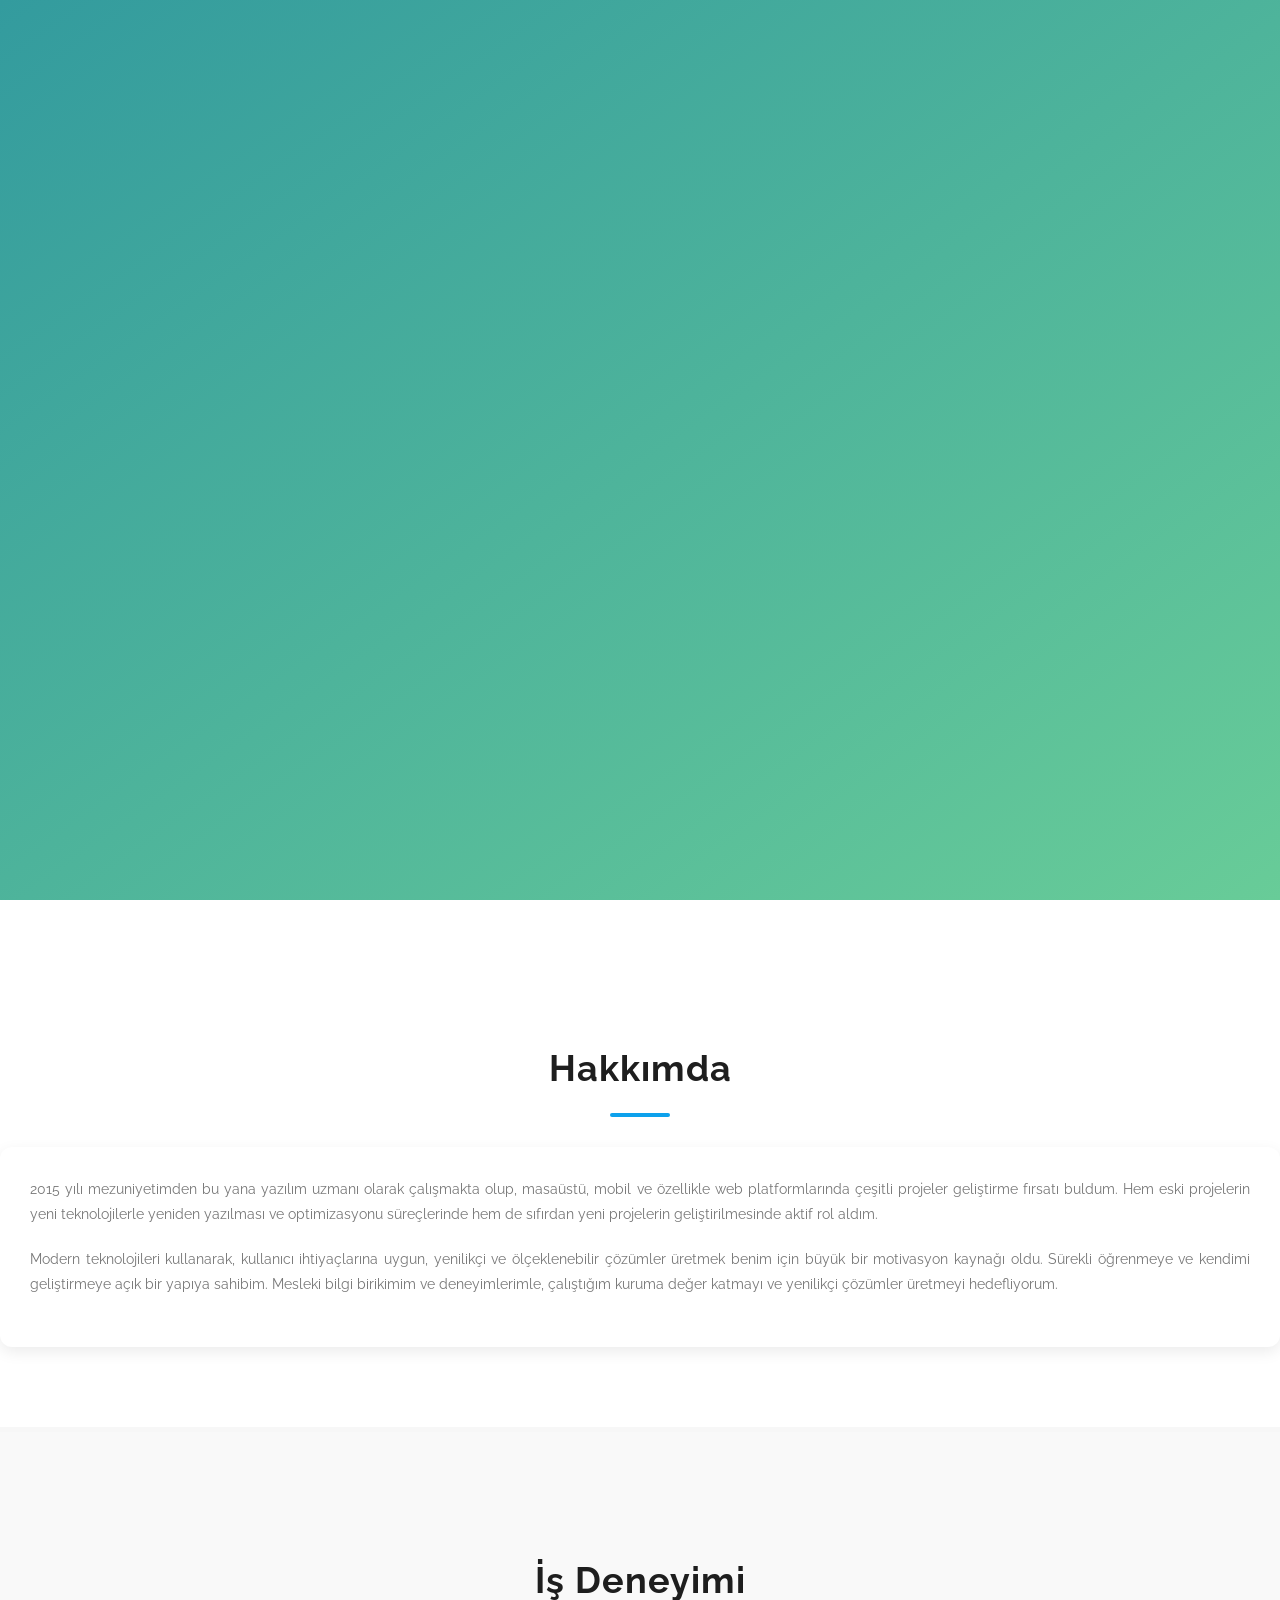
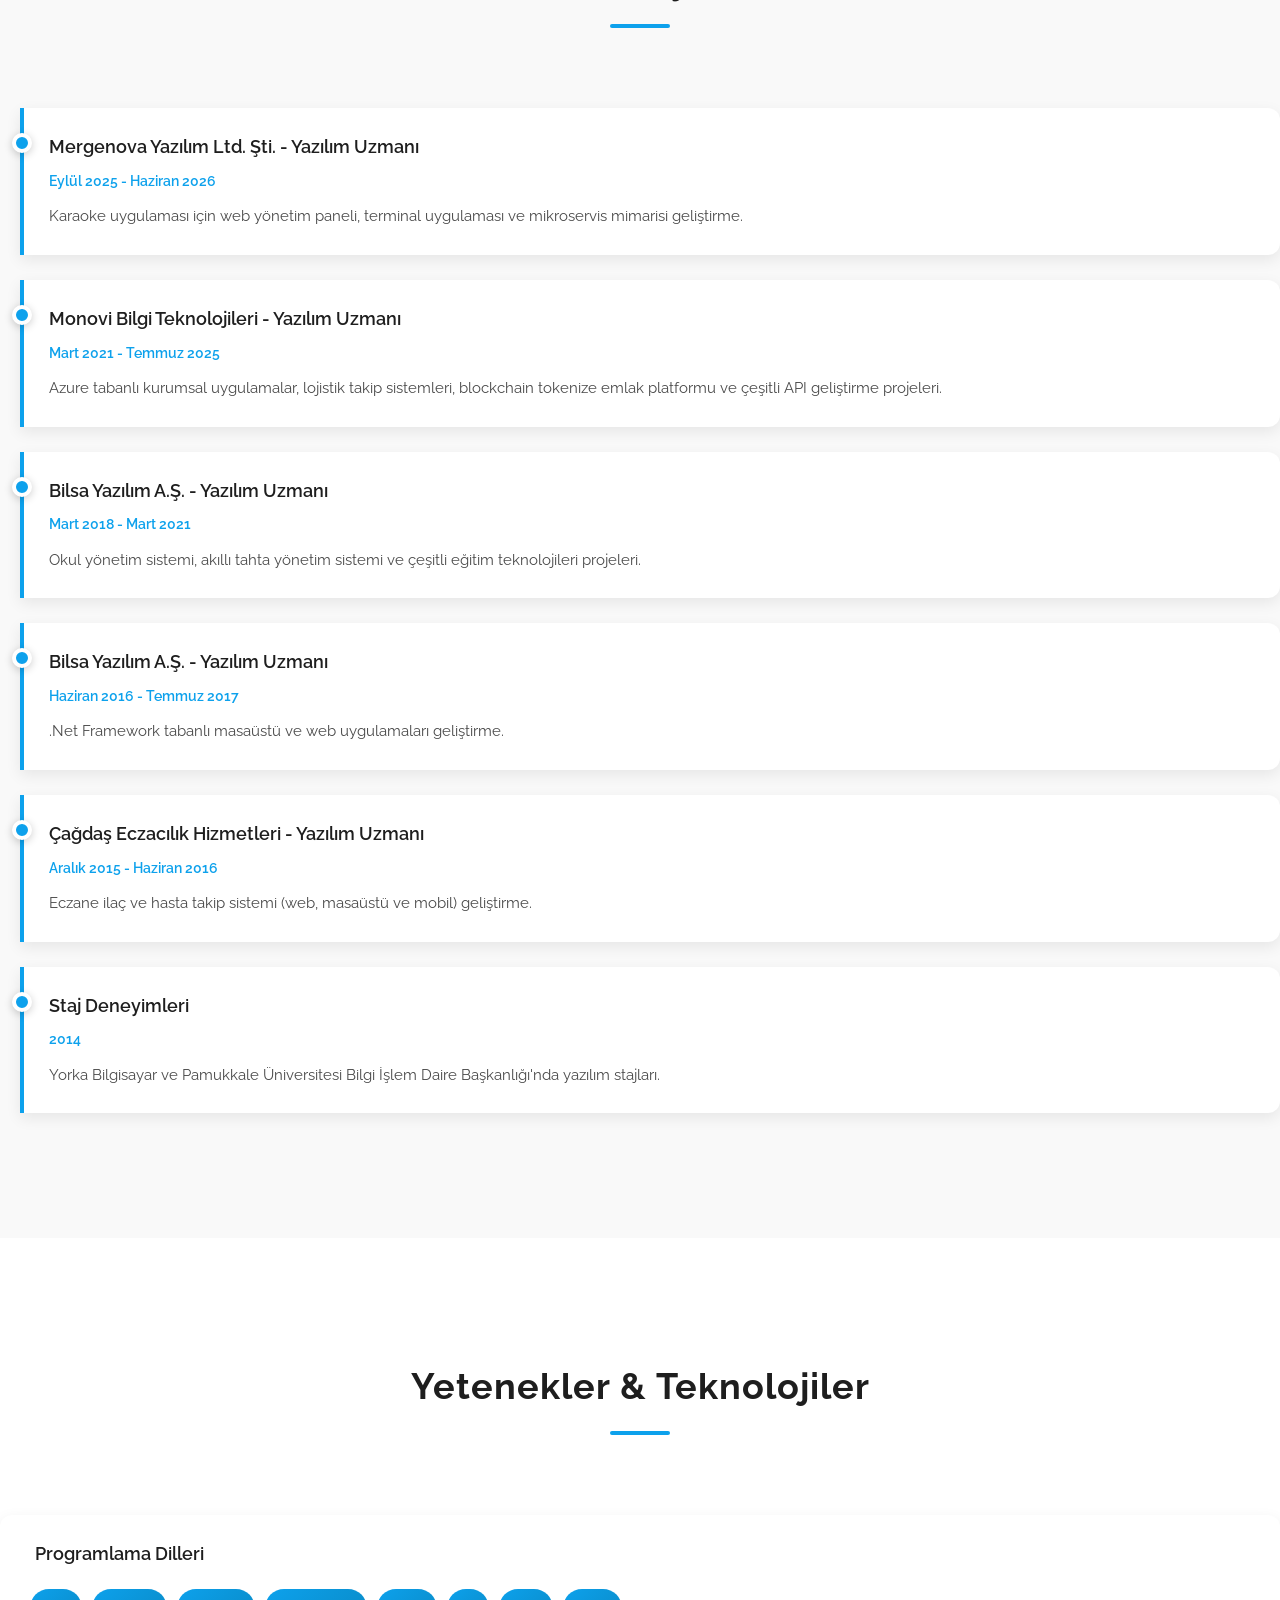
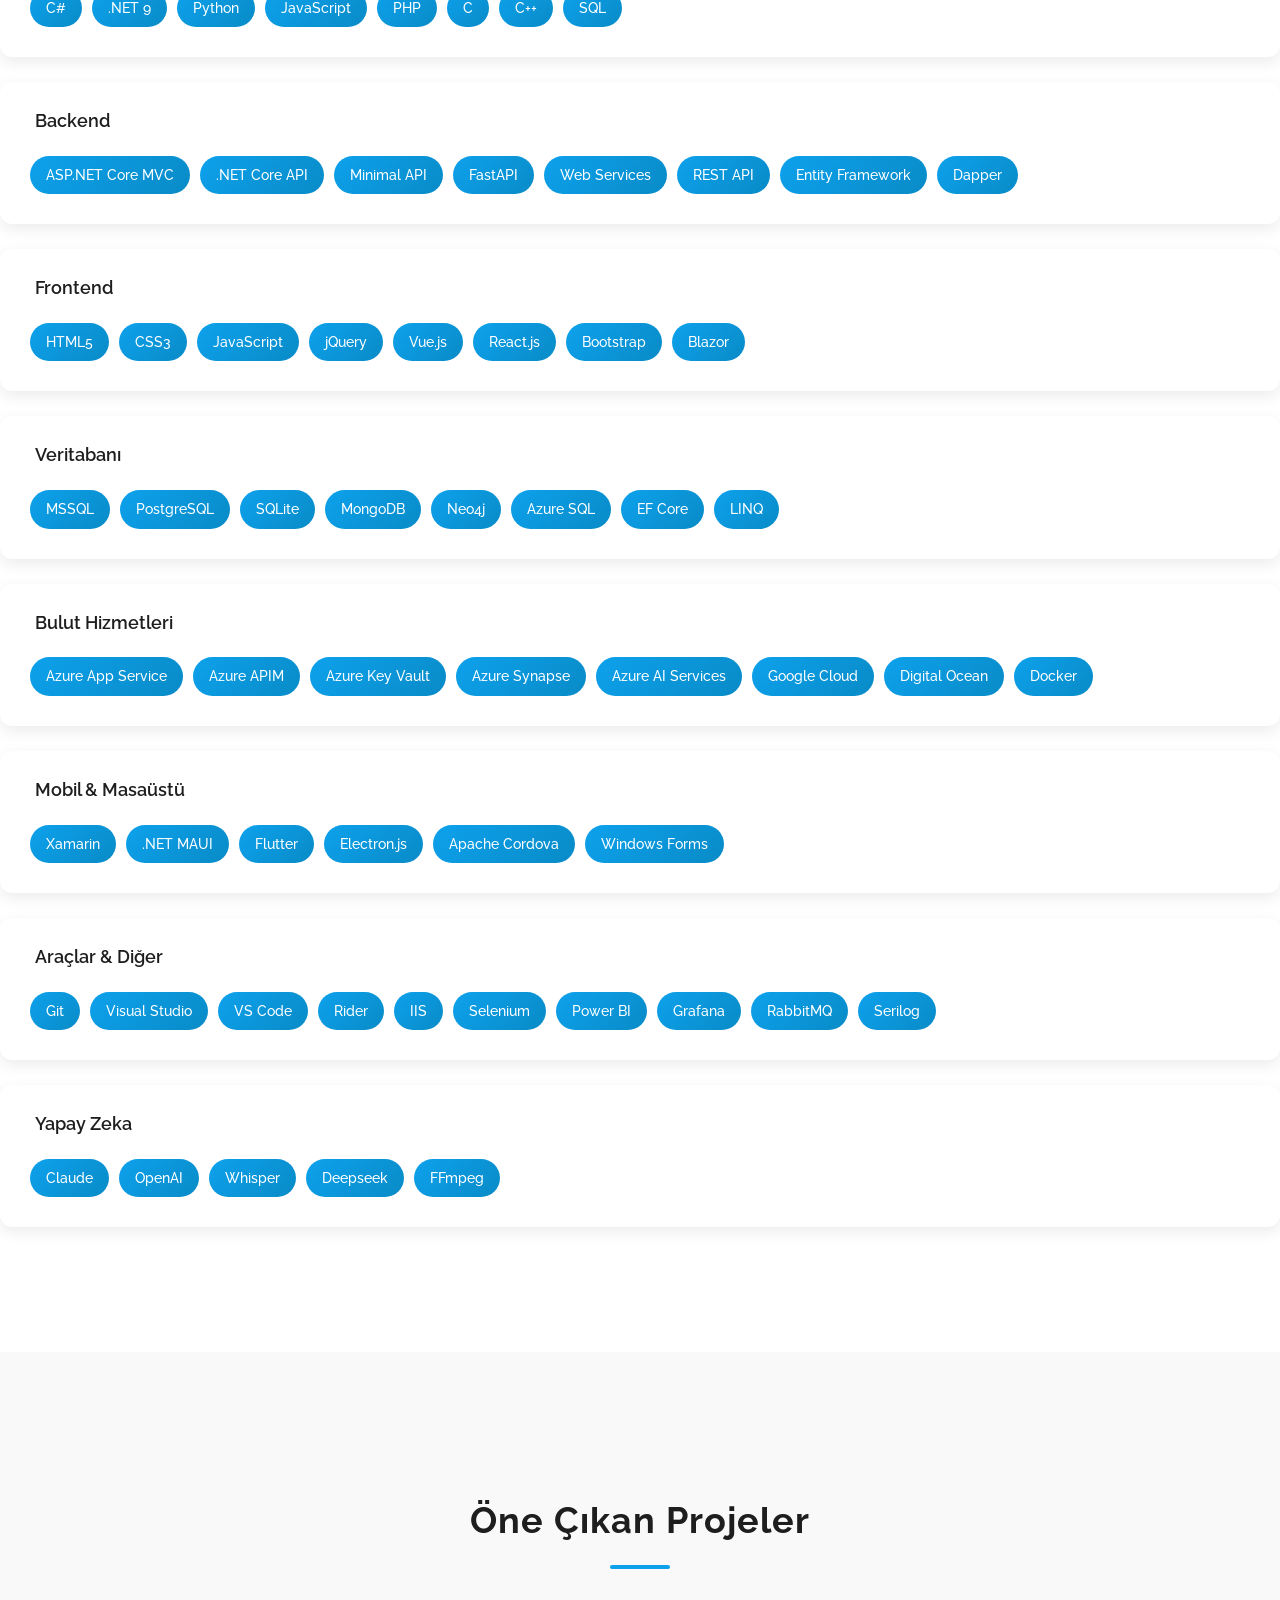
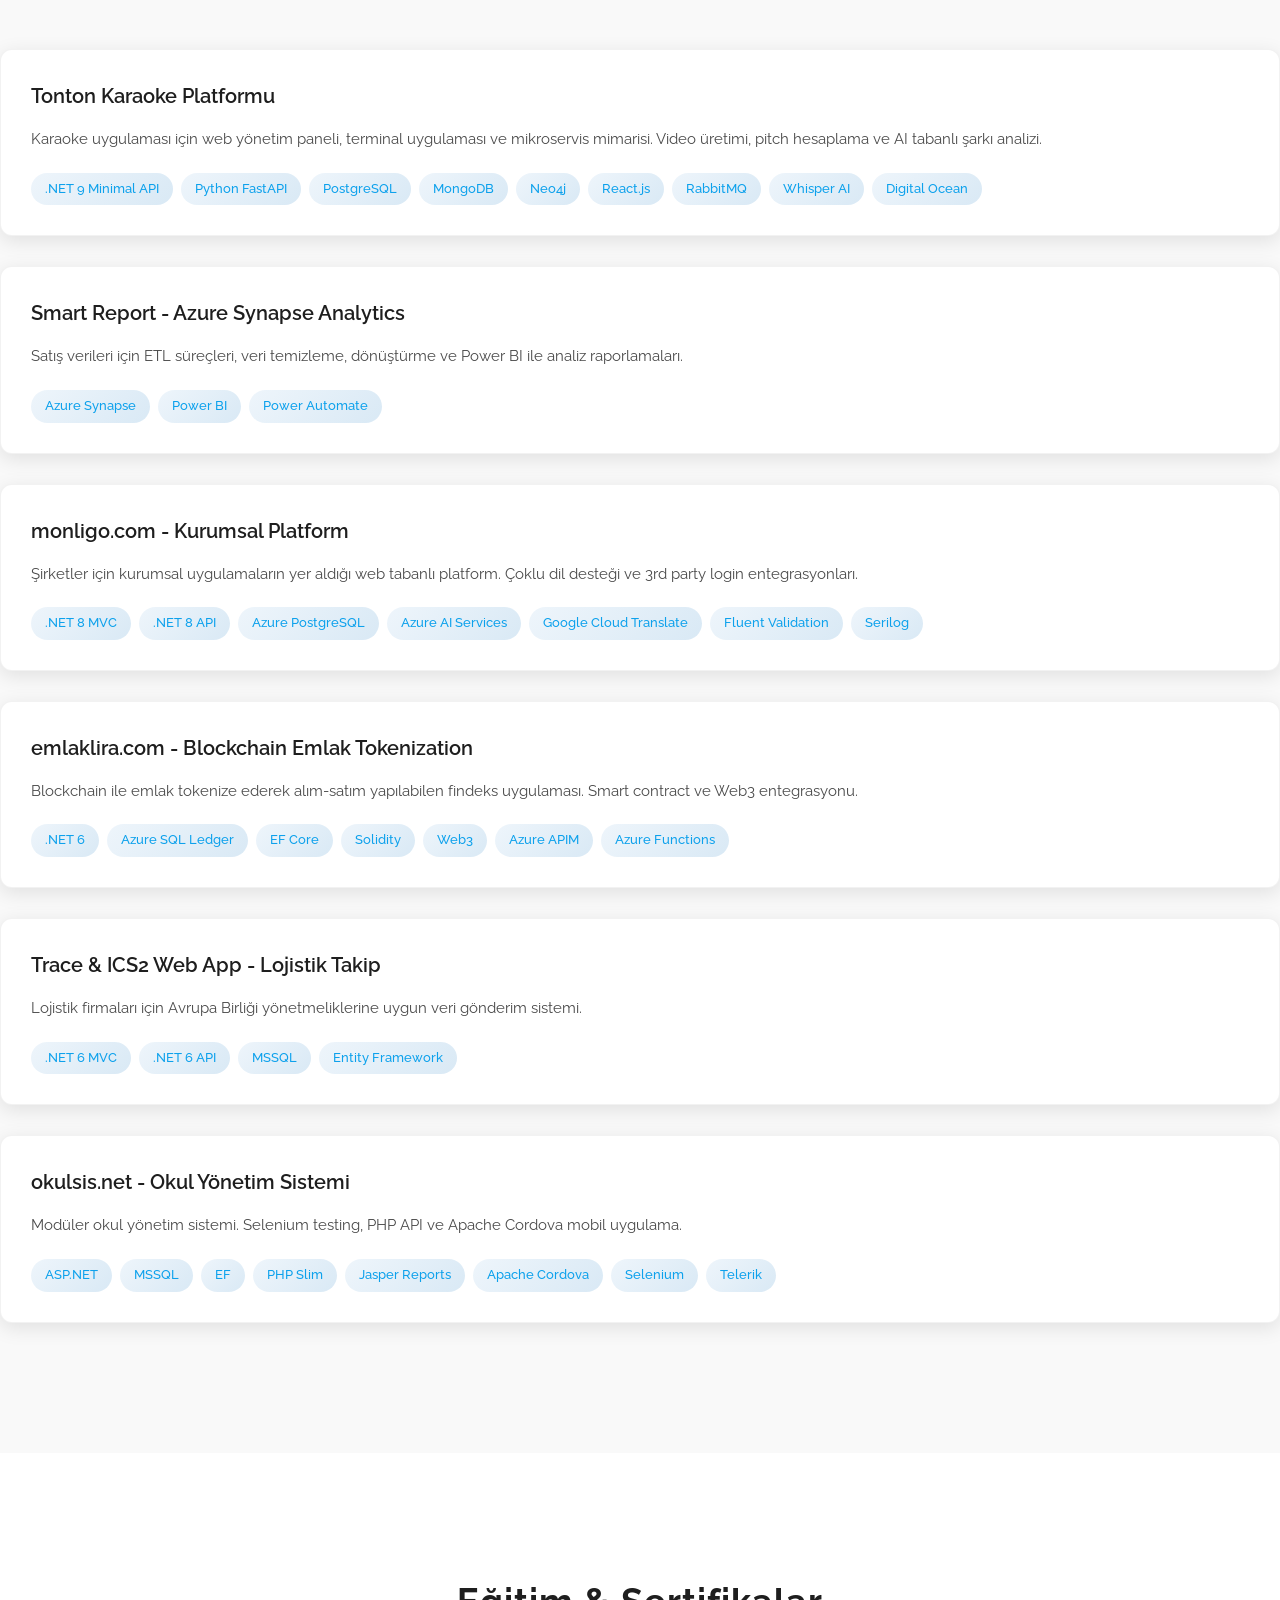
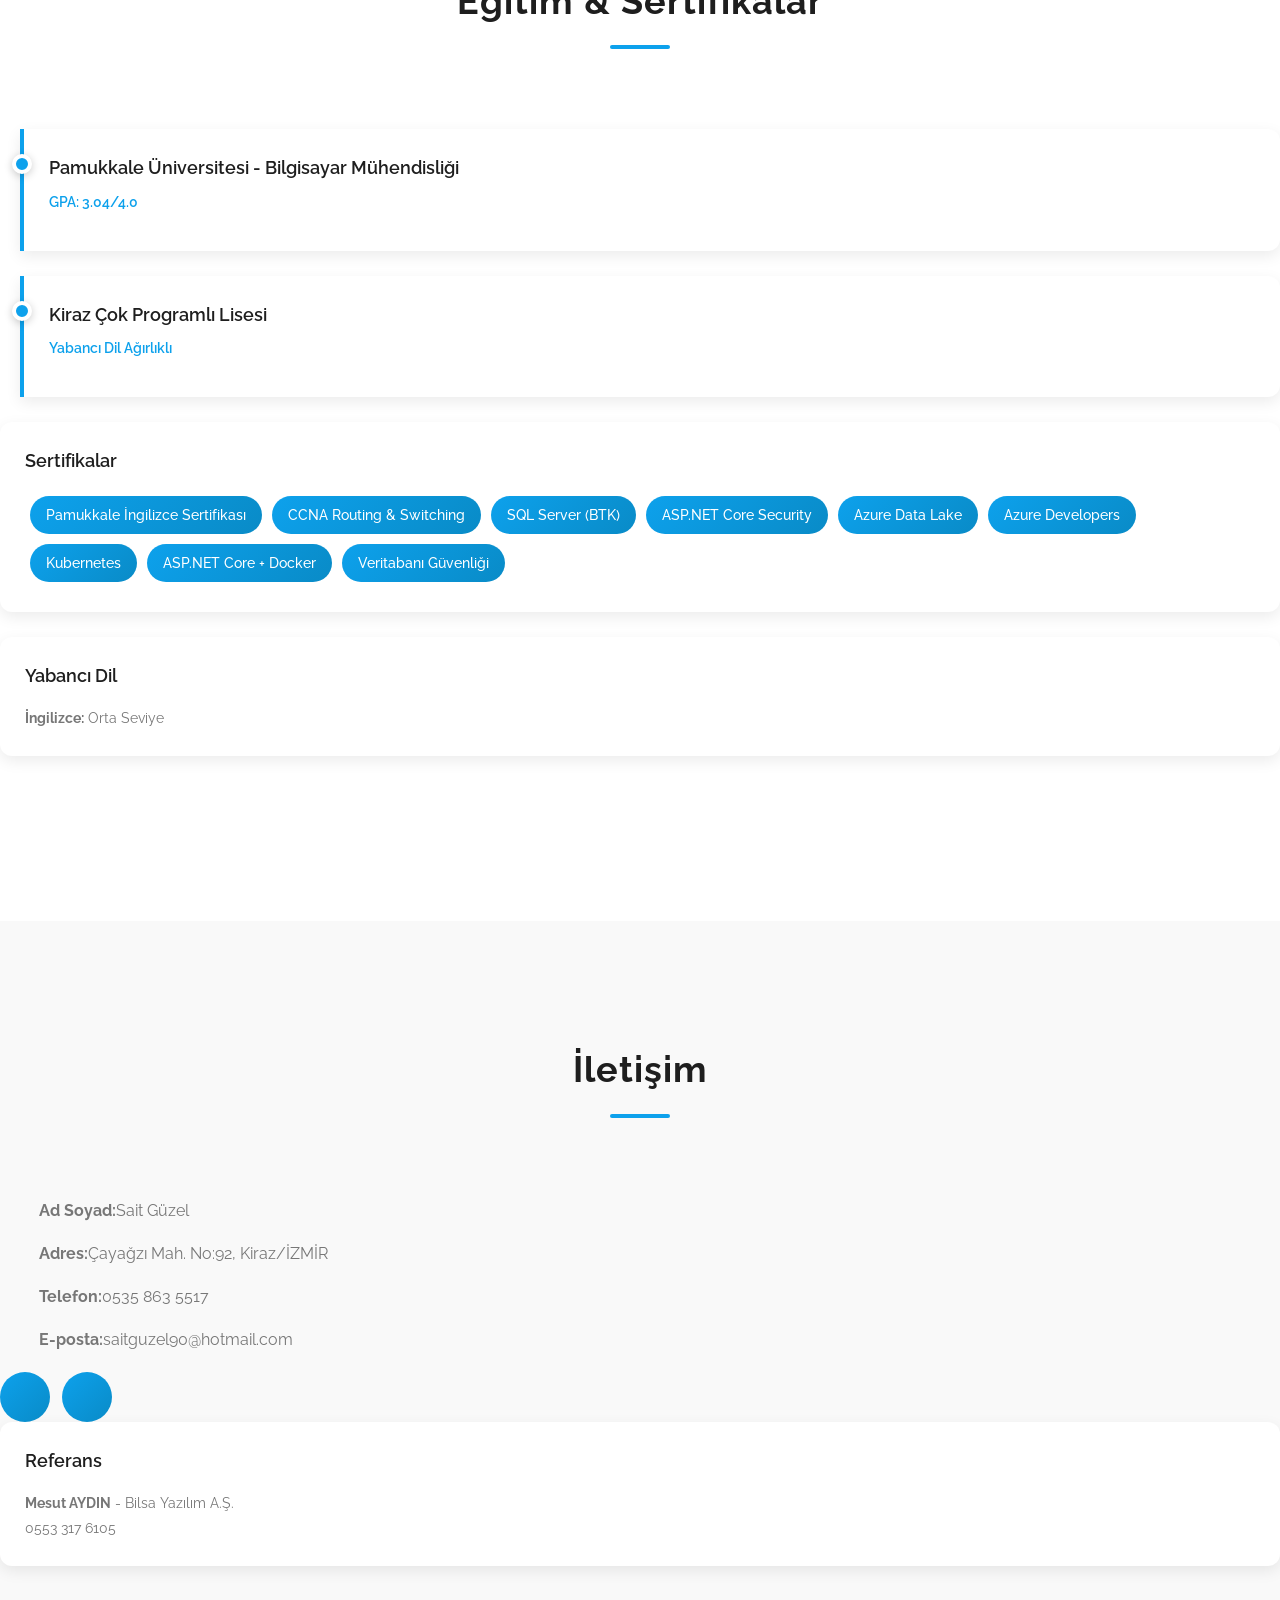
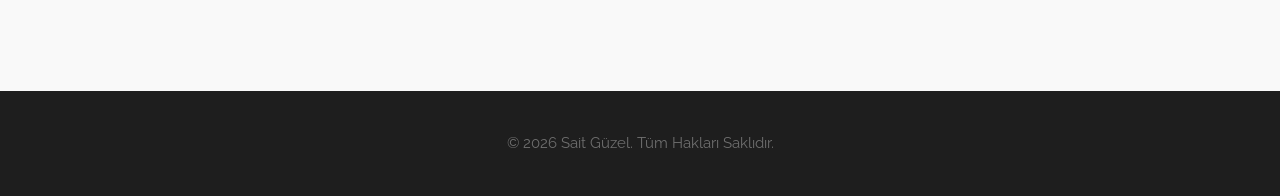
==== index.html @ e73b0ba3 "update branch" ====
<!DOCTYPE html>
<html lang="tr">
<head>
    <meta charset="utf-8">
    <meta name="viewport" content="width=device-width, initial-scale=1, shrink-to-fit=no">
    <meta name="description" content="Sait Güzel - Yazılım Uzmanı Portfolio">
    <meta name="author" content="Sait Güzel">
    <link href="https://fonts.googleapis.com/css?family=Raleway:100,200,300,400,500,600,700,800,900&display=swap" rel="stylesheet">
    <title>Sait Güzel - Yazılım Uzmanı</title>
    <link rel="stylesheet" type="text/css" href="assets/css/bootstrap.min.css">
    <link rel="stylesheet" type="text/css" href="assets/css/font-awesome.css">
    <link rel="stylesheet" href="assets/css/templatemo-breezed.css">
    <link rel="stylesheet" href="assets/css/owl-carousel.css">
    <link rel="stylesheet" href="assets/css/lightbox.css">
    <style>
      :root {
        --primary-color: #0da1ec;
        --secondary-color: #1e1e1e;
        --text-color: #4a4a4a;
        --light-bg: #f8f9fa;
        --white: #ffffff;
        --nav-height: 80px;
      }
      
      * { margin: 0; padding: 0; box-sizing: border-box; }
      html { scroll-behavior: smooth; scroll-padding-top: 100px; }
      body { font-family: 'Raleway', sans-serif; font-size: 16px; line-height: 1.6; color: var(--text-color); }
      
      /* Navigation - Enhanced */
      .header-area { 
        position: fixed; 
        top: 0; 
        left: 0; 
        width: 100%; 
        background: rgba(30, 30, 30, 0.98); 
        z-index: 1000; 
        transition: all 0.3s ease;
        box-shadow: 0 2px 20px rgba(0,0,0,0.1);
        height: auto !important;
      }
      .header-area .navbar { 
        display: flex; 
        justify-content: space-between; 
        align-items: center; 
        padding: 0;
        height: var(--nav-height);
      }
      .header-area .navbar-brand h2 { 
        font-size: 28px; 
        font-weight: 700; 
        color: var(--white) !important; 
        margin: 0;
        letter-spacing: 1px;
        line-height: var(--nav-height) !important;
        text-transform: none !important;
      }
      .header-area .nav { 
        display: flex; 
        list-style: none; 
        gap: 5px;
        margin: 0;
        padding: 0;
        float: none !important;
        margin-top: 0 !important;
      }
      .header-area .nav li { 
        padding-left: 10px !important; 
        padding-right: 10px !important;
      }
      .header-area .nav li a { 
        display: block; 
        padding: 12px 20px; 
        color: var(--white) !important; 
        text-decoration: none; 
        font-weight: 500; 
        font-size: 15px;
        border-radius: 6px;
        transition: all 0.3s ease;
        letter-spacing: 0.5px;
        text-transform: none !important;
        height: auto !important;
        line-height: normal !important;
        opacity: 1 !important;
      }
      .header-area .nav li a:hover,
      .header-area .nav li a.active { 
        background: var(--primary-color); 
        color: var(--white) !important;
        transform: translateY(-2px);
        opacity: 1 !important;
      }
      
      /* Mobile Navigation */
      @media (max-width: 991px) {
        .header-area .navbar { 
          flex-direction: row; 
          min-height: 80px;
          padding: 15px 0; 
          position: relative;
        }
        .navbar-toggler {
          display: block !important;
          background: transparent !important;
          border: 2px solid var(--white) !important;
          padding: 8px 12px !important;
          border-radius: 6px !important;
          cursor: pointer;
          margin-left: auto;
          transition: all 0.3s ease;
        }
        .navbar-toggler:hover {
          background: rgba(255,255,255,0.1) !important;
        }
        .navbar-toggler-icon {
          background-image: url("data:image/svg+xml,%3csvg xmlns='http://www.w3.org/2000/svg' viewBox='0 0 30 30'%3e%3cpath stroke='rgba(255, 255, 255, 1)' stroke-linecap='round' stroke-miterlimit='10' stroke-width='2' d='M4 7h22M4 15h22M4 23h22'/%3e%3c/svg%3e") !important;
          width: 22px !important;
          height: 18px !important;
          display: block;
        }
        .header-area .nav { 
          display: none;
          flex-wrap: wrap; 
          justify-content: center; 
          margin-top: 15px; 
          gap: 10px;
          width: 100%;
          flex-direction: column;
          align-items: center;
          background: rgba(30, 30, 30, 0.98);
          padding: 20px 0;
          border-radius: 8px;
          position: absolute;
          top: 100%;
          left: 0;
          z-index: 999;
          box-shadow: 0 10px 30px rgba(0,0,0,0.3);
        }
        .header-area .nav.show {
          display: flex !important;
          animation: slideDown 0.3s ease;
        }
        .header-area .nav li { 
          width: 100%;
          text-align: center;
          padding: 5px 0 !important;
        }
        .header-area .nav li a { 
          padding: 15px 20px; 
          font-size: 16px; 
          width: 100%;
        }
        .main-banner .text-content h3 { font-size: 36px !important; }
        .main-banner .text-content p { font-size: 16px !important; }
      }
      
      @keyframes slideDown {
        from { opacity: 0; transform: translateY(-10px); }
        to { opacity: 1; transform: translateY(0); }
      }
      
      @media (min-width: 992px) {
        .navbar-toggler {
          display: none !important;
        }
      }
      
      /* Main Banner - Enhanced */
      .main-banner { 
        height: 100vh; 
        min-height: 600px; 
        display: flex; 
        align-items: center; 
        justify-content: center; 
        background: linear-gradient(135deg, rgba(30, 30, 30, 0.85), rgba(13, 161, 236, 0.7)), url('https://images.unsplash.com/photo-1498050108023-c5249f4df085?ixlib=rb-4.0.3&auto=format&fit=crop&w=2072&q=80');
        background-size: cover; 
        background-position: center top; 
        background-attachment: fixed;
        position: relative;
        margin-top: 0;
        overflow: hidden;
      }
      .main-banner::before {
        content: '';
        position: absolute;
        top: 0;
        left: 0;
        width: 100%;
        height: 100%;
        background: transparent;
        z-index: 1;
      }
      .main-banner .header-text {
        width: 100%;
        height: 100%;
        display: flex;
        align-items: center;
        justify-content: center;
        position: relative;
        z-index: 10;
      }
      .main-banner .Modern-Slider {
        width: 100%;
        height: 100%;
        display: flex;
        align-items: center;
        justify-content: center;
        background: transparent !important;
        pointer-events: none !important;
      }
      .main-banner .item {
        width: 100%;
        height: 100%;
        display: flex;
        align-items: center;
        justify-content: center;
        pointer-events: none !important;
      }
      .main-banner .img-fill {
        width: 100%;
        height: 100%;
        display: flex;
        align-items: center;
        justify-content: center;
        position: relative;
        background: transparent !important;
        pointer-events: none !important;
      }
      .main-banner .text-content,
      .main-banner .item .text-content { 
        text-align: center; 
        color: var(--white); 
        max-width: 900px;
        padding: 50px 40px;
        animation: fadeInUp 1s ease;
        position: relative !important;
        z-index: 10;
        width: auto !important;
        top: auto !important;
        left: auto !important;
        transform: none !important;
        pointer-events: auto !important;
      }
      .main-banner .text-content h3,
      .main-banner .item h3,
      .main-banner .item .text-content h3 { 
        font-size: 56px !important; 
        font-weight: 800 !important; 
        color: var(--white) !important; 
        margin-bottom: 20px !important; 
        text-shadow: 2px 2px 4px rgba(0,0,0,0.5);
        letter-spacing: 2px;
        text-transform: none !important;
        animation: none !important;
      }
      .main-banner .text-content p,
      .main-banner .item h5,
      .main-banner .item .text-content p { 
        font-size: 22px !important; 
        color: var(--white) !important; 
        margin-bottom: 35px !important; 
        font-weight: 400 !important;
        opacity: 0.95;
        letter-spacing: 1px;
        animation: none !important;
        overflow: visible !important;
        text-shadow: 1px 1px 3px rgba(0,0,0,0.5);
      }
      .main-stroked-button, .main-filled-button { 
        display: inline-block; 
        padding: 14px 35px; 
        margin: 10px; 
        border-radius: 50px; 
        text-decoration: none; 
        font-weight: 600; 
        font-size: 16px;
        transition: all 0.3s ease;
        text-transform: uppercase;
        letter-spacing: 1px;
        cursor: pointer;
        pointer-events: auto !important;
        z-index: 100 !important;
        position: relative;
      }
      .main-stroked-button { 
        border: 3px solid var(--white); 
        color: var(--white); 
        background: transparent;
      }
      .main-stroked-button:hover { 
        background: var(--white); 
        color: var(--primary-color);
        transform: translateY(-3px);
        box-shadow: 0 10px 20px rgba(255,255,255,0.2);
      }
      .main-filled-button { 
        background: var(--primary-color); 
        color: var(--white); 
        border: 3px solid var(--primary-color);
      }
      .main-filled-button:hover { 
        background: var(--white); 
        color: var(--primary-color);
        border-color: var(--white);
        transform: translateY(-3px);
        box-shadow: 0 10px 20px rgba(13, 161, 236, 0.3);
      }
      
      @keyframes fadeInUp {
        from { opacity: 0; transform: translateY(30px); }
        to { opacity: 1; transform: translateY(0); }
      }
      
      /* Section Styling */
      .section { padding: 100px 0; }
      .section-heading { text-align: center; margin-bottom: 60px; }
      .section-heading h2 { 
        font-size: 36px; 
        font-weight: 700; 
        color: var(--secondary-color); 
        margin-bottom: 20px; 
        position: relative;
        display: inline-block;
      }
      .section-heading h2::after {
        content: '';
        display: block;
        width: 60px;
        height: 4px;
        background: var(--primary-color);
        margin: 15px auto 0;
        border-radius: 2px;
      }
      
      /* Skill Items */
      .skill-item { 
        background: var(--white); 
        padding: 25px; 
        border-radius: 12px; 
        margin-bottom: 25px; 
        box-shadow: 0 5px 15px rgba(0,0,0,0.08);
        transition: transform 0.3s ease;
      }
      .skill-item:hover { transform: translateY(-5px); }
      .skill-item h4 { 
        margin-bottom: 15px; 
        color: var(--secondary-color); 
        font-size: 18px;
        font-weight: 600;
      }
      .skill-item h4 i { margin-right: 10px; color: var(--primary-color); }
      .skill-tags span { 
        display: inline-block; 
        background: linear-gradient(135deg, var(--primary-color), #098bc7); 
        color: var(--white); 
        padding: 8px 16px; 
        border-radius: 25px; 
        font-size: 14px; 
        margin: 5px; 
        font-weight: 500;
        transition: all 0.3s ease;
      }
      .skill-tags span:hover { 
        transform: scale(1.05); 
        box-shadow: 0 5px 15px rgba(13, 161, 236, 0.3);
      }
      
      /* Timeline */
      .timeline-item { 
        padding: 25px; 
        border-left: 4px solid var(--primary-color); 
        margin-left: 20px; 
        position: relative; 
        background: var(--white);
        border-radius: 0 12px 12px 0;
        margin-bottom: 25px;
        box-shadow: 0 5px 15px rgba(0,0,0,0.08);
        transition: all 0.3s ease;
      }
      .timeline-item:hover { 
        transform: translateX(5px); 
        box-shadow: 0 8px 25px rgba(0,0,0,0.12);
      }
      .timeline-item::before { 
        content: ""; 
        position: absolute; 
        left: -12px; 
        top: 25px; 
        width: 20px; 
        height: 20px; 
        background: var(--primary-color); 
        border-radius: 50%; 
        border: 4px solid var(--white);
        box-shadow: 0 2px 8px rgba(0,0,0,0.2);
      }
      .timeline-item h4 { 
        color: var(--secondary-color); 
        margin-bottom: 8px; 
        font-size: 18px;
        font-weight: 600;
      }
      .timeline-item .date { 
        color: var(--primary-color); 
        font-weight: 600; 
        margin-bottom: 12px; 
        display: block; 
        font-size: 14px;
      }
      .timeline-item p { 
        color: var(--text-color); 
        line-height: 1.7; 
        font-size: 15px;
      }
      
      /* Project Cards */
      .project-card { 
        background: var(--white); 
        border-radius: 12px; 
        box-shadow: 0 5px 20px rgba(0,0,0,0.1); 
        padding: 30px; 
        margin-bottom: 30px; 
        transition: all 0.3s ease;
        border: 1px solid rgba(0,0,0,0.05);
      }
      .project-card:hover { 
        transform: translateY(-8px); 
        box-shadow: 0 15px 35px rgba(0,0,0,0.15);
      }
      .project-card h4 { 
        color: var(--secondary-color); 
        margin-bottom: 15px; 
        font-size: 20px;
        font-weight: 600;
      }
      .project-card p { 
        color: var(--text-color); 
        line-height: 1.7;
        font-size: 15px;
      }
      .project-card .tech-stack { 
        margin-top: 20px; 
        display: flex;
        flex-wrap: wrap;
        gap: 8px;
      }
      .project-card .tech-stack span { 
        display: inline-block; 
        background: linear-gradient(135deg, #eef5fb, #d9e9f5); 
        color: var(--primary-color); 
        padding: 6px 14px; 
        border-radius: 20px; 
        font-size: 13px; 
        font-weight: 500;
        transition: all 0.3s ease;
      }
      .project-card .tech-stack span:hover { 
        background: var(--primary-color); 
        color: var(--white);
        transform: scale(1.05);
      }
      
      /* Contact Info */
      .contact-info p { 
        margin-bottom: 18px; 
        font-size: 16px;
        display: flex;
        align-items: center;
      }
      .contact-info i { 
        color: var(--primary-color); 
        margin-right: 15px; 
        width: 24px; 
        font-size: 18px;
      }
      .social-links a { 
        display: inline-flex; 
        width: 50px; 
        height: 50px; 
        background: linear-gradient(135deg, var(--primary-color), #098bc7); 
        color: var(--white); 
        text-align: center; 
        line-height: 50px; 
        border-radius: 50%; 
        margin-right: 12px; 
        transition: all 0.3s ease;
        font-size: 20px;
        justify-content: center;
        align-items: center;
      }
      .social-links a:hover { 
        background: var(--secondary-color); 
        transform: translateY(-5px) scale(1.1);
        box-shadow: 0 8px 20px rgba(30,30,30,0.3);
      }
      
      /* About Text */
      .about-text { 
        line-height: 1.9; 
        color: var(--text-color); 
        text-align: justify; 
        font-size: 16px;
        background: var(--white);
        padding: 30px;
        border-radius: 12px;
        box-shadow: 0 5px 15px rgba(0,0,0,0.08);
      }
      .about-text p { margin-bottom: 20px; }
      
      /* Footer */
      footer { 
        background: var(--secondary-color); 
        color: var(--white); 
        padding: 40px 0; 
        text-align: center; 
      }
      footer p { margin: 0; font-size: 15px; opacity: 0.9; }
      
      /* Responsive Design */
      @media (max-width: 768px) {
        .main-banner .text-content h3 { font-size: 32px; }
        .main-banner .text-content p { font-size: 16px; }
        .main-stroked-button, .main-filled-button { 
          display: block; 
          margin: 10px auto; 
          width: 90%; 
          max-width: 300px;
        }
        .section { padding: 60px 0; }
        .section-heading h2 { font-size: 28px; }
        .skill-item, .project-card, .timeline-item { padding: 20px; }
        .about-text { padding: 20px; }
        .main-banner { background-attachment: scroll; }
      }
      
      @media (max-width: 576px) {
        .main-banner .text-content h3 { font-size: 28px; }
        .main-banner .text-content p { font-size: 14px; }
        .header-area .navbar-brand h2 { font-size: 22px; }
        .skill-tags span { font-size: 12px; padding: 6px 12px; }
        .main-banner .text-content { padding: 30px 20px; }
      }
    </style>
    <script>
      document.addEventListener('DOMContentLoaded', function() {
        const navbarToggler = document.querySelector('.navbar-toggler');
        const nav = document.querySelector('.header-area .nav');
        
        if (navbarToggler && nav) {
          navbarToggler.addEventListener('click', function() {
            nav.classList.toggle('show');
          });
          
          // Close menu when clicking on a link
          const navLinks = nav.querySelectorAll('a');
          navLinks.forEach(function(link) {
            link.addEventListener('click', function() {
              nav.classList.remove('show');
            });
          });
        }
      });
    </script>
</head>
<body>
    <div id="preloader"><div class="jumper"><div></div><div></div><div></div></div></div>
    <header class="header-area header-sticky navbar-light"><div class="container"><nav class="navbar"><a class="navbar-brand" href="#top"><h2>Sait Güzel</h2></a><button class="navbar-toggler" type="button" data-toggle="collapse" data-target="#navbarNav" aria-controls="navbarNav" aria-expanded="false" aria-label="Toggle navigation"><span class="navbar-toggler-icon"></span></button><ul class="nav" id="navbarNav"><li><a href="#about">Hakkımda</a></li><li><a href="#experience">Deneyim</a></li><li><a href="#skills">Yetenekler</a></li><li><a href="#projects">Projeler</a></li><li><a href="#education">Eğitim</a></li><li><a href="#contact">İletişim</a></li></ul></nav></div></header>
    <div class="main-banner header-text" id="top">
      <div class="Modern-Slider">
        <div class="item">
          <div class="img-fill">
            <div class="text-content">
              <h3>Sait Güzel</h3>
              <p>Yazılım Uzmanı | .NET Core | Python | Full Stack Developer</p>
              <a href="#about" class="main-stroked-button">Daha Fazla Bilgi</a>
              <a href="#contact" class="main-filled-button">İletişime Geç</a>
            </div>
          </div>
        </div>
      </div>
    </div>
    <section class="section" id="about"><div class="container"><div class="row"><div class="col-lg-12"><div class="section-heading"><h2>Hakkımda</h2></div><div class="about-text"><p>2015 yılı mezuniyetimden bu yana yazılım uzmanı olarak çalışmakta olup, masaüstü, mobil ve özellikle web platformlarında çeşitli projeler geliştirme fırsatı buldum. Hem eski projelerin yeni teknolojilerle yeniden yazılması ve optimizasyonu süreçlerinde hem de sıfırdan yeni projelerin geliştirilmesinde aktif rol aldım.</p><p>Modern teknolojileri kullanarak, kullanıcı ihtiyaçlarına uygun, yenilikçi ve ölçeklenebilir çözümler üretmek benim için büyük bir motivasyon kaynağı oldu. Sürekli öğrenmeye ve kendimi geliştirmeye açık bir yapıya sahibim. Mesleki bilgi birikimim ve deneyimlerimle, çalıştığım kuruma değer katmayı ve yenilikçi çözümler üretmeyi hedefliyorum.</p></div></div></div></div></section>
    <section class="section" id="experience" style="background: #f9f9f9;"><div class="container"><div class="row"><div class="col-lg-12"><div class="section-heading"><h2>İş Deneyimi</h2></div></div><div class="col-lg-6"><div class="timeline-item"><h4>Mergenova Yazılım Ltd. Şti. - Yazılım Uzmanı</h4><span class="date">Eylül 2025 - Haziran 2026</span><p>Karaoke uygulaması için web yönetim paneli, terminal uygulaması ve mikroservis mimarisi geliştirme.</p></div><div class="timeline-item"><h4>Monovi Bilgi Teknolojileri - Yazılım Uzmanı</h4><span class="date">Mart 2021 - Temmuz 2025</span><p>Azure tabanlı kurumsal uygulamalar, lojistik takip sistemleri, blockchain tokenize emlak platformu ve çeşitli API geliştirme projeleri.</p></div><div class="timeline-item"><h4>Bilsa Yazılım A.Ş. - Yazılım Uzmanı</h4><span class="date">Mart 2018 - Mart 2021</span><p>Okul yönetim sistemi, akıllı tahta yönetim sistemi ve çeşitli eğitim teknolojileri projeleri.</p></div></div><div class="col-lg-6"><div class="timeline-item"><h4>Bilsa Yazılım A.Ş. - Yazılım Uzmanı</h4><span class="date">Haziran 2016 - Temmuz 2017</span><p>.Net Framework tabanlı masaüstü ve web uygulamaları geliştirme.</p></div><div class="timeline-item"><h4>Çağdaş Eczacılık Hizmetleri - Yazılım Uzmanı</h4><span class="date">Aralık 2015 - Haziran 2016</span><p>Eczane ilaç ve hasta takip sistemi (web, masaüstü ve mobil) geliştirme.</p></div><div class="timeline-item"><h4>Staj Deneyimleri</h4><span class="date">2014</span><p>Yorka Bilgisayar ve Pamukkale Üniversitesi Bilgi İşlem Daire Başkanlığı'nda yazılım stajları.</p></div></div></div></div></section>
    <section class="section" id="skills"><div class="container"><div class="row"><div class="col-lg-12"><div class="section-heading"><h2>Yetenekler & Teknolojiler</h2></div></div><div class="col-lg-6"><div class="skill-item"><h4><i class="fa fa-code"></i> Programlama Dilleri</h4><div class="skill-tags"><span>C#</span><span>.NET 9</span><span>Python</span><span>JavaScript</span><span>PHP</span><span>C</span><span>C++</span><span>SQL</span></div></div><div class="skill-item"><h4><i class="fa fa-server"></i> Backend</h4><div class="skill-tags"><span>ASP.NET Core MVC</span><span>.NET Core API</span><span>Minimal API</span><span>FastAPI</span><span>Web Services</span><span>REST API</span><span>Entity Framework</span><span>Dapper</span></div></div><div class="skill-item"><h4><i class="fa fa-desktop"></i> Frontend</h4><div class="skill-tags"><span>HTML5</span><span>CSS3</span><span>JavaScript</span><span>jQuery</span><span>Vue.js</span><span>React.js</span><span>Bootstrap</span><span>Blazor</span></div></div><div class="skill-item"><h4><i class="fa fa-database"></i> Veritabanı</h4><div class="skill-tags"><span>MSSQL</span><span>PostgreSQL</span><span>SQLite</span><span>MongoDB</span><span>Neo4j</span><span>Azure SQL</span><span>EF Core</span><span>LINQ</span></div></div></div><div class="col-lg-6"><div class="skill-item"><h4><i class="fa fa-cloud"></i> Bulut Hizmetleri</h4><div class="skill-tags"><span>Azure App Service</span><span>Azure APIM</span><span>Azure Key Vault</span><span>Azure Synapse</span><span>Azure AI Services</span><span>Google Cloud</span><span>Digital Ocean</span><span>Docker</span></div></div><div class="skill-item"><h4><i class="fa fa-mobile"></i> Mobil & Masaüstü</h4><div class="skill-tags"><span>Xamarin</span><span>.NET MAUI</span><span>Flutter</span><span>Electron.js</span><span>Apache Cordova</span><span>Windows Forms</span></div></div><div class="skill-item"><h4><i class="fa fa-cogs"></i> Araçlar & Diğer</h4><div class="skill-tags"><span>Git</span><span>Visual Studio</span><span>VS Code</span><span>Rider</span><span>IIS</span><span>Selenium</span><span>Power BI</span><span>Grafana</span><span>RabbitMQ</span><span>Serilog</span></div></div><div class="skill-item"><h4><i class="fa fa-robot"></i> Yapay Zeka</h4><div class="skill-tags"><span>Claude</span><span>OpenAI</span><span>Whisper</span><span>Deepseek</span><span>FFmpeg</span></div></div></div></div></div></section>
    <section class="section" id="projects" style="background: #f9f9f9;"><div class="container"><div class="row"><div class="col-lg-12"><div class="section-heading"><h2>Öne Çıkan Projeler</h2></div></div><div class="col-lg-6"><div class="project-card"><h4>Tonton Karaoke Platformu</h4><p>Karaoke uygulaması için web yönetim paneli, terminal uygulaması ve mikroservis mimarisi. Video üretimi, pitch hesaplama ve AI tabanlı şarkı analizi.</p><div class="tech-stack"><span>.NET 9 Minimal API</span><span>Python FastAPI</span><span>PostgreSQL</span><span>MongoDB</span><span>Neo4j</span><span>React.js</span><span>RabbitMQ</span><span>Whisper AI</span><span>Digital Ocean</span></div></div><div class="project-card"><h4>Smart Report - Azure Synapse Analytics</h4><p>Satış verileri için ETL süreçleri, veri temizleme, dönüştürme ve Power BI ile analiz raporlamaları.</p><div class="tech-stack"><span>Azure Synapse</span><span>Power BI</span><span>Power Automate</span></div></div><div class="project-card"><h4>monligo.com - Kurumsal Platform</h4><p>Şirketler için kurumsal uygulamaların yer aldığı web tabanlı platform. Çoklu dil desteği ve 3rd party login entegrasyonları.</p><div class="tech-stack"><span>.NET 8 MVC</span><span>.NET 8 API</span><span>Azure PostgreSQL</span><span>Azure AI Services</span><span>Google Cloud Translate</span><span>Fluent Validation</span><span>Serilog</span></div></div></div><div class="col-lg-6"><div class="project-card"><h4>emlaklira.com - Blockchain Emlak Tokenization</h4><p>Blockchain ile emlak tokenize ederek alım-satım yapılabilen findeks uygulaması. Smart contract ve Web3 entegrasyonu.</p><div class="tech-stack"><span>.NET 6</span><span>Azure SQL Ledger</span><span>EF Core</span><span>Solidity</span><span>Web3</span><span>Azure APIM</span><span>Azure Functions</span></div></div><div class="project-card"><h4>Trace & ICS2 Web App - Lojistik Takip</h4><p>Lojistik firmaları için Avrupa Birliği yönetmeliklerine uygun veri gönderim sistemi.</p><div class="tech-stack"><span>.NET 6 MVC</span><span>.NET 6 API</span><span>MSSQL</span><span>Entity Framework</span></div></div><div class="project-card"><h4>okulsis.net - Okul Yönetim Sistemi</h4><p>Modüler okul yönetim sistemi. Selenium testing, PHP API ve Apache Cordova mobil uygulama.</p><div class="tech-stack"><span>ASP.NET</span><span>MSSQL</span><span>EF</span><span>PHP Slim</span><span>Jasper Reports</span><span>Apache Cordova</span><span>Selenium</span><span>Telerik</span></div></div></div></div></div></section>
    <section class="section" id="education"><div class="container"><div class="row"><div class="col-lg-12"><div class="section-heading"><h2>Eğitim & Sertifikalar</h2></div></div><div class="col-lg-6"><div class="timeline-item"><h4>Pamukkale Üniversitesi - Bilgisayar Mühendisliği</h4><span class="date">GPA: 3.04/4.0</span></div><div class="timeline-item"><h4>Kiraz Çok Programlı Lisesi</h4><span class="date">Yabancı Dil Ağırlıklı</span></div></div><div class="col-lg-6"><div class="skill-item"><h4>Sertifikalar</h4><div class="skill-tags" style="text-align: left;"><span>Pamukkale İngilizce Sertifikası</span><span>CCNA Routing & Switching</span><span>SQL Server (BTK)</span><span>ASP.NET Core Security</span><span>Azure Data Lake</span><span>Azure Developers</span><span>Kubernetes</span><span>ASP.NET Core + Docker</span><span>Veritabanı Güvenliği</span></div></div><div class="skill-item"><h4>Yabancı Dil</h4><p><strong>İngilizce:</strong> Orta Seviye</p></div></div></div></div></section>
    <section class="section" id="contact" style="background: #f9f9f9;"><div class="container"><div class="row"><div class="col-lg-12"><div class="section-heading"><h2>İletişim</h2></div></div><div class="col-lg-6"><div class="contact-info"><p><i class="fa fa-user"></i> <strong>Ad Soyad:</strong> Sait Güzel</p><p><i class="fa fa-map-marker"></i> <strong>Adres:</strong> Çayağzı Mah. No:92, Kiraz/İZMİR</p><p><i class="fa fa-phone"></i> <strong>Telefon:</strong> 0535 863 5517</p><p><i class="fa fa-envelope"></i> <strong>E-posta:</strong> saitguzel90@hotmail.com</p><div class="social-links" style="margin-top: 20px;"><a href="https://www.linkedin.com/in/saitguzel/" target="_blank"><i class="fa fa-linkedin"></i></a><a href="https://github.com/saitguzel" target="_blank"><i class="fa fa-github"></i></a></div></div></div><div class="col-lg-6"><div class="skill-item"><h4>Referans</h4><p><strong>Mesut AYDIN</strong> - Bilsa Yazılım A.Ş.</p><p><i class="fa fa-phone"></i> 0553 317 6105</p></div></div></div></div></section>
    <footer><div class="container"><p>&copy; 2026 Sait Güzel. Tüm Hakları Saklıdır.</p></div></footer>
    <script src="assets/js/jquery-2.1.0.min.js"></script>
    <script src="assets/js/owl-carousel.js"></script>
    <script src="assets/js/scrollreveal.min.js"></script>
    <script src="assets/js/slick.js"></script>
    <script src="assets/js/isotope.js"></script>
    <script src="assets/js/custom.js"></script>
    <script>document.querySelectorAll("a[href^='#']").forEach(anchor => {anchor.addEventListener("click", function (e) {e.preventDefault();const target = document.querySelector(this.getAttribute("href"));if (target) {target.scrollIntoView({ behavior: "smooth", block: "start" });}});});</script>
</body>
</html>
---- assets/css/templatemo-breezed.css ----
/*

Breezed Template

https://templatemo.com/tm-543-breezed

*/

/* ---------------------------------------------
Table of contents
------------------------------------------------
01. font & reset css
02. reset
03. global styles
04. header
05. banner
06. features
07. testimonials
08. contact
09. footer
10. preloader
11. search
12. portfolio

--------------------------------------------- */
/* 
---------------------------------------------
font & reset css
--------------------------------------------- 
*/
@import url("https://fonts.googleapis.com/css?family=Poppins:100,200,300,400,500,600,700,800,900");
/* 
---------------------------------------------
reset
--------------------------------------------- 
*/
html, body, div, span, applet, object, iframe, h1, h2, h3, h4, h5, h6, p, blockquote, div
pre, a, abbr, acronym, address, big, cite, code, del, dfn, em, font, img, ins, kbd, q,
s, samp, small, strike, strong, sub, sup, tt, var, b, u, i, center, dl, dt, dd, ol, ul, li,
figure, header, nav, section, article, aside, footer, figcaption {
  margin: 0;
  padding: 0;
  border: 0;
  outline: 0;
}

.clearfix:after {
  content: ".";
  display: block;
  clear: both;
  visibility: hidden;
  line-height: 0;
  height: 0;
}

.clearfix {
  display: inline-block;
}

html[xmlns] .clearfix {
  display: block;
}

* html .clearfix {
  height: 1%;
}

ul, li {
  padding: 0;
  margin: 0;
  list-style: none;
}

header, nav, section, article, aside, footer, hgroup {
  display: block;
}

* {
  box-sizing: border-box;
}

html, body {
  font-family: 'Raleway', sans-serif;
  font-weight: 400;
  background-color: #fff;
  font-size: 16px;
  -ms-text-size-adjust: 100%;
  -webkit-font-smoothing: antialiased;
  -moz-osx-font-smoothing: grayscale;
}

a {
  text-decoration: none !important;
}

h1, h2, h3, h4, h5, h6 {
  margin-top: 0px;
  margin-bottom: 0px;
}

ul {
  margin-bottom: 0px;
}

p {
  font-size: 14px;
  line-height: 25px;
  color: #777;
}

/* 
---------------------------------------------
global styles
--------------------------------------------- 
*/
html,
body {
  background: #fff;
  font-family: 'Raleway', sans-serif;
}

::selection {
  background: #5fb759;
  color: #fff;
}

::-moz-selection {
  background: #5fb759;
  color: #fff;
}

@media (max-width: 991px) {
  html, body {
    overflow-x: hidden;
  }
  .mobile-top-fix {
    margin-top: 30px;
    margin-bottom: 0px;
  }
  .mobile-bottom-fix {
    margin-bottom: 30px;
  }
  .mobile-bottom-fix-big {
    margin-bottom: 60px;
  }
}

a.main-stroked-button {
  font-size: 13px;
  border-radius: 25px;
  padding: 11px 25px;
  background-color: transparent;
  border: 2px solid #fff;
  text-transform: uppercase;
  color: #fff;
  font-weight: 600;
  letter-spacing: 1px;
  -webkit-transition: all 0.3s ease 0s;
  -moz-transition: all 0.3s ease 0s;
  -o-transition: all 0.3s ease 0s;
  transition: all 0.3s ease 0s;
}

a.main-stroked-button:hover {
  background-color: #fff;
  color: #5fb759;
}

a.main-filled-button {
  font-size: 13px;
  border-radius: 25px;
  padding: 13px 25px;
  background-color: #fff;
  text-transform: uppercase;
  color: #5fb759;
  font-weight: 600;
  letter-spacing: 1px;
  -webkit-transition: all 0.3s ease 0s;
  -moz-transition: all 0.3s ease 0s;
  -o-transition: all 0.3s ease 0s;
  transition: all 0.3s ease 0s;
}

a.main-filled-button:hover {
  color: #fff;
  background-color: #5fb759;
}

a.main-button-icon {
  font-size: 13px;
  border-radius: 25px;
  padding: 13px 25px;
  background-color: #5fb759;
  text-transform: uppercase;
  color: #fff;
  font-weight: 600;
  letter-spacing: 1px;
  -webkit-transition: all 0.3s ease 0s;
  -moz-transition: all 0.3s ease 0s;
  -o-transition: all 0.3s ease 0s;
  transition: all 0.3s ease 0s;
}

a.main-button-icon i {
  margin-left: 5px;
  -webkit-transition: all 0.3s ease-in-out 0s;
  -moz-transition: all 0.3s ease-in-out 0s;
  -o-transition: all 0.3s ease-in-out 0s;
  transition: all 0.3s ease-in-out 0s;
}

a.main-button-icon:hover i {
  padding-left: 5px;
}

button.main-button {
  outline: none;
  border: none;
  cursor: pointer;
  font-size: 13px;
  border-radius: 25px;
  padding: 10px 25px;
  background-color: #fff;
  text-transform: uppercase;
  color: #5fb759;
  font-weight: 600;
  letter-spacing: 1px;
  -webkit-transition: all 0.3s ease 0s;
  -moz-transition: all 0.3s ease 0s;
  -o-transition: all 0.3s ease 0s;
  transition: all 0.3s ease 0s;
}

button.main-button:hover {
  color: #fff;
  background-color: #5fb759;
}

button.main-button-icon {
  border: none;
  outline: none;
  font-size: 13px;
  border-radius: 25px;
  padding: 13px 25px;
  background-color: #5fb759;
  text-transform: uppercase;
  color: #fff;
  font-weight: 600;
  letter-spacing: 1px;
  -webkit-transition: all 0.3s ease 0s;
  -moz-transition: all 0.3s ease 0s;
  -o-transition: all 0.3s ease 0s;
  transition: all 0.3s ease 0s;
}

button.main-button-icon i {
  margin-left: 5px;
  -webkit-transition: all 0.3s ease-in-out 0s;
  -moz-transition: all 0.3s ease-in-out 0s;
  -o-transition: all 0.3s ease-in-out 0s;
  transition: all 0.3s ease-in-out 0s;
}

button.main-button-icon:hover i {
  padding-left: 5px;
}

a.text-button-icon {
  text-transform: uppercase;
  color: #1e1e1e;
  font-size: 13px;
  font-weight: 600;
  letter-spacing: 1px;
  -webkit-transition: all 0.3s ease 0s;
  -moz-transition: all 0.3s ease 0s;
  -o-transition: all 0.3s ease 0s;
  transition: all 0.3s ease 0s;
}

a.text-button-icon i {
  margin-left: 5px;
  -webkit-transition: all 0.3s ease-in-out 0s;
  -moz-transition: all 0.3s ease-in-out 0s;
  -o-transition: all 0.3s ease-in-out 0s;
  transition: all 0.3s ease-in-out 0s;
}

a.text-button-icon:hover {
  color: #5fb759;
}

a.text-button-icon:hover i {
  padding-left: 5px;
}


.section-heading h6 {
  font-size: 15px;
  font-weight: 500;
  text-transform: uppercase;
  letter-spacing: 0.25px;
  margin-top: 0px;
  margin-bottom: 0px;
}

.section-heading h2 {
  font-size: 32px;
  font-weight: 800;
  letter-spacing: 1px;
  margin-top: 20px;
  margin-bottom: 0px;
}


/* 
---------------------------------------------
header
--------------------------------------------- 
*/

.background-header {
  background-color: #fff;
  height: 80px!important;
  position: fixed!important;
  top: 0px;
  left: 0px;
  right: 0px;
  box-shadow: 0px 0px 10px rgba(0,0,0,0.15)!important;
}

.background-header .logo,
.background-header .main-nav .nav li a {
  color: #1e1e1e!important;
}

.background-header .main-nav .nav li:hover a {
  color: #5fb759!important;
}

.background-header .nav li a.active {
  color: #5fb759!important;
}

.header-area {
  position: absolute;
  top: 0px;
  left: 0px;
  right: 0px;
  z-index: 100;
  height: 100px;
  -webkit-transition: all .5s ease 0s;
  -moz-transition: all .5s ease 0s;
  -o-transition: all .5s ease 0s;
  transition: all .5s ease 0s;
}

.header-area .main-nav {
  min-height: 80px;
  background: transparent;
}

.header-area .main-nav .logo {
  line-height: 80px;
  color: #fff;
  font-size: 28px;
  font-weight: 700;
  text-transform: uppercase;
  letter-spacing: 2px;
  float: left;
  -webkit-transition: all 0.3s ease 0s;
  -moz-transition: all 0.3s ease 0s;
  -o-transition: all 0.3s ease 0s;
  transition: all 0.3s ease 0s;
}


.header-area .main-nav .nav {
  float: right;
  margin-top: 27px;
  margin-right: 0px;
  background-color: transparent;
  -webkit-transition: all 0.3s ease 0s;
  -moz-transition: all 0.3s ease 0s;
  -o-transition: all 0.3s ease 0s;
  transition: all 0.3s ease 0s;
  position: relative;
  z-index: 999;
}

.header-area .main-nav .nav li {
  padding-left: 20px;
  padding-right: 20px;
}

.header-area .main-nav .nav .search-icon {
  float: right;
  margin-left: 15px;
}

.header-area .main-nav .nav .search-icon a {
  background-color: #fff;
  color: #5fb759;
  width: 40px;
  height: 40px;
  display: inline-block;
  text-align: center;
  line-height: 40px;
}

@media (max-width: 767px) {
  .header-area .main-nav .nav .search-icon {
    float: none;
    text-align: center;
    width: 100%;
    background-color: #fff;
    margin-left: 0px;
  }
}

.header-area .main-nav .nav .search-icon a:hover {
  opacity: 1;
  color: #5fb759!important;
}

.header-area .main-nav .nav li a {
  display: block;
  font-weight: 500;
  font-size: 13px;
  color: #7a7a7a;
  text-transform: uppercase;
  -webkit-transition: all 0.3s ease 0s;
  -moz-transition: all 0.3s ease 0s;
  -o-transition: all 0.3s ease 0s;
  transition: all 0.3s ease 0s;
  height: 40px;
  line-height: 40px;
  border: transparent;
  letter-spacing: 1px;
}

.header-area .main-nav .nav li a {
  color: #fff;
}

.header-area .main-nav .nav li:hover a,
.header-area .main-nav .nav li a.active {
  color: #fff!important;
  opacity: 0.5;
}

.background-header .main-nav .nav li:hover a,
.background-header .main-nav .nav li a.active {
  color: #5fb759!important;
  opacity: 1;
}

.header-area .main-nav .nav li.submenu {
  position: relative;
  padding-right: 35px;
}

.header-area .main-nav .nav li.submenu:after {
  font-family: FontAwesome;
  content: "\f107";
  font-size: 12px;
  color: #fff;
  position: absolute;
  right: 18px;
  top: 12px;
}

.background-header .main-nav .nav li.submenu:after {
  color: #7a7a7a;
}

.header-area .main-nav .nav li.submenu ul {
  position: absolute;
  width: 200px;
  box-shadow: 0 2px 28px 0 rgba(0, 0, 0, 0.06);
  overflow: hidden;
  top: 40px;
  opacity: 0;
  transform: translateY(+2em);
  visibility: hidden;
  z-index: -1;
  transition: all 0.3s ease-in-out 0s, visibility 0s linear 0.3s, z-index 0s linear 0.01s;
}

.header-area .main-nav .nav li.submenu ul li {
  margin-left: 0px;
  padding-left: 0px;
  padding-right: 0px;
}

.header-area .main-nav .nav li.submenu ul li a {
  opacity: 1;
  display: block;
  background: #fff;
  color: #7a7a7a!important;
  padding-left: 20px;
  height: 40px;
  line-height: 40px;
  -webkit-transition: all 0.3s ease 0s;
  -moz-transition: all 0.3s ease 0s;
  -o-transition: all 0.3s ease 0s;
  transition: all 0.3s ease 0s;
  position: relative;
  font-size: 13px;
  border-bottom: 1px solid #f5f5f5;
}

.header-area .main-nav .nav li.submenu ul li a:hover {
  background: #fff;
  color: #5fb759!important;
  padding-left: 25px;
}

.header-area .main-nav .nav li.submenu ul li a:hover:before {
  width: 3px;
}

.header-area .main-nav .nav li.submenu:hover ul {
  visibility: visible;
  opacity: 1;
  z-index: 1;
  transform: translateY(0%);
  transition-delay: 0s, 0s, 0.3s;
}

.header-area .main-nav .menu-trigger {
  cursor: pointer;
  display: block;
  position: absolute;
  top: 23px;
  width: 32px;
  height: 40px;
  text-indent: -9999em;
  z-index: 99;
  right: 40px;
  display: none;
}

.header-area .main-nav .menu-trigger span,
.header-area .main-nav .menu-trigger span:before,
.header-area .main-nav .menu-trigger span:after {
  -moz-transition: all 0.4s;
  -o-transition: all 0.4s;
  -webkit-transition: all 0.4s;
  transition: all 0.4s;
  background-color: #1e1e1e;
  display: block;
  position: absolute;
  width: 30px;
  height: 2px;
  left: 0;
}

.background-header .main-nav .menu-trigger span,
.background-header .main-nav .menu-trigger span:before,
.background-header .main-nav .menu-trigger span:after {
  background-color: #1e1e1e;
}

.header-area .main-nav .menu-trigger span:before,
.header-area .main-nav .menu-trigger span:after {
  -moz-transition: all 0.4s;
  -o-transition: all 0.4s;
  -webkit-transition: all 0.4s;
  transition: all 0.4s;
  background-color: #1e1e1e;
  display: block;
  position: absolute;
  width: 30px;
  height: 2px;
  left: 0;
  width: 75%;
}

.background-header .main-nav .menu-trigger span:before,
.background-header .main-nav .menu-trigger span:after {
  background-color: #1e1e1e;
}

.header-area .main-nav .menu-trigger span:before,
.header-area .main-nav .menu-trigger span:after {
  content: "";
}

.header-area .main-nav .menu-trigger span {
  top: 16px;
}

.header-area .main-nav .menu-trigger span:before {
  -moz-transform-origin: 33% 100%;
  -ms-transform-origin: 33% 100%;
  -webkit-transform-origin: 33% 100%;
  transform-origin: 33% 100%;
  top: -10px;
  z-index: 10;
}

.header-area .main-nav .menu-trigger span:after {
  -moz-transform-origin: 33% 0;
  -ms-transform-origin: 33% 0;
  -webkit-transform-origin: 33% 0;
  transform-origin: 33% 0;
  top: 10px;
}

.header-area .main-nav .menu-trigger.active span,
.header-area .main-nav .menu-trigger.active span:before,
.header-area .main-nav .menu-trigger.active span:after {
  background-color: transparent;
  width: 100%;
}

.header-area .main-nav .menu-trigger.active span:before {
  -moz-transform: translateY(6px) translateX(1px) rotate(45deg);
  -ms-transform: translateY(6px) translateX(1px) rotate(45deg);
  -webkit-transform: translateY(6px) translateX(1px) rotate(45deg);
  transform: translateY(6px) translateX(1px) rotate(45deg);
  background-color: #1e1e1e;
}

.background-header .main-nav .menu-trigger.active span:before {
  background-color: #1e1e1e;
}

.header-area .main-nav .menu-trigger.active span:after {
  -moz-transform: translateY(-6px) translateX(1px) rotate(-45deg);
  -ms-transform: translateY(-6px) translateX(1px) rotate(-45deg);
  -webkit-transform: translateY(-6px) translateX(1px) rotate(-45deg);
  transform: translateY(-6px) translateX(1px) rotate(-45deg);
  background-color: #1e1e1e;
}

.background-header .main-nav .menu-trigger.active span:after {
  background-color: #1e1e1e;
}

.header-area.header-sticky {
  min-height: 80px;
}

.header-area.header-sticky .nav {
  margin-top: 20px !important;
}

.header-area.header-sticky .nav li a.active {
  color: #5fb759;
}

@media (max-width: 1200px) {
  .header-area .main-nav .nav li {
    padding-left: 12px;
    padding-right: 12px;
  }
  .header-area .main-nav:before {
    display: none;
  }
}

@media (max-width: 767px) {
  .header-area .main-nav .logo {
    color: #1e1e1e;
  }
  .header-area.header-sticky .nav li a:hover,
  .header-area.header-sticky .nav li a.active {
    color: #5fb759!important;
    opacity: 1;
  }
  .header-area.header-sticky .nav li.search-icon a {
    width: 100%;
  }
  .header-area {
    background-color: #f7f7f7;
    padding: 0px 15px;
    height: 80px;
    box-shadow: none;
    text-align: center;
  }
  .header-area .container {
    padding: 0px;
  }
  .header-area .logo {
    margin-left: 30px;
  }
  .header-area .menu-trigger {
    display: block !important;
  }
  .header-area .main-nav {
    overflow: hidden;
  }
  .header-area .main-nav .nav {
    float: none;
    width: 100%;
    display: none;
    -webkit-transition: all 0s ease 0s;
    -moz-transition: all 0s ease 0s;
    -o-transition: all 0s ease 0s;
    transition: all 0s ease 0s;
    margin-left: 0px;
  }
  .header-area .main-nav .nav li:first-child {
    border-top: 1px solid #eee;
  }
  .header-area.header-sticky .nav {
    margin-top: 80px !important;
  }
  .header-area .main-nav .nav li {
    width: 100%;
    background: #fff;
    border-bottom: 1px solid #eee;
    padding-left: 0px !important;
    padding-right: 0px !important;
  }
  .header-area .main-nav .nav li a {
    height: 50px !important;
    line-height: 50px !important;
    padding: 0px !important;
    border: none !important;
    background: #f7f7f7 !important;
    color: #191a20 !important;
  }
  .header-area .main-nav .nav li a:hover {
    background: #eee !important;
    color: #5fb759!important;
  }
  .header-area .main-nav .nav li.submenu ul {
    position: relative;
    visibility: inherit;
    opacity: 1;
    z-index: 1;
    transform: translateY(0%);
    transition-delay: 0s, 0s, 0.3s;
    top: 0px;
    width: 100%;
    box-shadow: none;
    height: 0px;
  }
  .header-area .main-nav .nav li.submenu ul li a {
    font-size: 12px;
    font-weight: 400;
  }
  .header-area .main-nav .nav li.submenu ul li a:hover:before {
    width: 0px;
  }
  .header-area .main-nav .nav li.submenu ul.active {
    height: auto !important;
  }
  .header-area .main-nav .nav li.submenu:after {
    color: #3B566E;
    right: 25px;
    font-size: 14px;
    top: 15px;
  }
  .header-area .main-nav .nav li.submenu:hover ul, .header-area .main-nav .nav li.submenu:focus ul {
    height: 0px;
  }
}

@media (min-width: 767px) {
  .header-area .main-nav .nav {
    display: flex !important;
  }
}


/* 
---------------------------------------------
banner
--------------------------------------------- 
*/
/* ==== Main CSS === */
.img-fill{
  width: 100%;
  display: block;
  overflow: hidden;
  position: relative;
  text-align: center;
}

.img-fill img {
  min-height: 100%;
  min-width: 100%;
  position: relative;
  display: inline-block;
  max-width: none;
}

*,
*:before,
*:after {
  -webkit-box-sizing: border-box;
  box-sizing: border-box;
  -webkit-font-smoothing: antialiased;
  -moz-osx-font-smoothing: grayscale;
}

.Grid1k {
  padding: 0 15px;
  max-width: 1200px;
  margin: auto;
}

.blocks-box,
.slick-slider {
  margin: 0;
  padding: 0!important;
}

.slick-slide {
  float: left /* If RTL Make This Right */ ;
  padding: 0;
}

/* ==== Slider Style === */
.Modern-Slider .item .img-fill{
  /* height:95vh; */
  background: transparent !important;
}

.Modern-Slider .item .info > div{
  display:inline-block!important;
  vertical-align:middle;
  pointer-events: auto !important;
}

.Modern-Slider .NextArrow{
  position:absolute;
  top:50%;
  right:30px;
  border:0 none;
  background-color: transparent;
  text-align:center;
  font-size: 36px;
  font-family: 'FontAwesome';
  color:#FFF;
  z-index:5;
  outline: none;
}

.Modern-Slider .NextArrow:before{
  content:'\f105';
}

.Modern-Slider .PrevArrow {
  position:absolute;
  top:50%;
  left:30px;
  border:0 none;
  background-color: transparent;
  text-align:center;
  font-size: 36px;
  font-family: 'FontAwesome';
  color:#FFF;
  z-index:5;
  outline: none;
}

.Modern-Slider .PrevArrow:before{
  content:'\f104';
}

.scroll-down {
  position: absolute;
  left: 50%;
  margin-top: -30px;
  margin-left: -30px;
  z-index: 10;
}

.scroll-down a {
  display: inline-block;
  background-color: #5fb759;
  width: 60px;
  height: 60px;
  text-align: center;
  line-height: 60px;
  border-radius: 50%;
  color: #fff;
  box-shadow: 0px 0px 10px rgba(0,0,0,0.1);
}

ul.slick-dots {
  display: none!important;
}

.Modern-Slider .text-content {
  width: 80%;
  position: relative !important;
  top: auto !important;
  left: auto !important;
  transform: none !important;
  pointer-events: auto !important;
  z-index: 100 !important;
}

.Modern-Slider .item h3 {
  margin-bottom: 25px;
  font-size: 16px;
  text-transform: uppercase;
  font-weight: 600;
  letter-spacing: 1px;
  color: #FFF;
  animation: fadeOutRight 1s both;
}

.Modern-Slider .item h5 {
  margin-bottom: 50px;
  font-size: 36px;
  font-weight: 200;
  letter-spacing: 2.5px;
  color: #FFF;
  overflow: visible !important;
  animation: none !important;
}

.Modern-Slider .item a {
  margin: 0 5px;
  pointer-events: auto !important;
  z-index: 1000 !important;
  position: relative;
}

.Modern-Slider .item.slick-active h3{
  animation: none !important;
}

.Modern-Slider .item.slick-active h5{
  animation: none !important;
}

.Modern-Slider .item.slick-active{
  animation: none !important;
}

.Modern-Slider .buttons {
  position: relative;
}

.Modern-Slider {background: transparent !important;}


/* ==== Slick Slider Css Ruls === */
.slick-slider{position:relative;display:block;-webkit-user-select:none;-moz-user-select:none;-ms-user-select:none;user-select:none;-webkit-touch-callout:none;-khtml-user-select:none;-ms-touch-action:pan-y;touch-action:pan-y;-webkit-tap-highlight-color:transparent}
.slick-list{position:relative;display:block;overflow:hidden;margin:0;padding:0}
.slick-list:focus{outline:none}.slick-list.dragging{cursor:hand}
.slick-slider .slick-track,.slick-slider .slick-list{-webkit-transform:translate3d(0,0,0);-ms-transform:translate3d(0,0,0);transform:translate3d(0,0,0)}
.slick-track{position:relative;top:0;left:0;display:block}
.slick-track:before,.slick-track:after{display:table;content:''}.slick-track:after{clear:both}
.slick-loading .slick-track{visibility:hidden}
.slick-slide{display:none;float:left /* If RTL Make This Right */ ;height:100%;min-height:1px}
.slick-slide.dragging img{pointer-events:none}
.slick-initialized .slick-slide{display:block}
.slick-loading .slick-slide{visibility:hidden}
.slick-vertical .slick-slide{display:block;height:auto;border:1px solid transparent}

/*
---------------------------------------------
about
---------------------------------------------
*/

#about {
  padding: 120px 0px 0px 0px;
  position: relative;
  z-index: 9;
}

#about .container {
  border-bottom: 5px solid #f7f7f7;
  padding-bottom: 80px;
}

#about .section-heading {
  margin-bottom: 10px;
}

#about .section-heading h6 {
  color: #5fb759;
}

#about .service-item {
  margin-top: 30px;
}

#about .service-item img {
  float: left;
  margin-right: 15px;
  width: 46px;
  height: 46px;
}

#about .service-item h4 {
  font-size: 15px;
  font-weight: 700;
  text-transform: uppercase;
  letter-spacing: 0.25px;
  line-height: 46px;
}

#about a.main-button-icon {
  display: inline-block;
  margin-top: 60px;
}

#about .right-text-content {
  margin-top: 40px;
}

#about .right-text-content p {
  font-size: 16px;
  line-height: 27px;
  color: #777;
}


/*
---------------------------------------------
features
---------------------------------------------
*/

#features {
  padding-top: 80px;
  padding-bottom: 70px;
}

#features .features-item {
  margin-bottom: 50px;
}

.features-item .features-icon {
  float: left;
}

#features .features-content {
  margin-left: 75px;
}

.features-item .features-content h4 {
  font-size: 15px;
  font-weight: 700;
  text-transform: uppercase;
  letter-spacing: 0.25px;
  margin-bottom: 15px;
}

.features-item .features-content p {
  margin-bottom: 15px;
}



/*
---------------------------------------------
subscribe
---------------------------------------------
*/

#subscribe {
  padding: 80px 0px;
  background-image: url(../images/slide-02.jpg);
  background-position: center center;
  background-repeat: no-repeat;
  background-size: cover;
}

#subscribe .section-heading {
  text-align: center;
  color: #fff;
  margin-bottom: 25px;
}

#subscribe p {
  text-align: center;
  font-size: 16px;
  line-height: 27px;
  color: #fff;
  margin-bottom: 40px;
}

#subscribe input {
  width: 100%;
  height: 38px;
  border-radius: 19px;
  border: 1px solid #fff;
  background-color: transparent;
  padding: 0px 20px;
  font-size: 13px;
  color: #fff;
  outline: none;
}

.subscribe-form ::-webkit-input-placeholder { /* Edge */
  color: #fff;
}

.subscribe-form :-ms-input-placeholder { /* Internet Explorer 10-11 */
  color: #fff;
}

.subscribe-form ::placeholder {
  color: #fff;
}

@media (max-width: 767px) {
  #subscribe fieldset {
    text-align: center;
    margin-bottom: 20px;
  }
}

/*
--------------------------------------------
testimonials
--------------------------------------------
*/
#testimonials {
  margin-top: 120px;
  padding: 80px 0px;
  padding: 120px 0px;
  background-image: url(../images/slide-03.jpg);
  background-position: center center;
  background-repeat: no-repeat;
  background-size: cover;
}
#testimonials .section-heading {
  text-align: center;
  color: #fff;
  margin-bottom: 60px;
}

#testimonials .item {
  position: relative;
  text-align: center;
}

#testimonials .item h4 {
  font-size: 17px;
  font-weight: 700;
  text-transform: uppercase;
  color: #fff;
  letter-spacing: 1px;
  margin-top: 22px;
  margin-bottom: 7px;
}


#testimonials .item span {
  color: #fff;
  font-weight: 500;
  font-size: 13px;
  text-transform: uppercase;
  letter-spacing: 0.5px;
}

#testimonials .item .member-thumb {
  position: relative;
}

#testimonials .item .hover-effect {
  cursor: pointer;
  position: absolute;
  top: 0;
  bottom: 0;
  width: 100%;
  background-color: rgba(0,0,0,0.95);
  opacity: 0;
  visibility: hidden;
  -webkit-transition: all 0.5s ease 0s;
  -moz-transition: all 0.5s ease 0s;
  -o-transition: all 0.5s ease 0s;
  transition: all 0.5s ease 0s;
}

#testimonials .item .hover-content {
  position: absolute;
  top: 50%;
  left: 50%;
  transform: translate(-50%, -50%);
  width: 100%;
}

#testimonials .item:hover .hover-effect {
  opacity: 1;
  visibility: visible;
}

#testimonials .item .hover-effect ul li {
  display: inline-block;
  margin: 0px 5px;
}

#testimonials .item .hover-effect ul li a {
  width: 32px;
  height: 32px;
  display: inline-block;
  text-align: center;
  line-height: 32px;
  font-size: 14px;
  background-color: #fff;
  border-radius: 50%;
  color: #5fb759;
  -webkit-transition: all 0.3s ease 0s;
  -moz-transition: all 0.3s ease 0s;
  -o-transition: all 0.3s ease 0s;
  transition: all 0.3s ease 0s;
}

#testimonials .item .hover-effect ul li a:hover {
  color: #fff;
  background-color: #5fb759;
}

#testimonials .owl-carousel {
  padding-bottom: 60px;
}

.owl-dots {
  position: absolute;
  left: 50%;
  transform: translateX(-50%);
  bottom: 0;
}

.owl-dots .owl-dot {
  outline: none;
  height: 10px;
}

.owl-dots .owl-dot span {
  width: 8px;
  height: 8px;
  background-color: #fff;
  border-radius: 50%;
  display: inline-block;
  margin: 0px 5px;
  outline: none;
  -webkit-transition: all 0.2s ease 0s;
  -moz-transition: all 0.2s ease 0s;
  -o-transition: all 0.2s ease 0s;
  transition: all 0.2s ease 0s;
}

.owl-dots .active span {
  width: 10px;
  height: 10px;
  margin-bottom: -1px;
}





/* 
---------------------------------------------
contact
--------------------------------------------- 
*/

#contact-us .section-heading {
  margin-bottom: 50px;
}

#contact-us .section-heading h6 {
  color: #5fb759;
}

#contact-us .left-text-content ul li {
  margin-bottom: 30px;
}

#contact-us .left-text-content ul li {
  font-size: 14px;
  font-weight: 600;
  letter-spacing: 0.5px;
}

#contact-us .left-text-content ul li img {
  margin-right: 15px;
}

#contact-us {
  padding: 120px 0px;
  background-image: url(../images/dotted-map-bg.png);
  background-position: center center;
  background-repeat: no-repeat;
}

#contact {
  margin-top: 40px;
}

.contact-form input,
.contact-form textarea {
  color: #7a7a7a;
  font-size: 15px;
  border: 1px solid #ddd;
  background-color: #fff;
  width: 100%;
  height: 46px;
  outline: none;
  padding-top: 3px;
  padding-left: 20px;
  padding-right: 20px;
  -webkit-appearance: none;
  -moz-appearance: none;
  appearance: none;
  margin-bottom: 30px;
}

.contact-form textarea {
  height: 150px;
  resize: none;
  padding: 20px;
}

.contact-form ::-webkit-input-placeholder { /* Edge */
  color: #7a7a7a;
}

.contact-form :-ms-input-placeholder { /* Internet Explorer 10-11 */
  color: #7a7a7a;
}

.contact-form ::placeholder {
  color: #7a7a7a;
}





/* 
---------------------------------------------
footer
--------------------------------------------- 
*/

footer {
  padding: 80px 0px;
  background: rgb(51,155,158);
  background: linear-gradient(145deg, rgba(51,155,158,1) 0%, rgba(104,204,152,1) 100%);
}

footer .left-text-content p {
  color: #fff;
  font-size: 14px;
}

footer .left-text-content a {
  color: #fff;
}

footer .right-text-content {
  float: right;
}

footer .right-text-content p {
  color: #fff;
  font-size: 14px;
  margin-right: 15px;
  text-transform: uppercase;
}

footer .right-text-content ul li {
  display: inline-block;
}

footer .right-text-content ul li a {
  width: 32px;
  height: 32px;
  display: inline-block;
  text-align: center;
  line-height: 32px;
  font-size: 14px;
  background-color: #fff;
  border-radius: 50%;
  color: #5fb759;
  -webkit-transition: all 0.3s ease 0s;
  -moz-transition: all 0.3s ease 0s;
  -o-transition: all 0.3s ease 0s;
  transition: all 0.3s ease 0s;
}

footer .right-text-content ul li a:hover {
  background-color: #5fb759;
  color: #fff;
}

@media (max-width: 992px) {
  footer .left-text-content p {
    text-align: center;
    margin-bottom: 30px;
  }
  footer .right-text-content {
    float: none;
    text-align: center;
  }
}



/* 
---------------------------------------------
preloader
--------------------------------------------- 
*/
#preloader {
  overflow: hidden;
  background-image: linear-gradient(145deg, #339b9e 0%, #68cc98 100%);
  left: 0;
  right: 0;
  top: 0;
  bottom: 0;
  position: fixed;
  z-index: 99999;
  color: #fff;
}

#preloader .jumper {
  left: 0;
  top: 0;
  right: 0;
  bottom: 0;
  display: block;
  position: absolute;
  margin: auto;
  width: 50px;
  height: 50px;
}

#preloader .jumper > div {
  background-color: #fff;
  width: 10px;
  height: 10px;
  border-radius: 100%;
  -webkit-animation-fill-mode: both;
  animation-fill-mode: both;
  position: absolute;
  opacity: 0;
  width: 50px;
  height: 50px;
  -webkit-animation: jumper 1s 0s linear infinite;
  animation: jumper 1s 0s linear infinite;
}

#preloader .jumper > div:nth-child(2) {
  -webkit-animation-delay: 0.33333s;
  animation-delay: 0.33333s;
}

#preloader .jumper > div:nth-child(3) {
  -webkit-animation-delay: 0.66666s;
  animation-delay: 0.66666s;
}

@-webkit-keyframes jumper {
  0% {
    opacity: 0;
    -webkit-transform: scale(0);
    transform: scale(0);
  }
  5% {
    opacity: 1;
  }
  100% {
    -webkit-transform: scale(1);
    transform: scale(1);
    opacity: 0;
  }
}

@keyframes jumper {
  0% {
    opacity: 0;
    -webkit-transform: scale(0);
    transform: scale(0);
  }
  5% {
    opacity: 1;
  }
  100% {
    opacity: 0;
  }
}




/* 
---------------------------------------------
search
--------------------------------------------- 
*/

#search {
  z-index: 9999;
  position: fixed;
  top: 0px;
  left: 0px;
  width: 100%;
  height: 100%;
  background-color: rgba(0, 0, 0, 0.95);
  -webkit-transition: all 0.5s ease-in-out;
  -moz-transition: all 0.5s ease-in-out;
  -o-transition: all 0.5s ease-in-out;
  -ms-transition: all 0.5s ease-in-out;
  transition: all 0.5s ease-in-out;
  -webkit-transform: translate(0px, -100%) scale(0, 0);
  -moz-transform: translate(0px, -100%) scale(0, 0);
  -o-transform: translate(0px, -100%) scale(0, 0);
  -ms-transform: translate(0px, -100%) scale(0, 0);
  transform: translate(0px, -100%) scale(0, 0);
  opacity: 0;
}
#search input {
  position: absolute;
  top: 50%;
  width: 100%;
  color: white;
  background: rgba(0, 0, 0, 0);
  font-size: 60px;
  font-weight: 300;
  text-align: center;
  border: 0px;
  margin: 0px auto;
  margin-top: -51px;
  padding-left: 30px;
  padding-right: 30px;
  outline: none;
}
#search .main-button {
  color: #fff;
  position: absolute;
  text-transform: uppercase;
  border-radius: 20px;
  font-size: 13px;
  font-weight: 600;
  padding: 11px 25px;
  letter-spacing: 1px;
  transform: translateX(-15%);
  top: 50%;
  left: 50%;
  margin-top: 61px;
  margin-left: -45px;
  background-color: #5fb759;
  border: black;
}
#search .close {
  border-radius: 50%;
  position: fixed;
  top: 15px;
  right: 15px;
  color: #fff;
  background-color: #5fb759;
  outline: none;
  opacity: 1;
  display: inline-block;
  width: 60px;
  height: 60px;
  text-align: center;
  line-height: 60px;
  font-size: 28px;
}
#search.open {
  -webkit-transform: translate(0px, 0px) scale(1, 1);
  -moz-transform: translate(0px, 0px) scale(1, 1);
  -o-transform: translate(0px, 0px) scale(1, 1);
  -ms-transform: translate(0px, 0px) scale(1, 1);
  transform: translate(0px, 0px) scale(1, 1);
  opacity: 1;
}




/* 
---------------------------------------------
portfolio
--------------------------------------------- 
*/

#projects .filters {
  margin-top: 50px;
}
#projects .filters ul {
  padding: 0;
}
#projects .filters ul li {
  list-style: none;
  display: block;
  padding: 15px 0px;
  cursor: pointer;
  position: relative;
  font-size: 13px;
  font-weight: 700;
  color: #9a9a9a;
  text-transform: uppercase;
  -webkit-transition: all 0.3s ease-in-out;
  -moz-transition: all 0.3s ease-in-out;
  -o-transition: all 0.3s ease-in-out;
  -ms-transition: all 0.3s ease-in-out;
  transition: all 0.3s ease-in-out;
}
#projects .filters ul li.active,
#projects .filters ul li:hover {
  color: #5fb759;
}
#projects .filters-content {
  margin-top: 50px;
}
#projects .filters-content .show {
  opacity: 1;
  visibility: visible;
  transition: all 350ms;
}
#projects .filters-content .hide {
  opacity: 0;
  visibility: hidden;
  transition: all 350ms;
}

#projects .filters-content .all {
  margin-bottom: 30px;
}

#projects .filters-content .item {
  text-align: center;
  cursor: pointer;
  -webkit-transition: all 0.3s ease-in-out;
  -moz-transition: all 0.3s ease-in-out;
  -o-transition: all 0.3s ease-in-out;
  -ms-transition: all 0.3s ease-in-out;
  transition: all 0.3s ease-in-out;
}
#projects .filters-content .item:hover {
  opacity: 0.75;
}
#projects .filters-content .item .p-inner {
  padding: 20px 30px;
  box-shadow: 0 0 5px rgba(0, 0, 0, 0.3);
}
#projects .filters-content .item .p-inner h5 {
  font-size: 15px;
}
#projects .filters-content .item .p-inner .cat {
  font-size: 13px;
}
#projects .filters-content .item img {
  width: 100%;
}

#projects {
  padding-top: 120px;
}

#projects .section-heading {
  margin-bottom: 60px;
}

#projects .section-heading h6 {
  color: #5fb759;
}


@media (max-width: 992px) {
  #projects .filters ul li {
    display: inline-block;
    margin-right: 10px;
    padding: 0px;
  }
  #projects .section-heading {
    margin-bottom: 0px;
  }
}
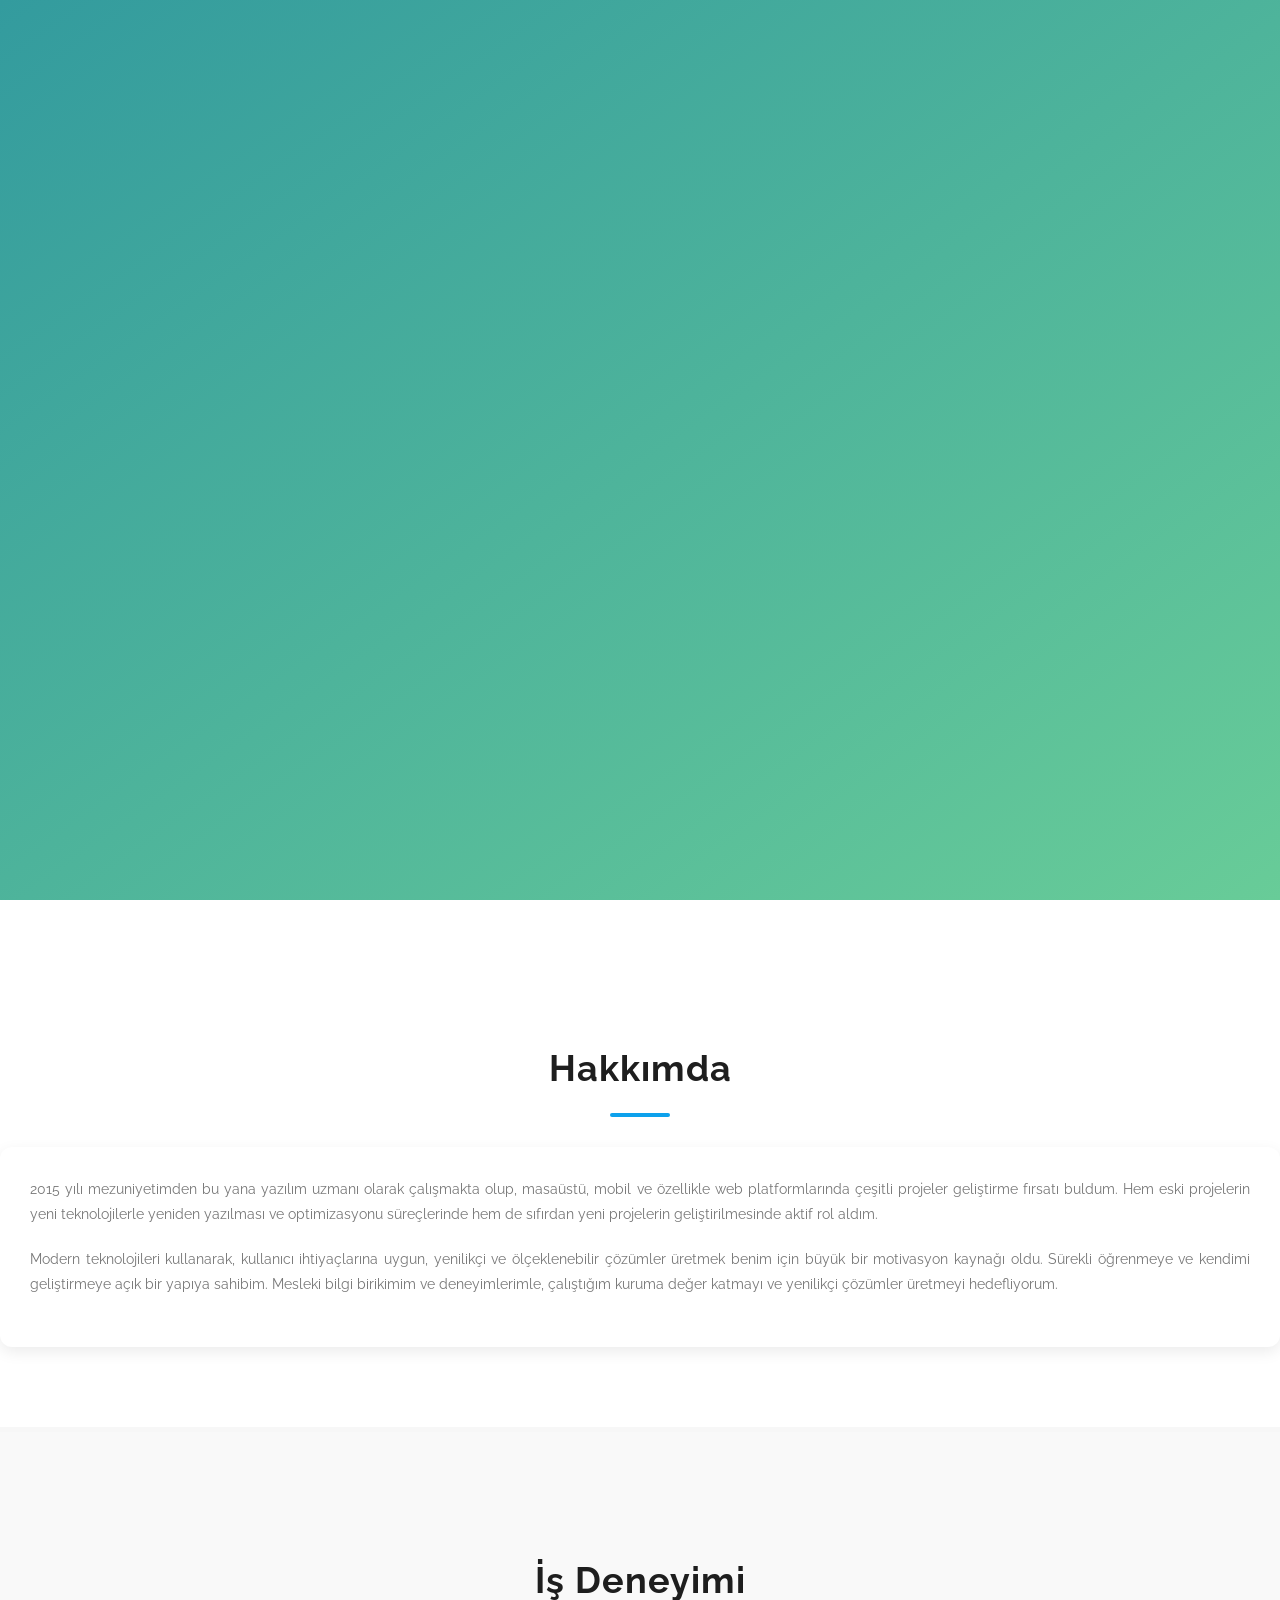
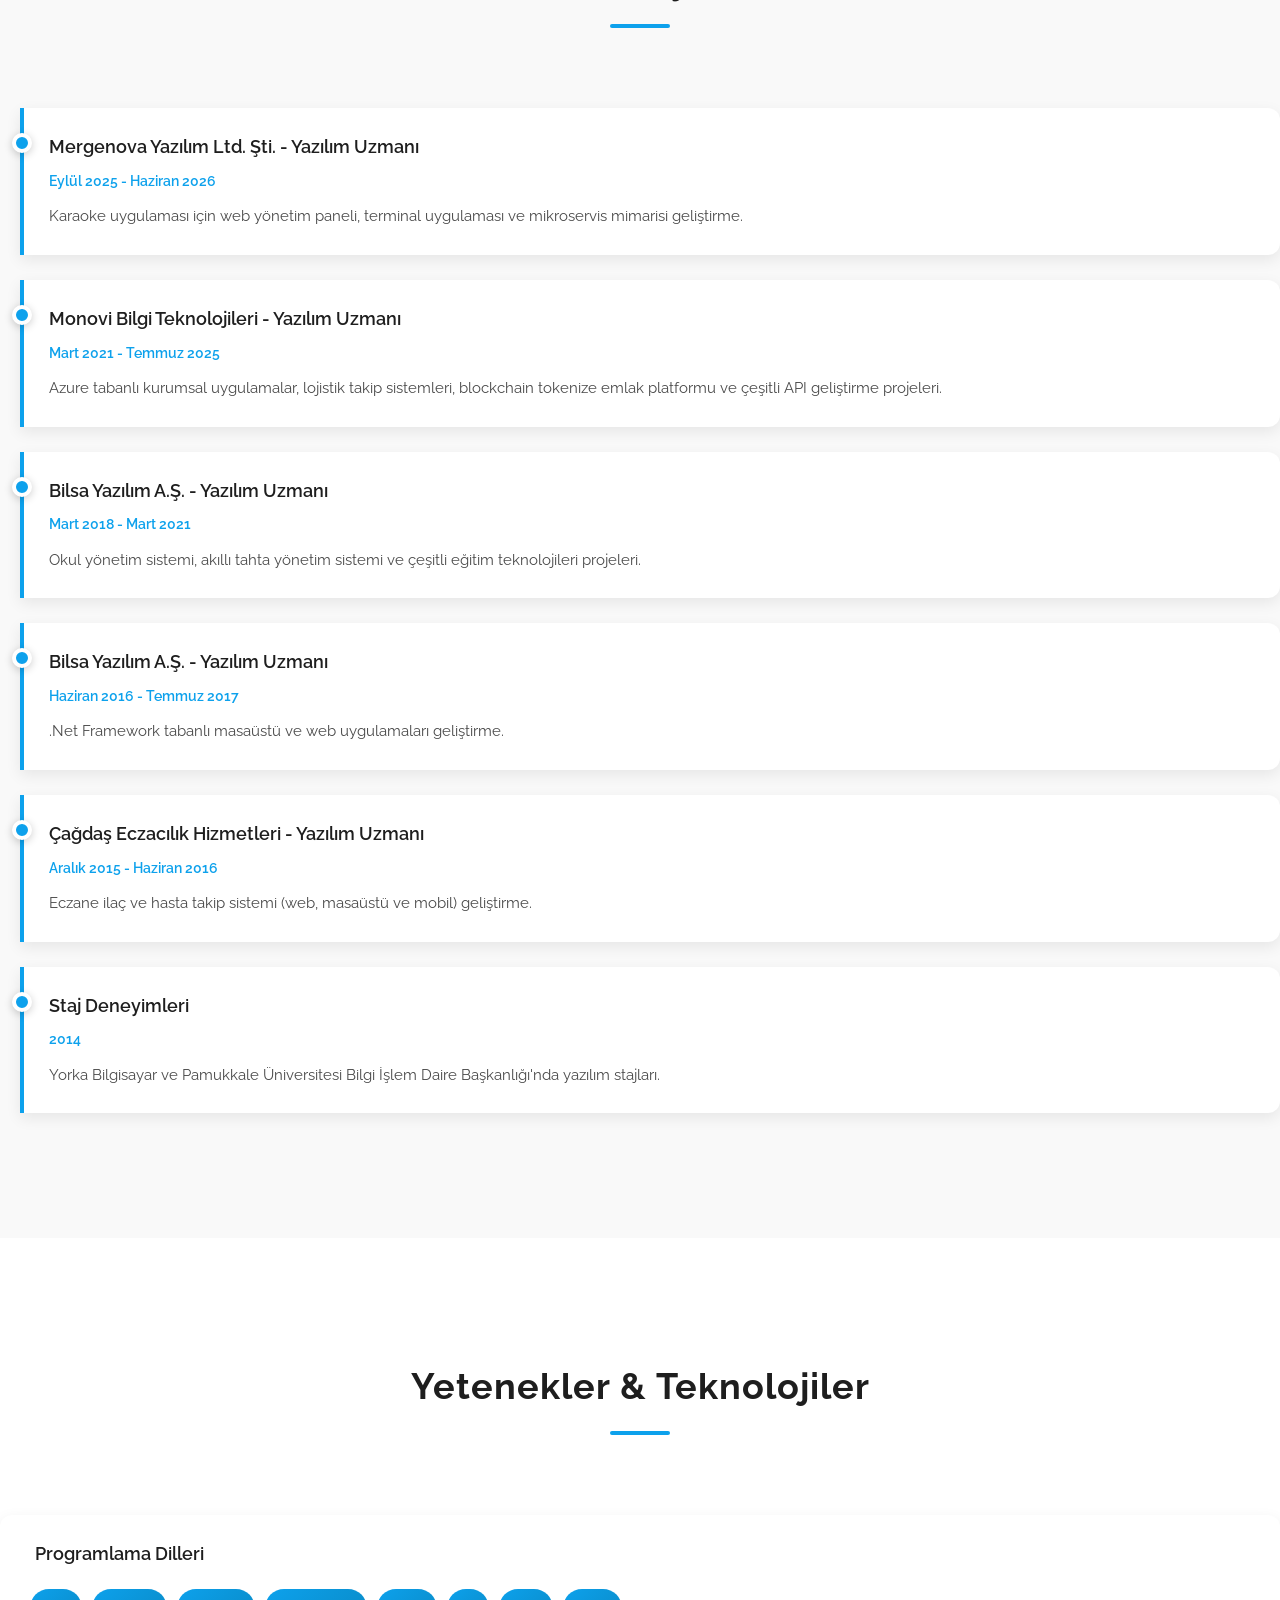
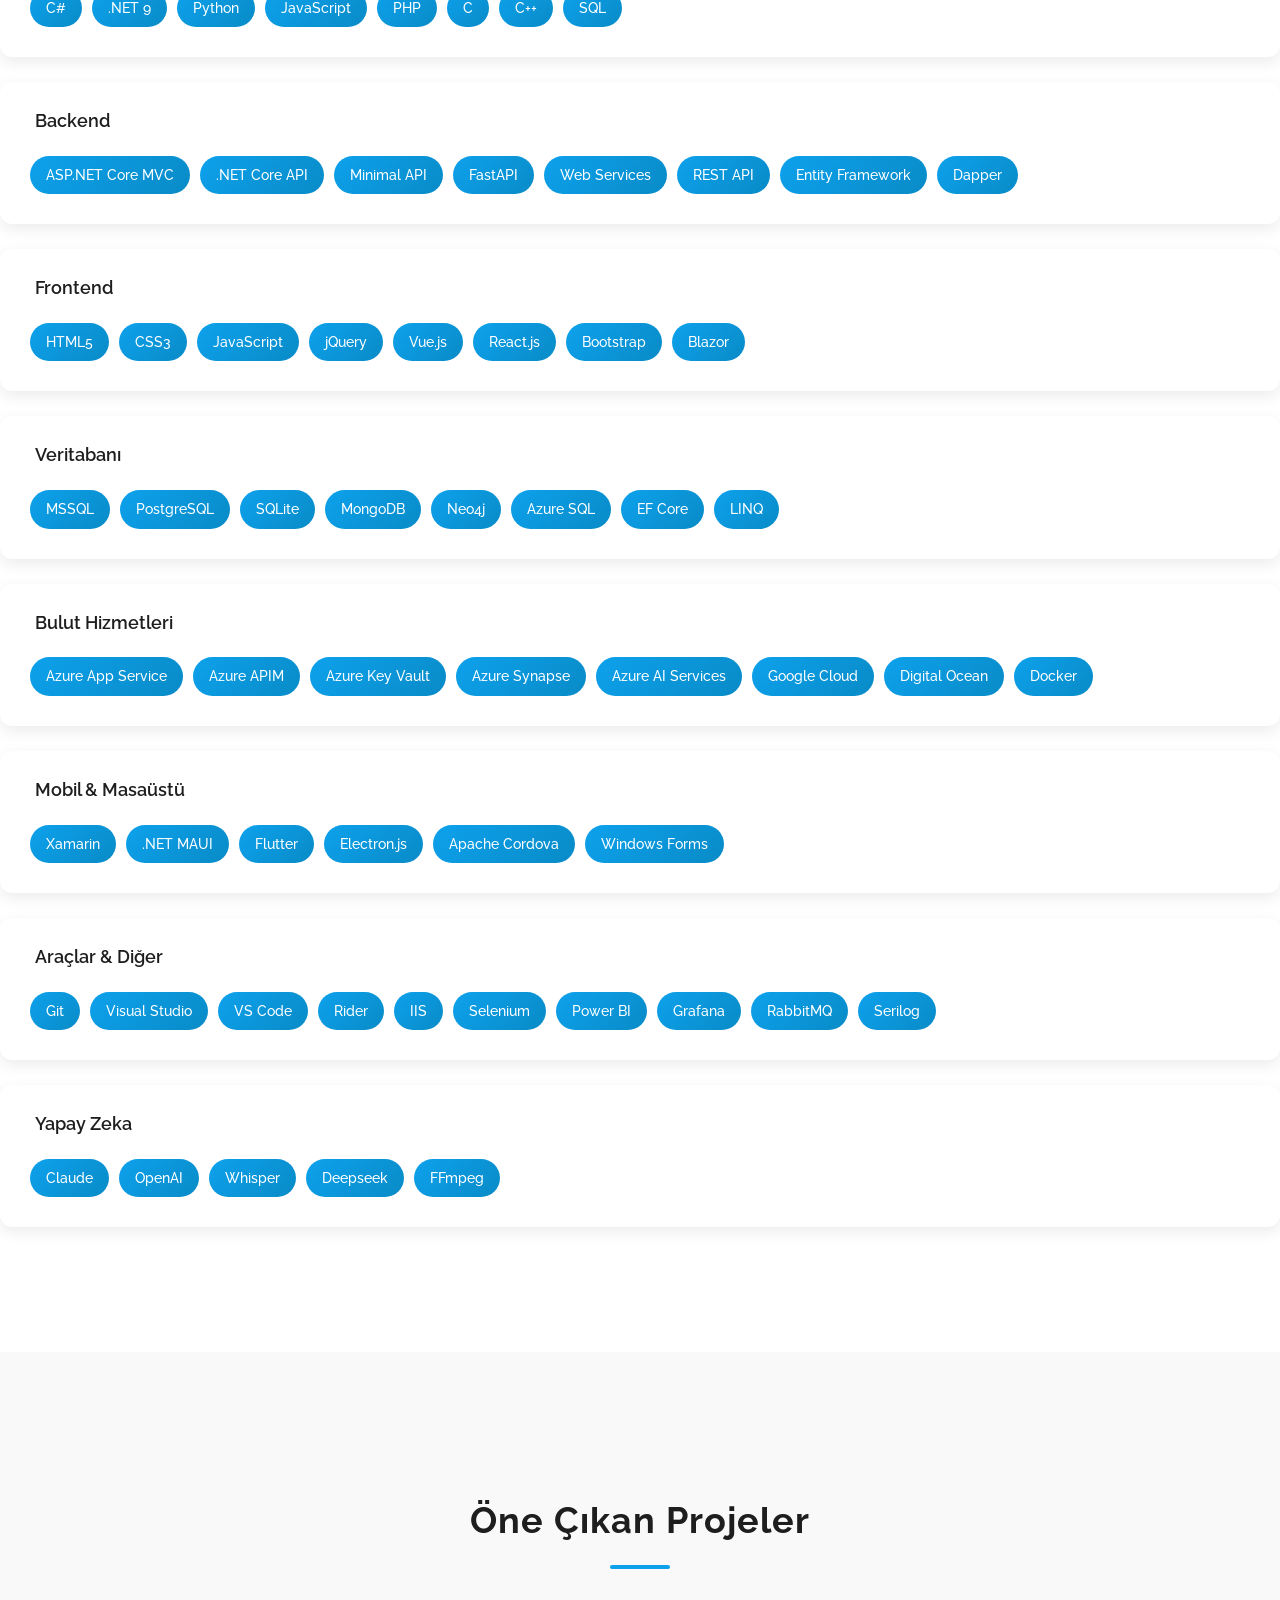
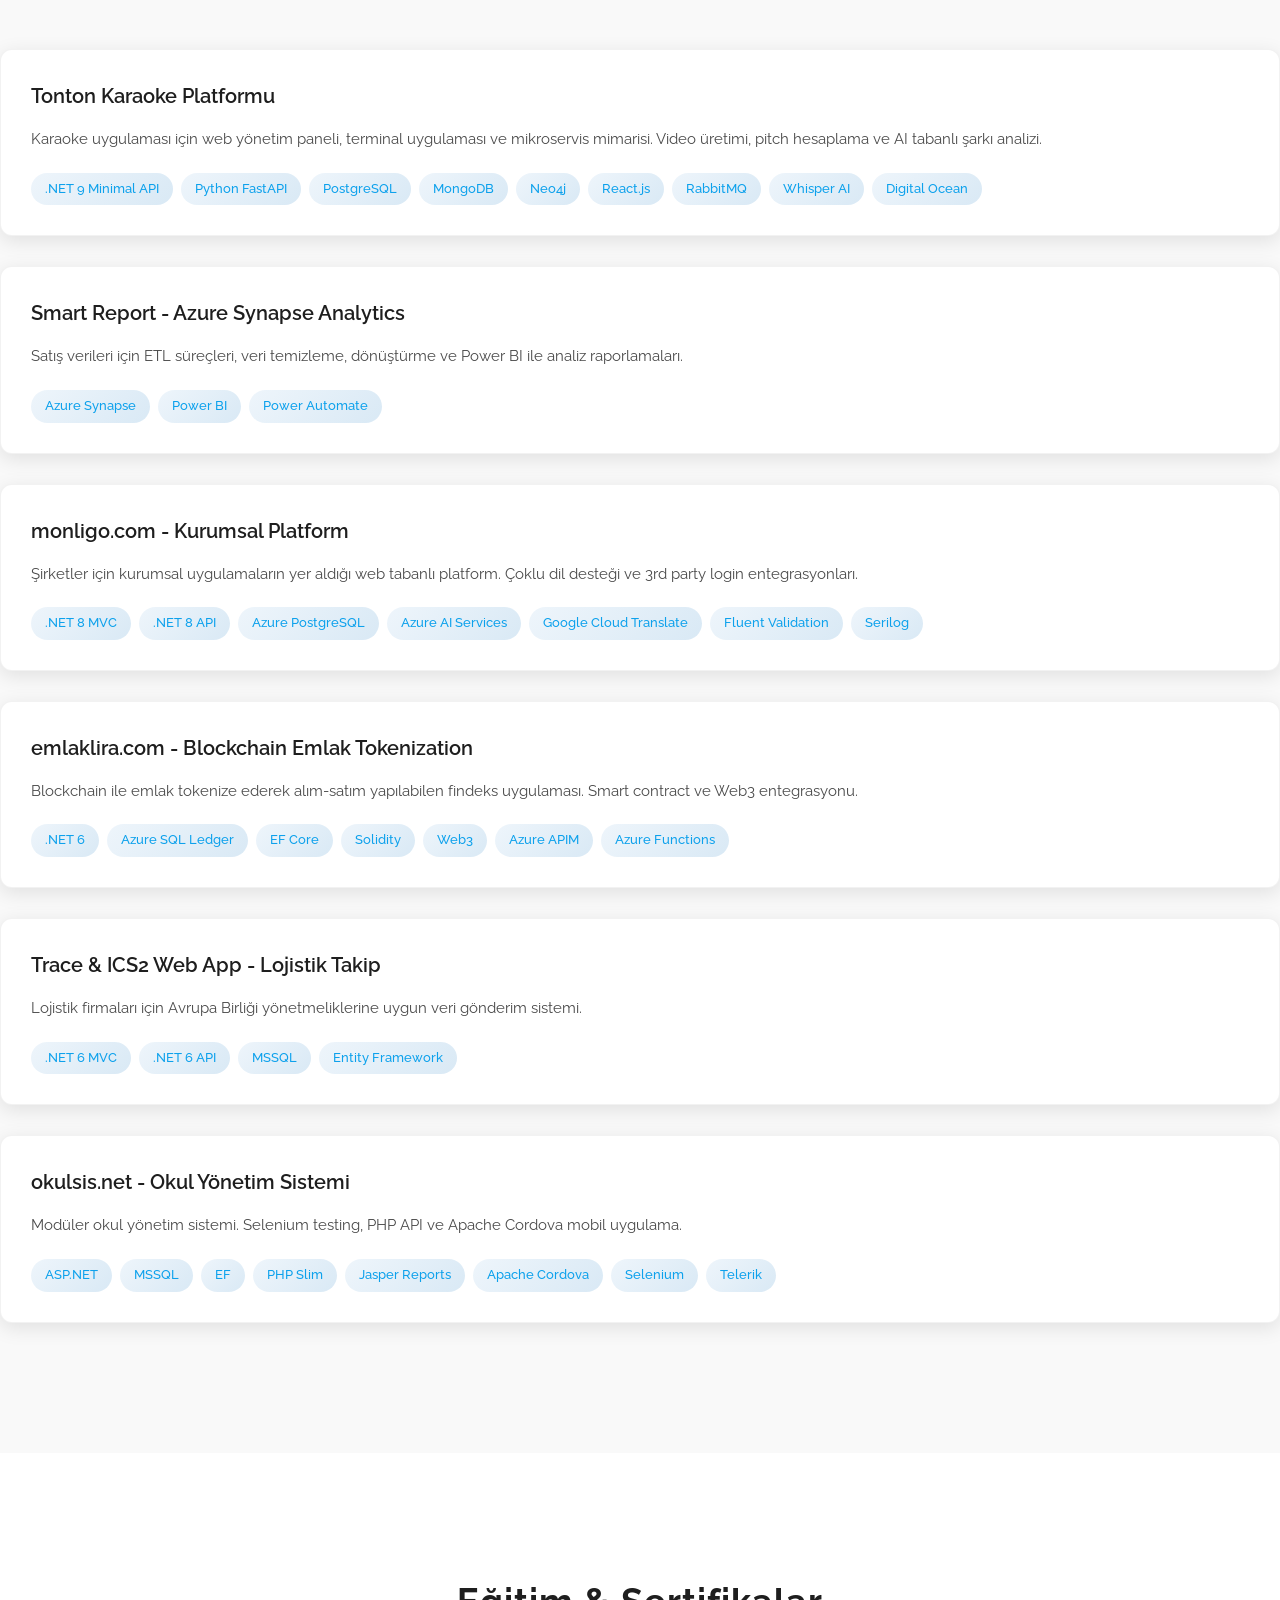
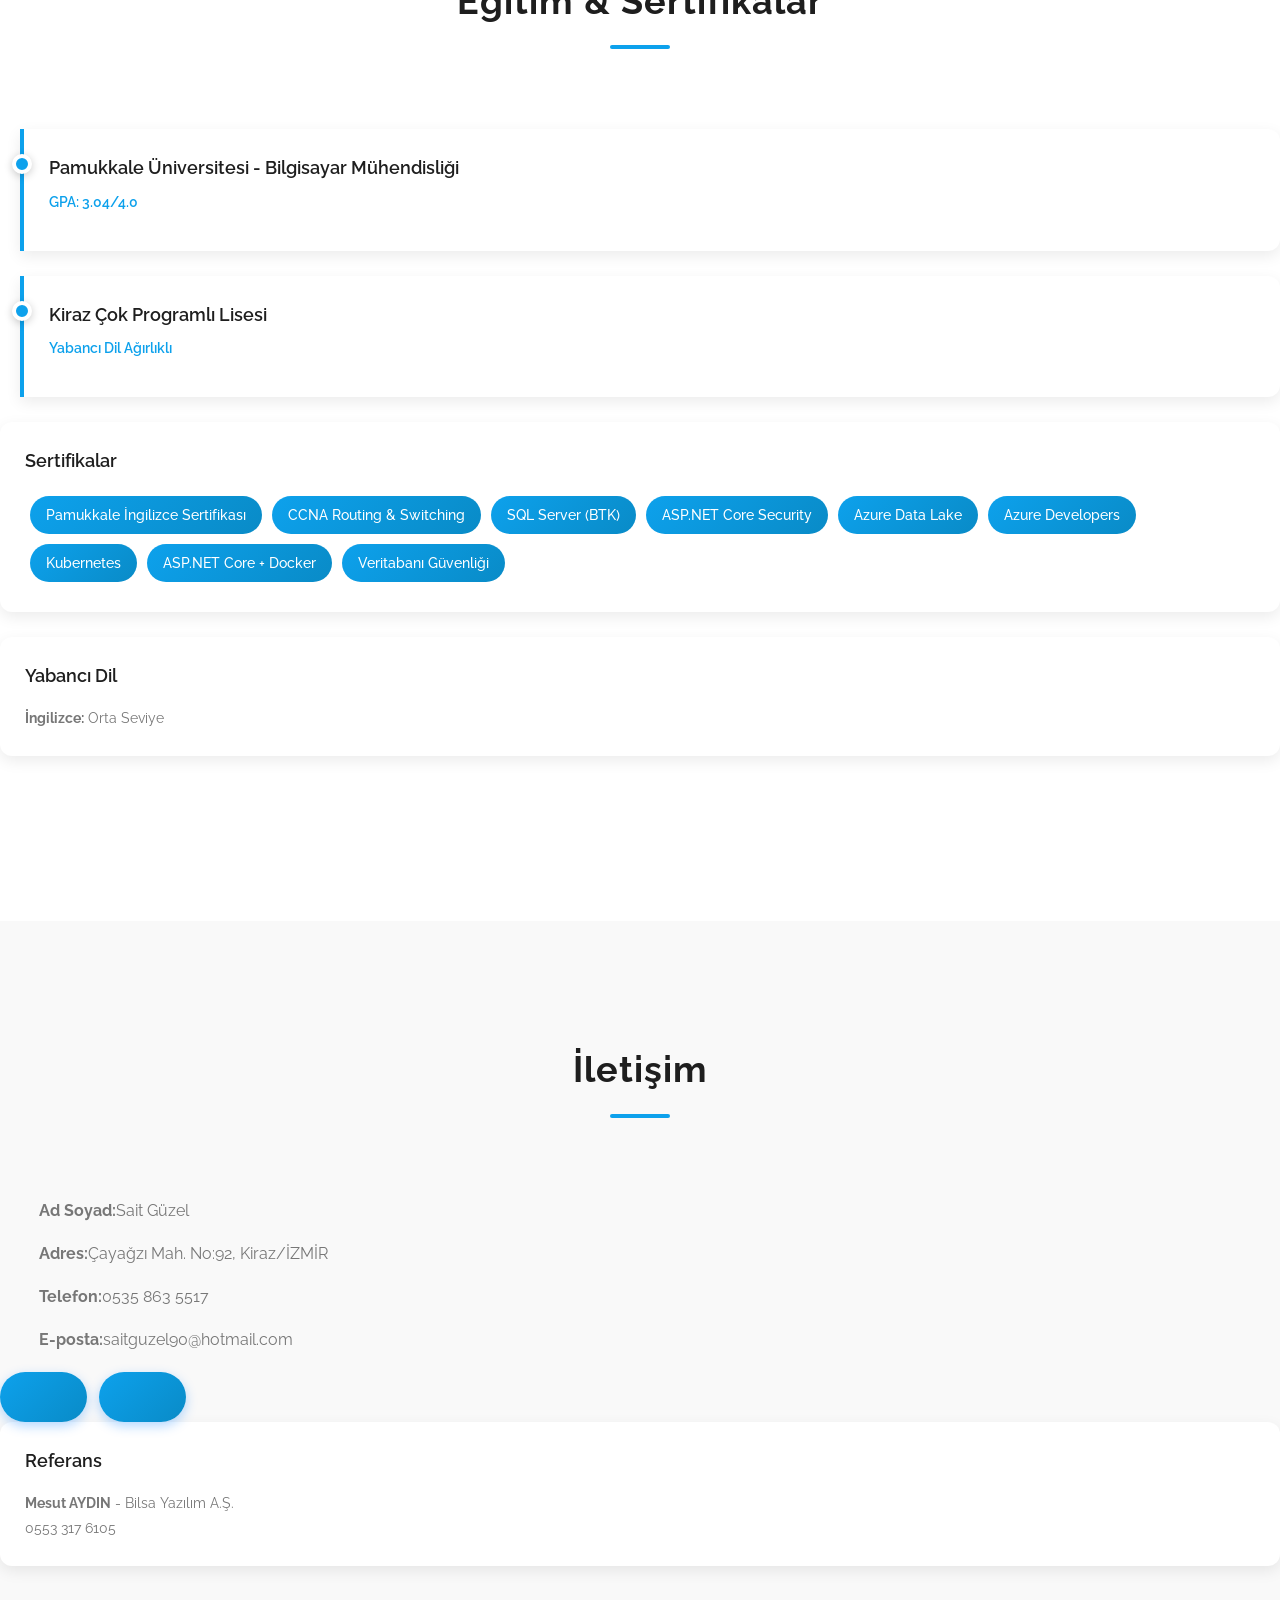
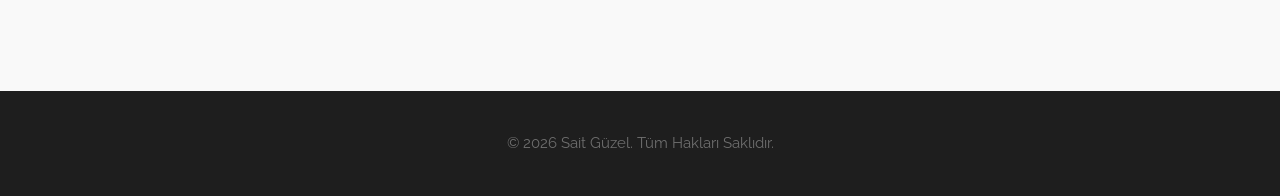
==== commit 314c3ae8: "update branch" ====
--- a/index.html
+++ b/index.html
@@ -471,25 +471,35 @@
         width: 24px; 
         font-size: 18px;
       }
+      .social-links { 
+        display: flex; 
+        gap: 12px;
+        justify-content: flex-start;
+      }
       .social-links a { 
         display: inline-flex; 
-        width: 50px; 
+        min-width: 50px; 
         height: 50px; 
+        padding: 0 24px;
         background: linear-gradient(135deg, var(--primary-color), #098bc7); 
         color: var(--white); 
-        text-align: center; 
-        line-height: 50px; 
-        border-radius: 50%; 
-        margin-right: 12px; 
+        border-radius: 25px; 
         transition: all 0.3s ease;
         font-size: 20px;
         justify-content: center;
         align-items: center;
+        text-decoration: none;
+        box-shadow: 0 4px 12px rgba(0,123,255,0.3);
       }
       .social-links a:hover { 
-        background: var(--secondary-color); 
-        transform: translateY(-5px) scale(1.1);
-        box-shadow: 0 8px 20px rgba(30,30,30,0.3);
+        background: linear-gradient(135deg, #333, #000); 
+        transform: translateY(-5px) scale(1.05);
+        box-shadow: 0 8px 20px rgba(0,0,0,0.4);
+      }
+      .social-links i {
+        display: flex;
+        justify-content: center;
+        align-items: center;
       }
       
       /* About Text */
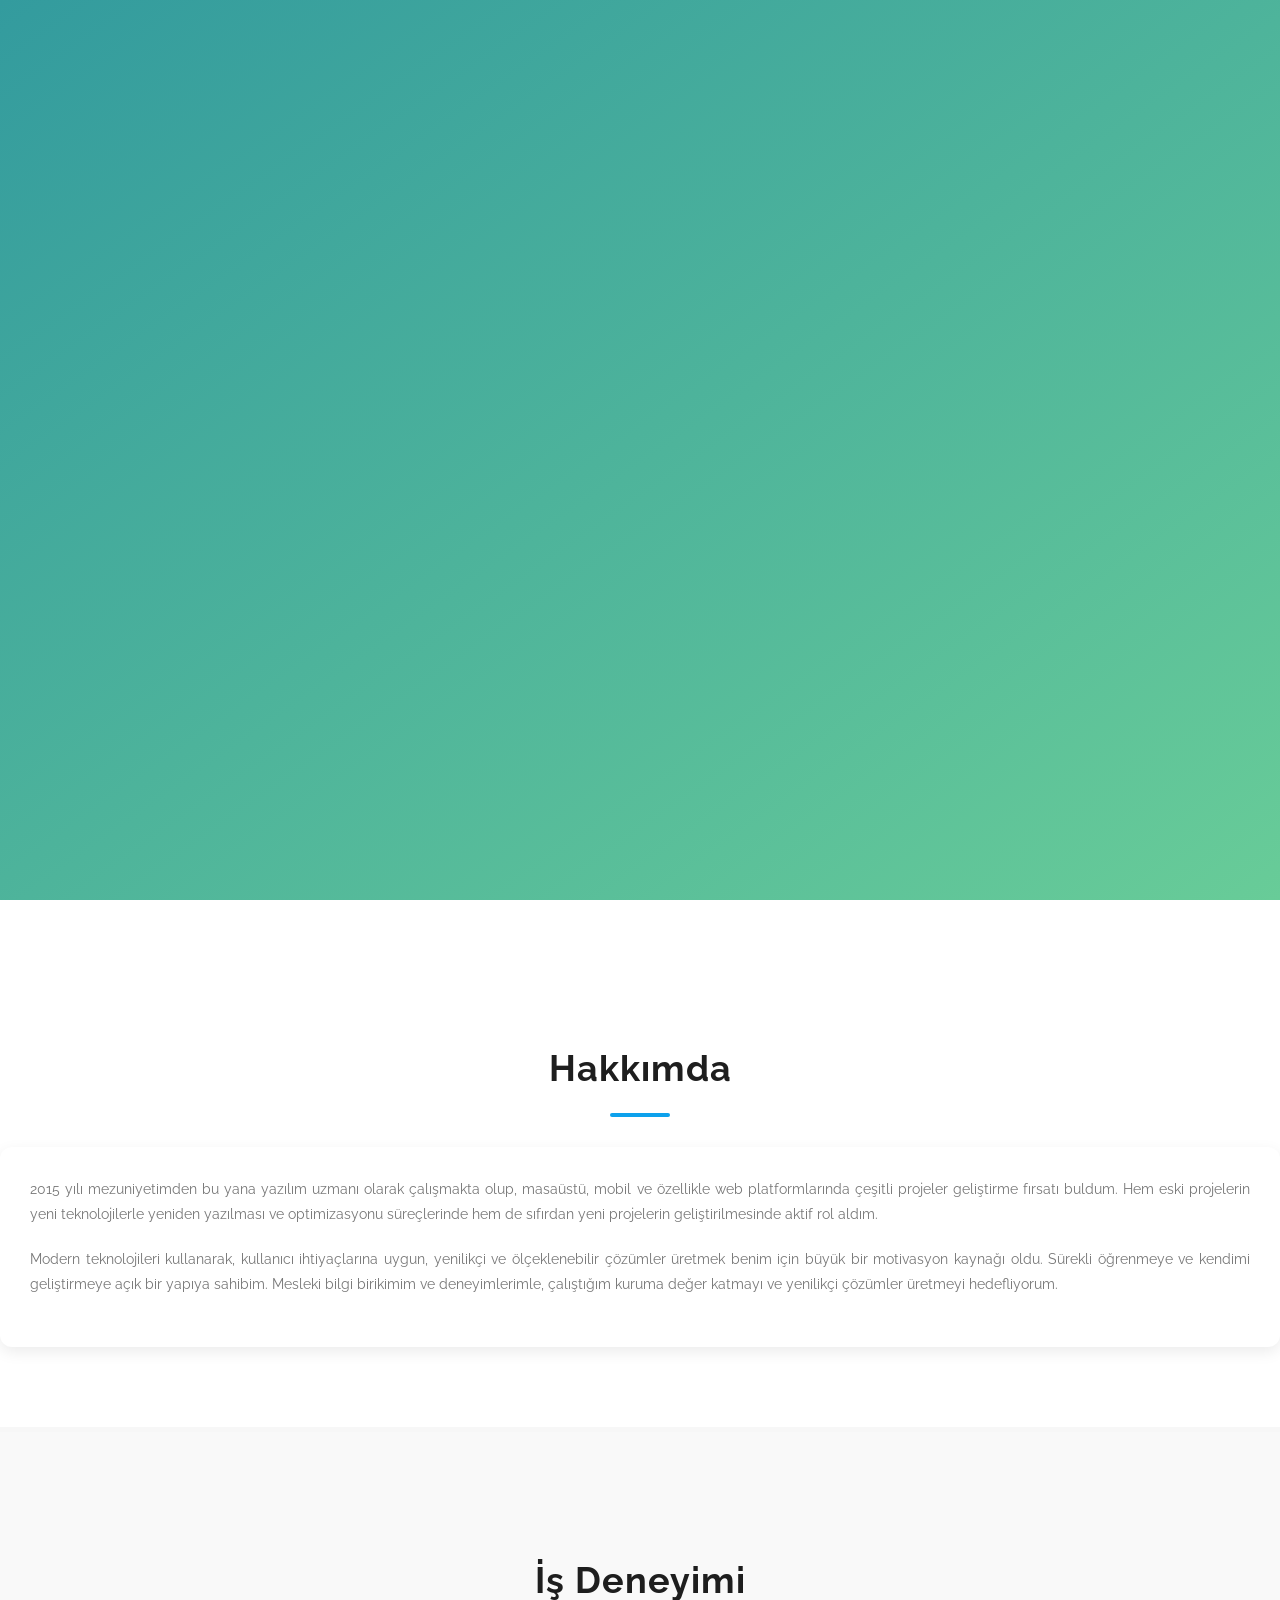
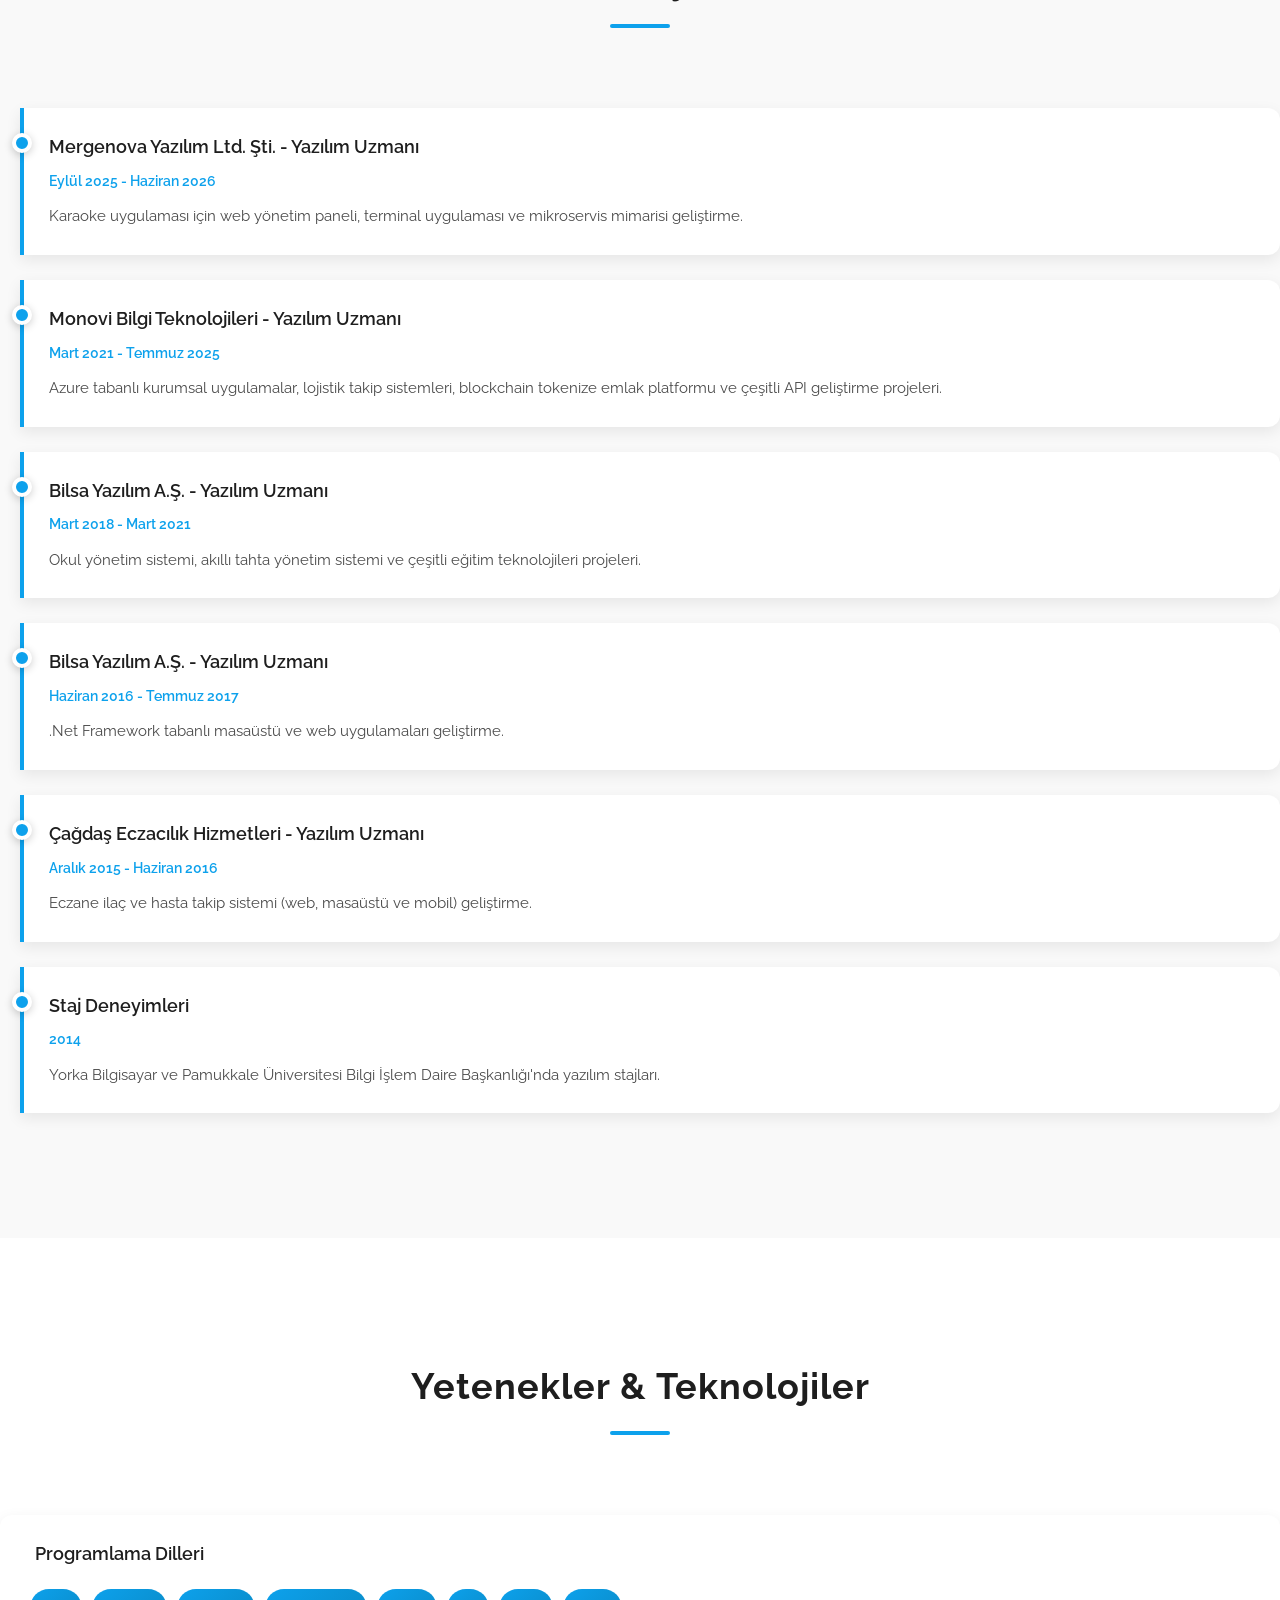
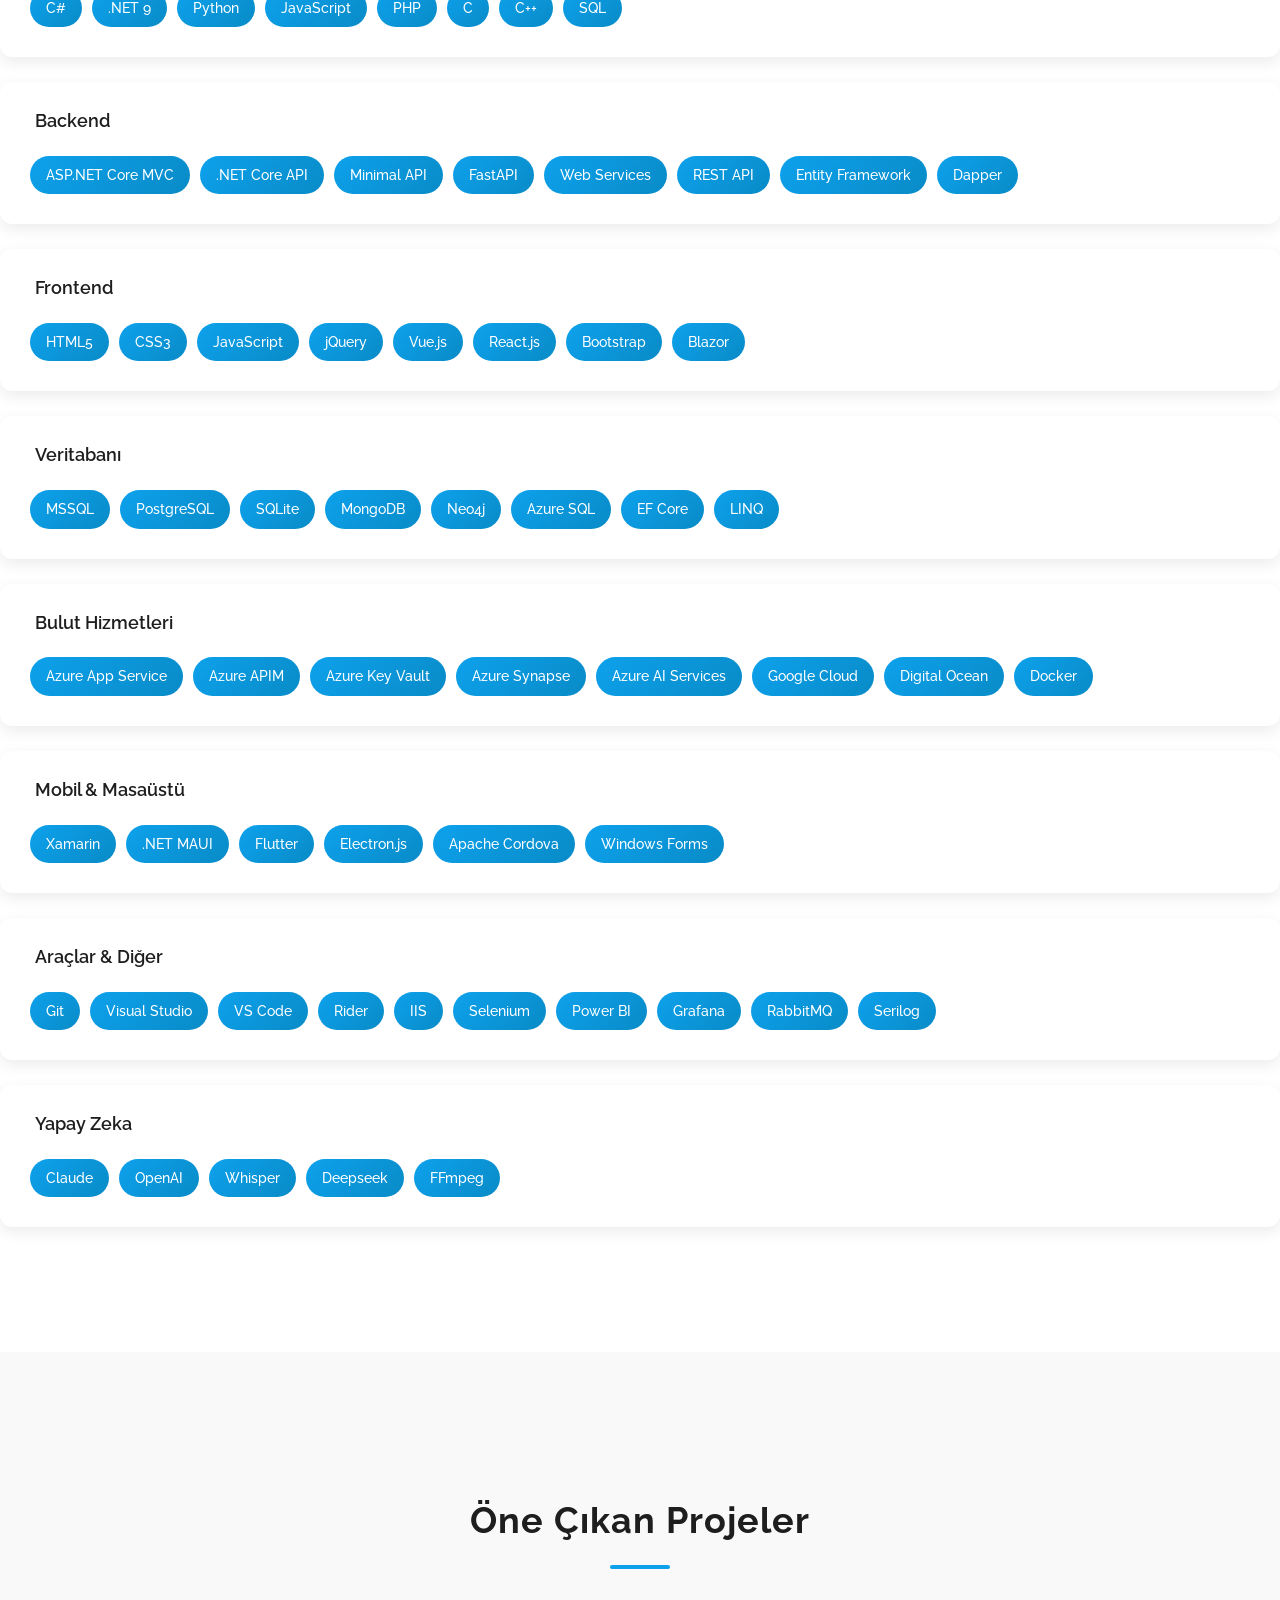
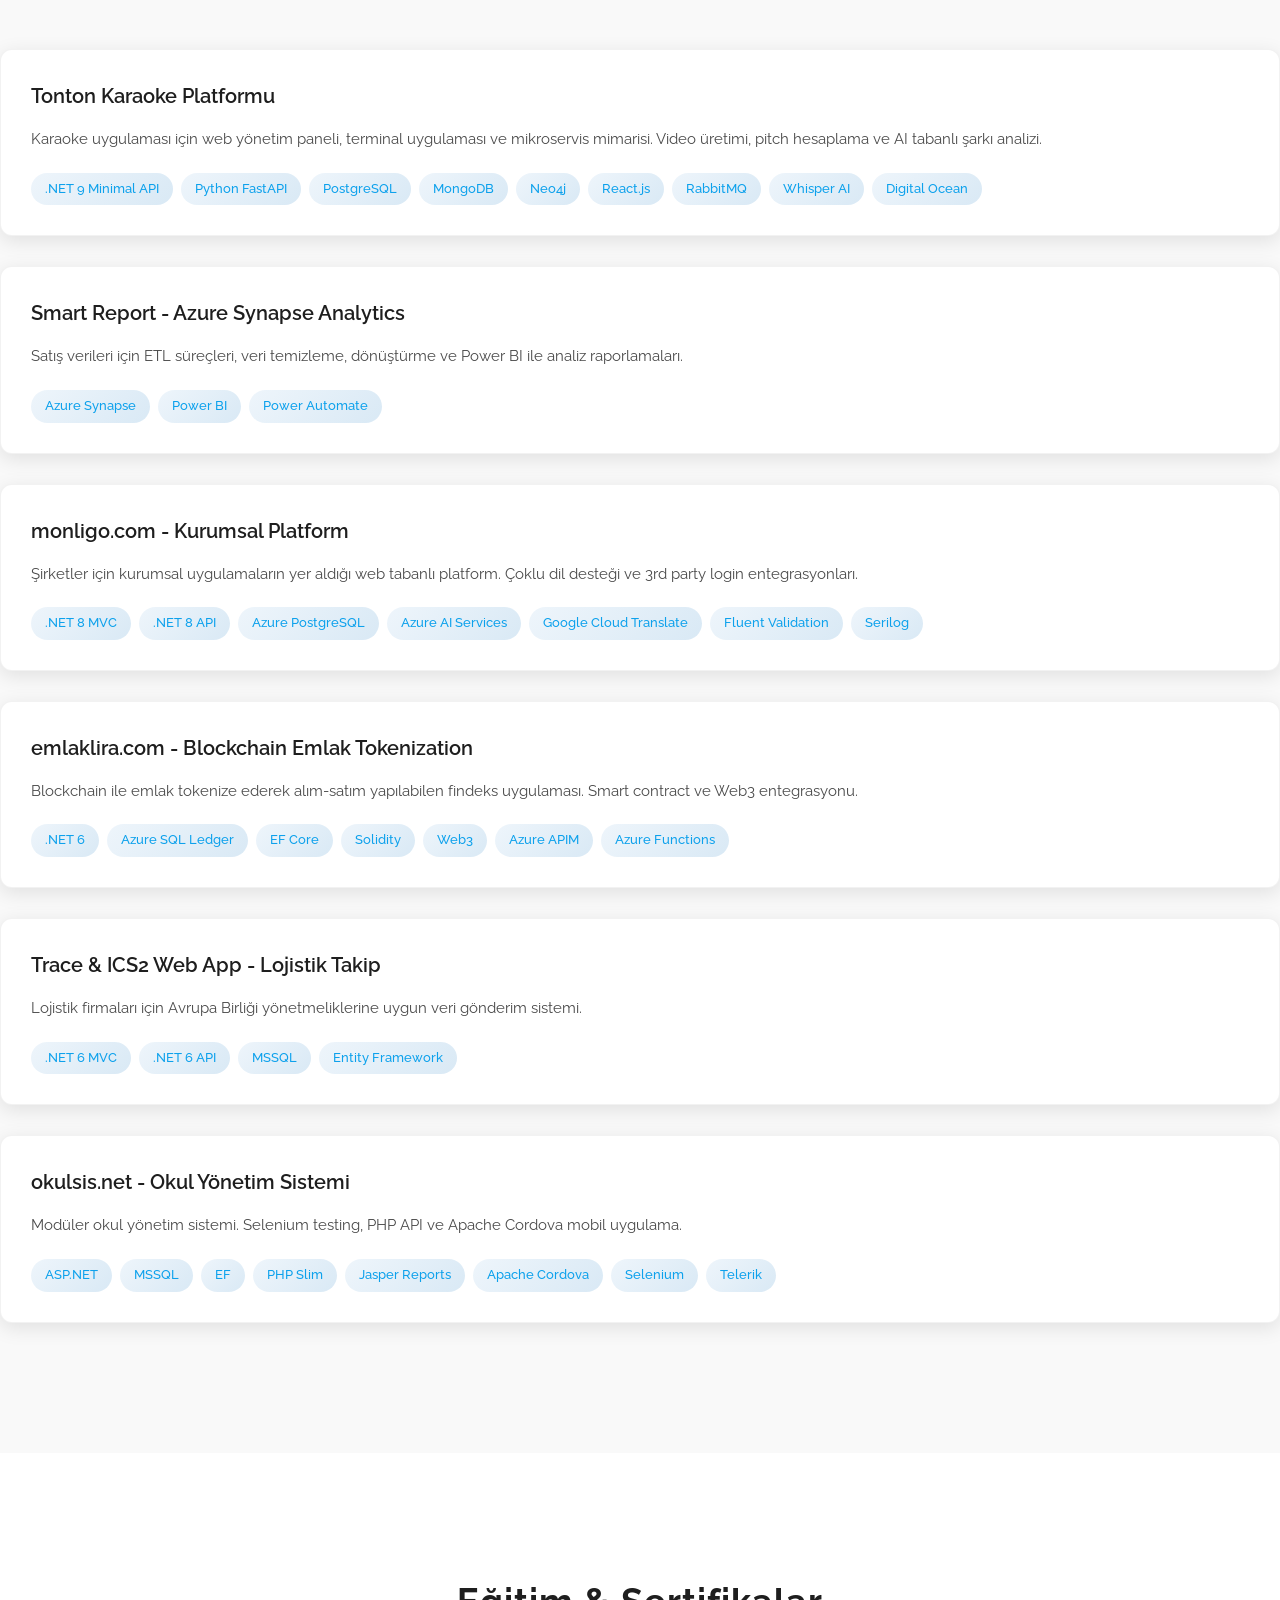
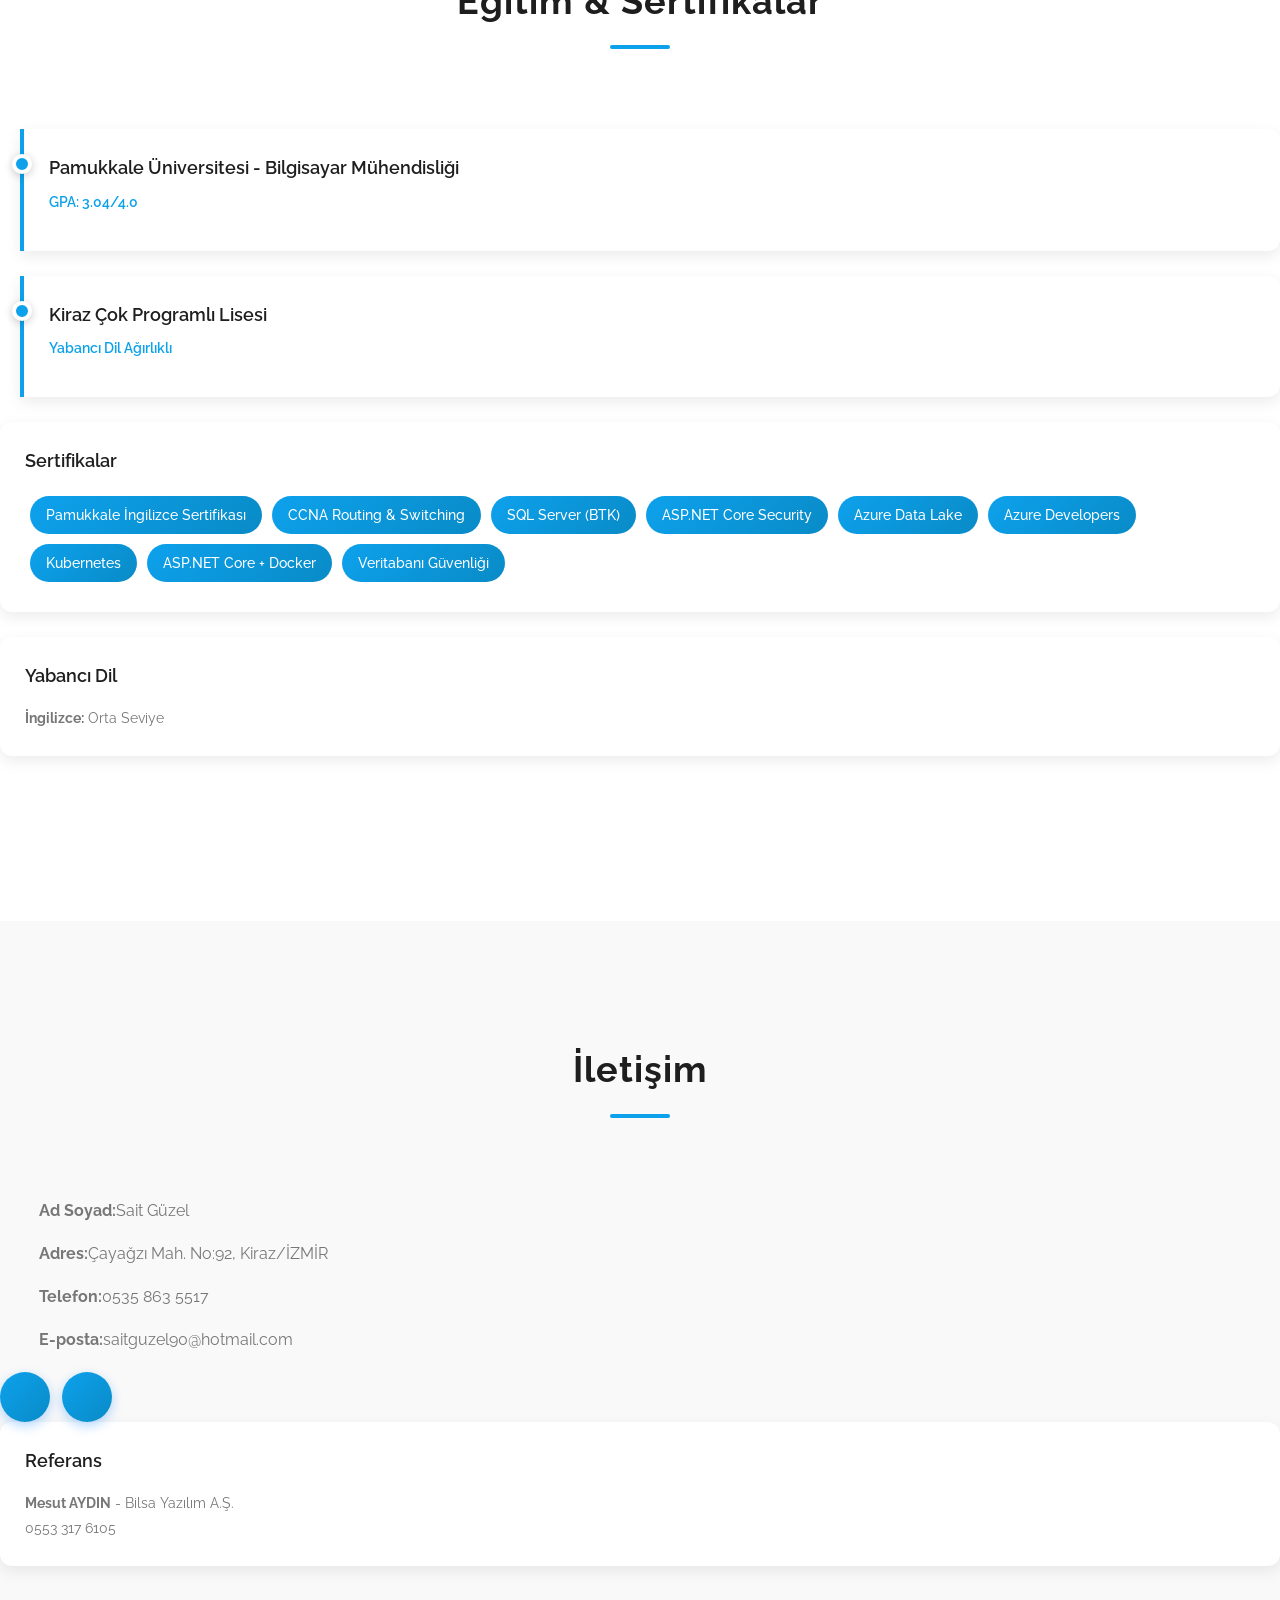
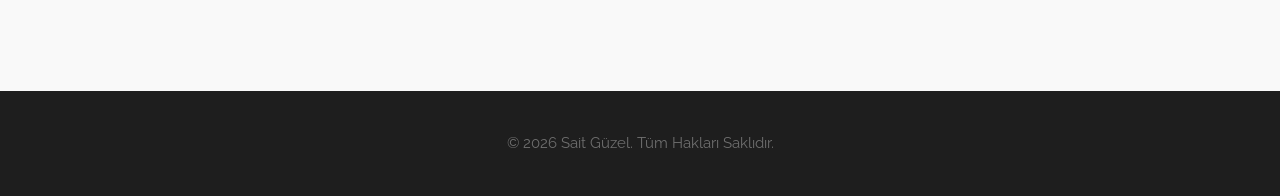
==== commit 9c572cb7: "update branch" ====
--- a/index.html
+++ b/index.html
@@ -478,18 +478,18 @@
       }
       .social-links a { 
         display: inline-flex; 
-        min-width: 50px; 
+        width: 50px; 
         height: 50px; 
-        padding: 0 24px;
         background: linear-gradient(135deg, var(--primary-color), #098bc7); 
         color: var(--white); 
-        border-radius: 25px; 
+        border-radius: 50%; 
         transition: all 0.3s ease;
         font-size: 20px;
         justify-content: center;
         align-items: center;
         text-decoration: none;
         box-shadow: 0 4px 12px rgba(0,123,255,0.3);
+        padding: 0;
       }
       .social-links a:hover { 
         background: linear-gradient(135deg, #333, #000); 
@@ -497,9 +497,7 @@
         box-shadow: 0 8px 20px rgba(0,0,0,0.4);
       }
       .social-links i {
-        display: flex;
-        justify-content: center;
-        align-items: center;
+        margin: 0 !important;
       }
       
       /* About Text */
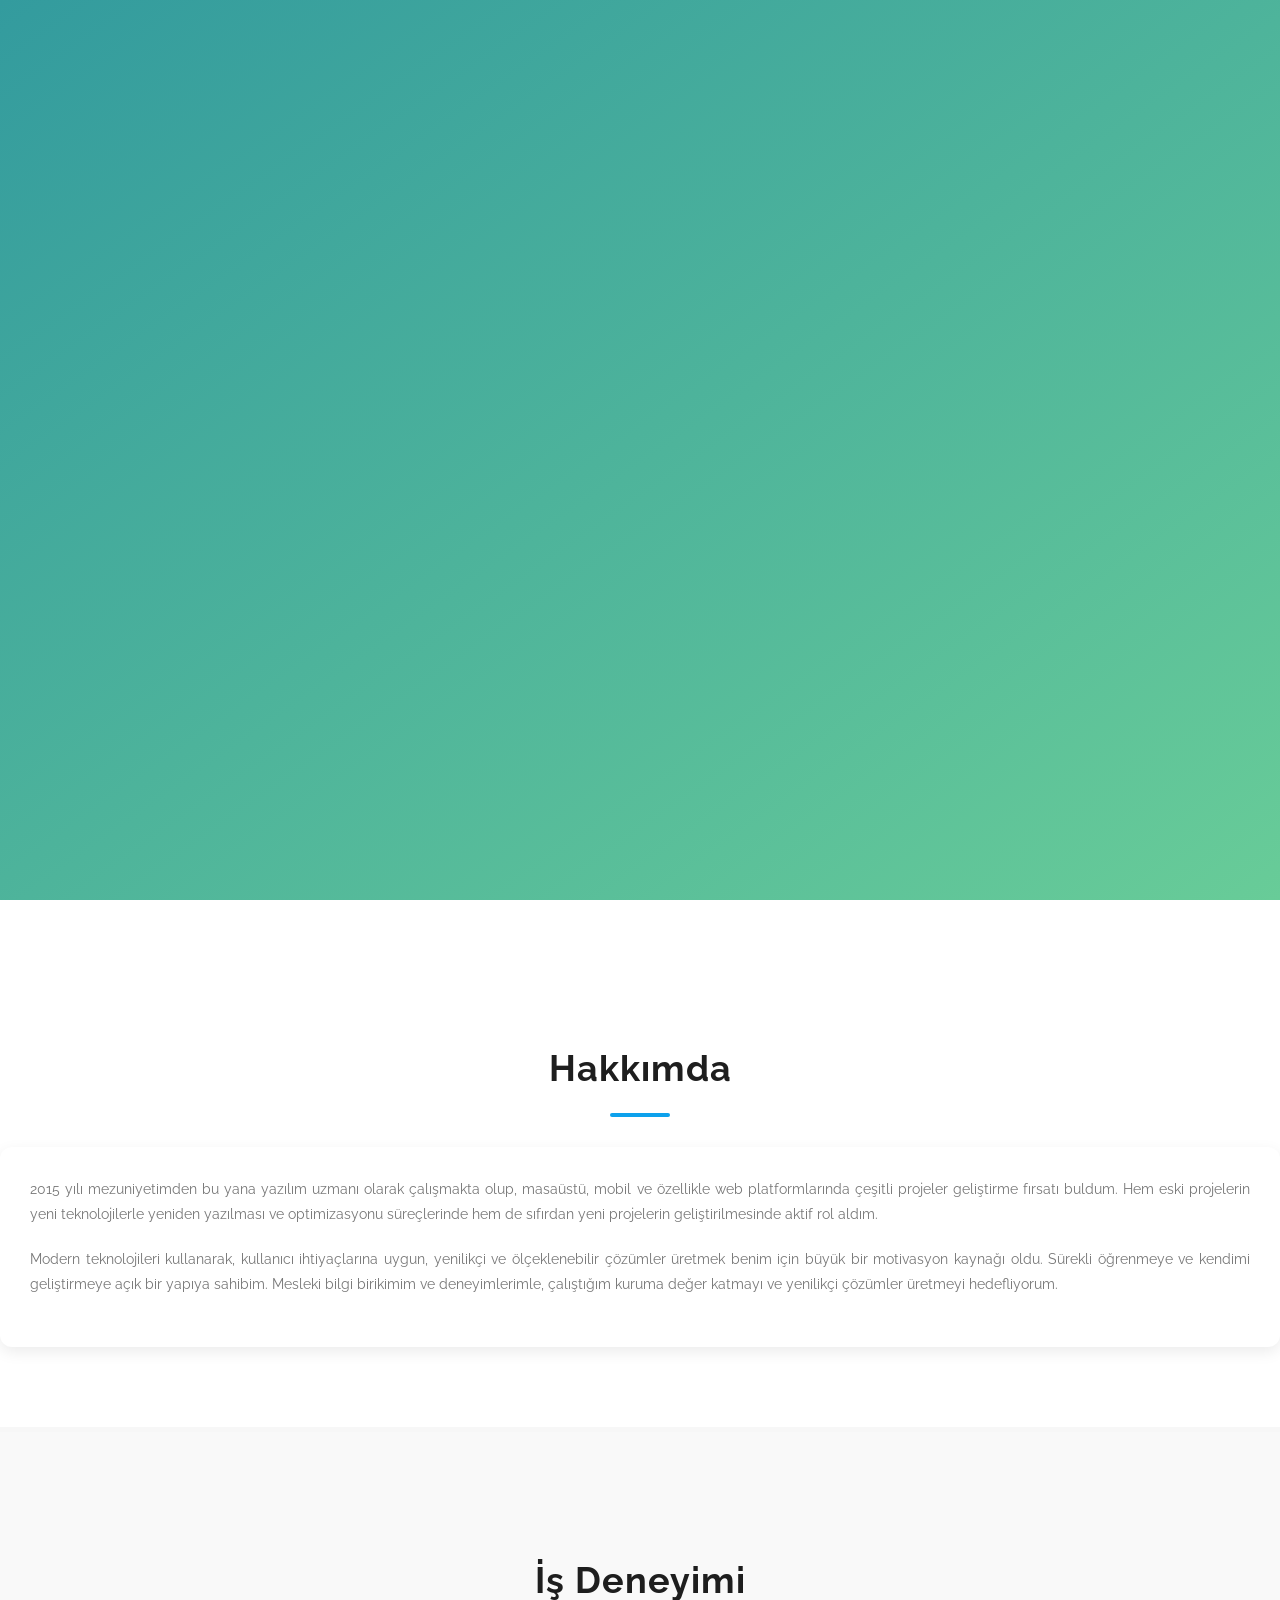
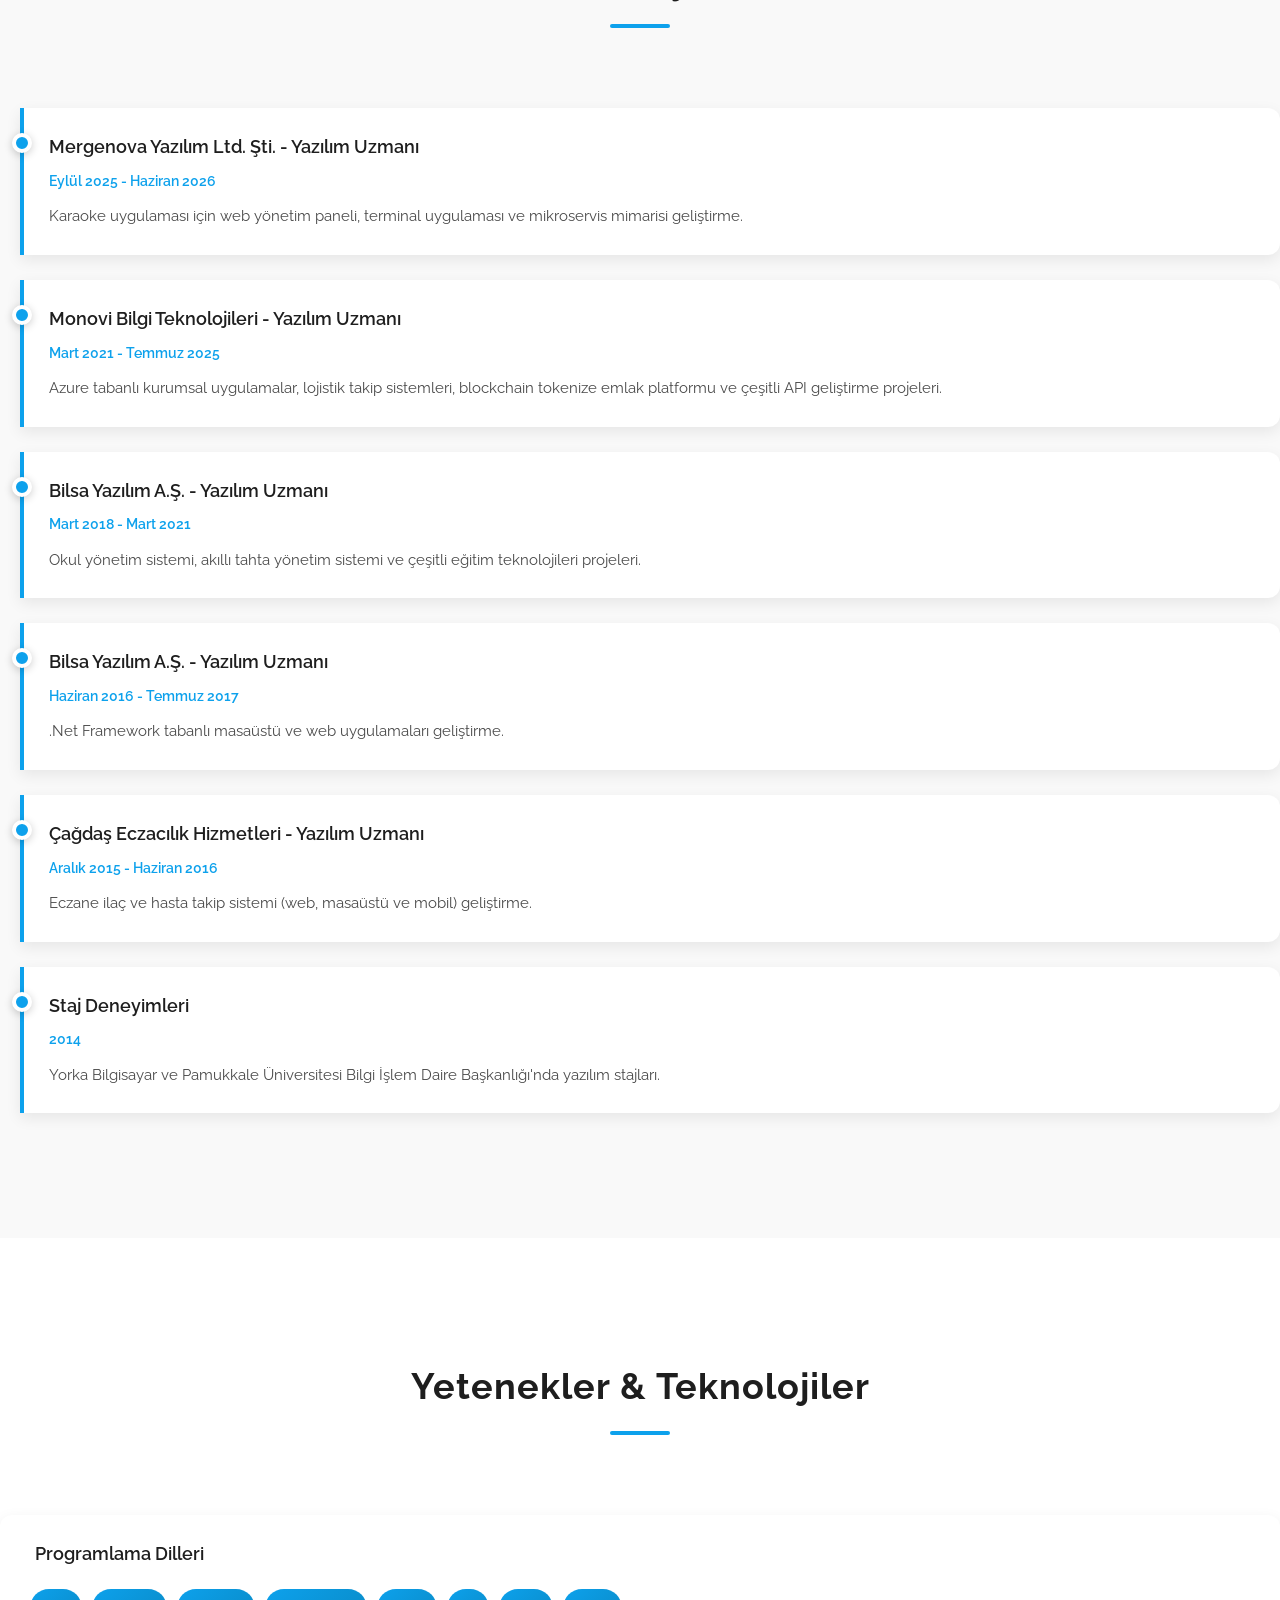
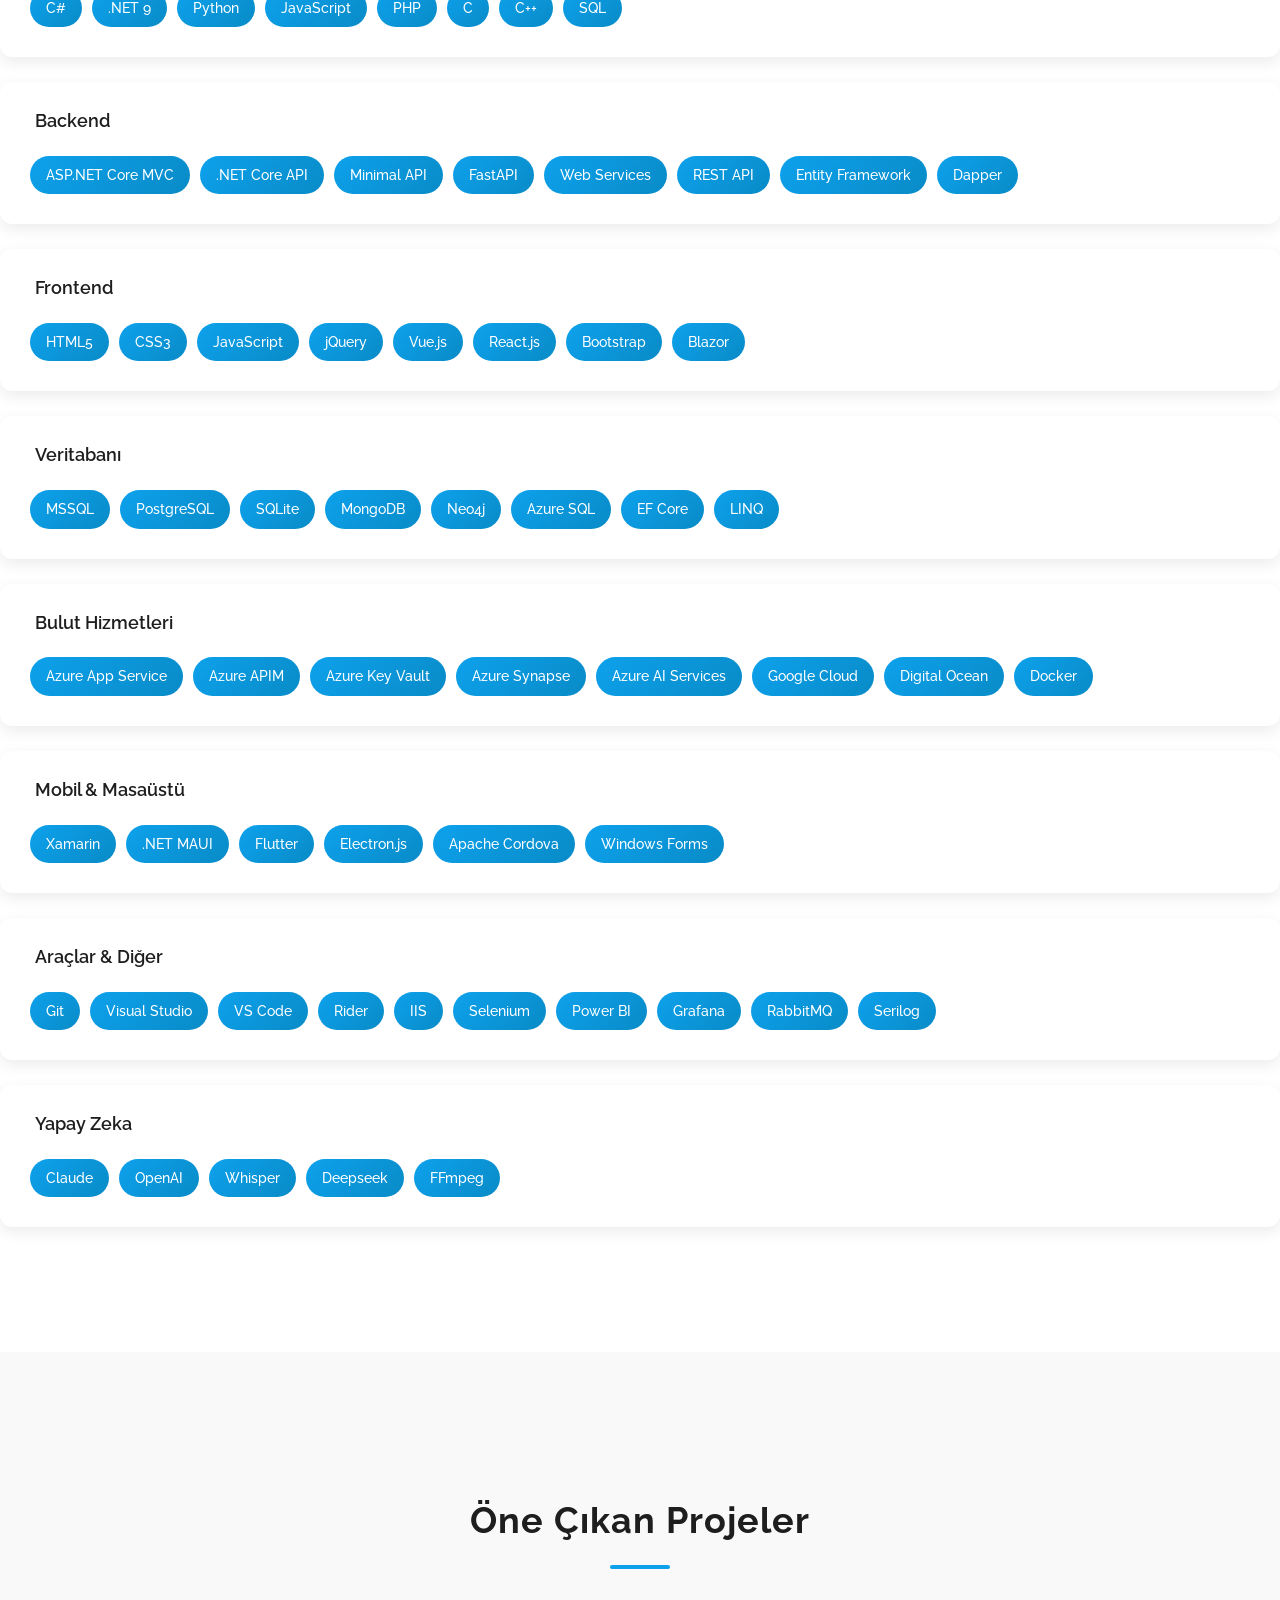
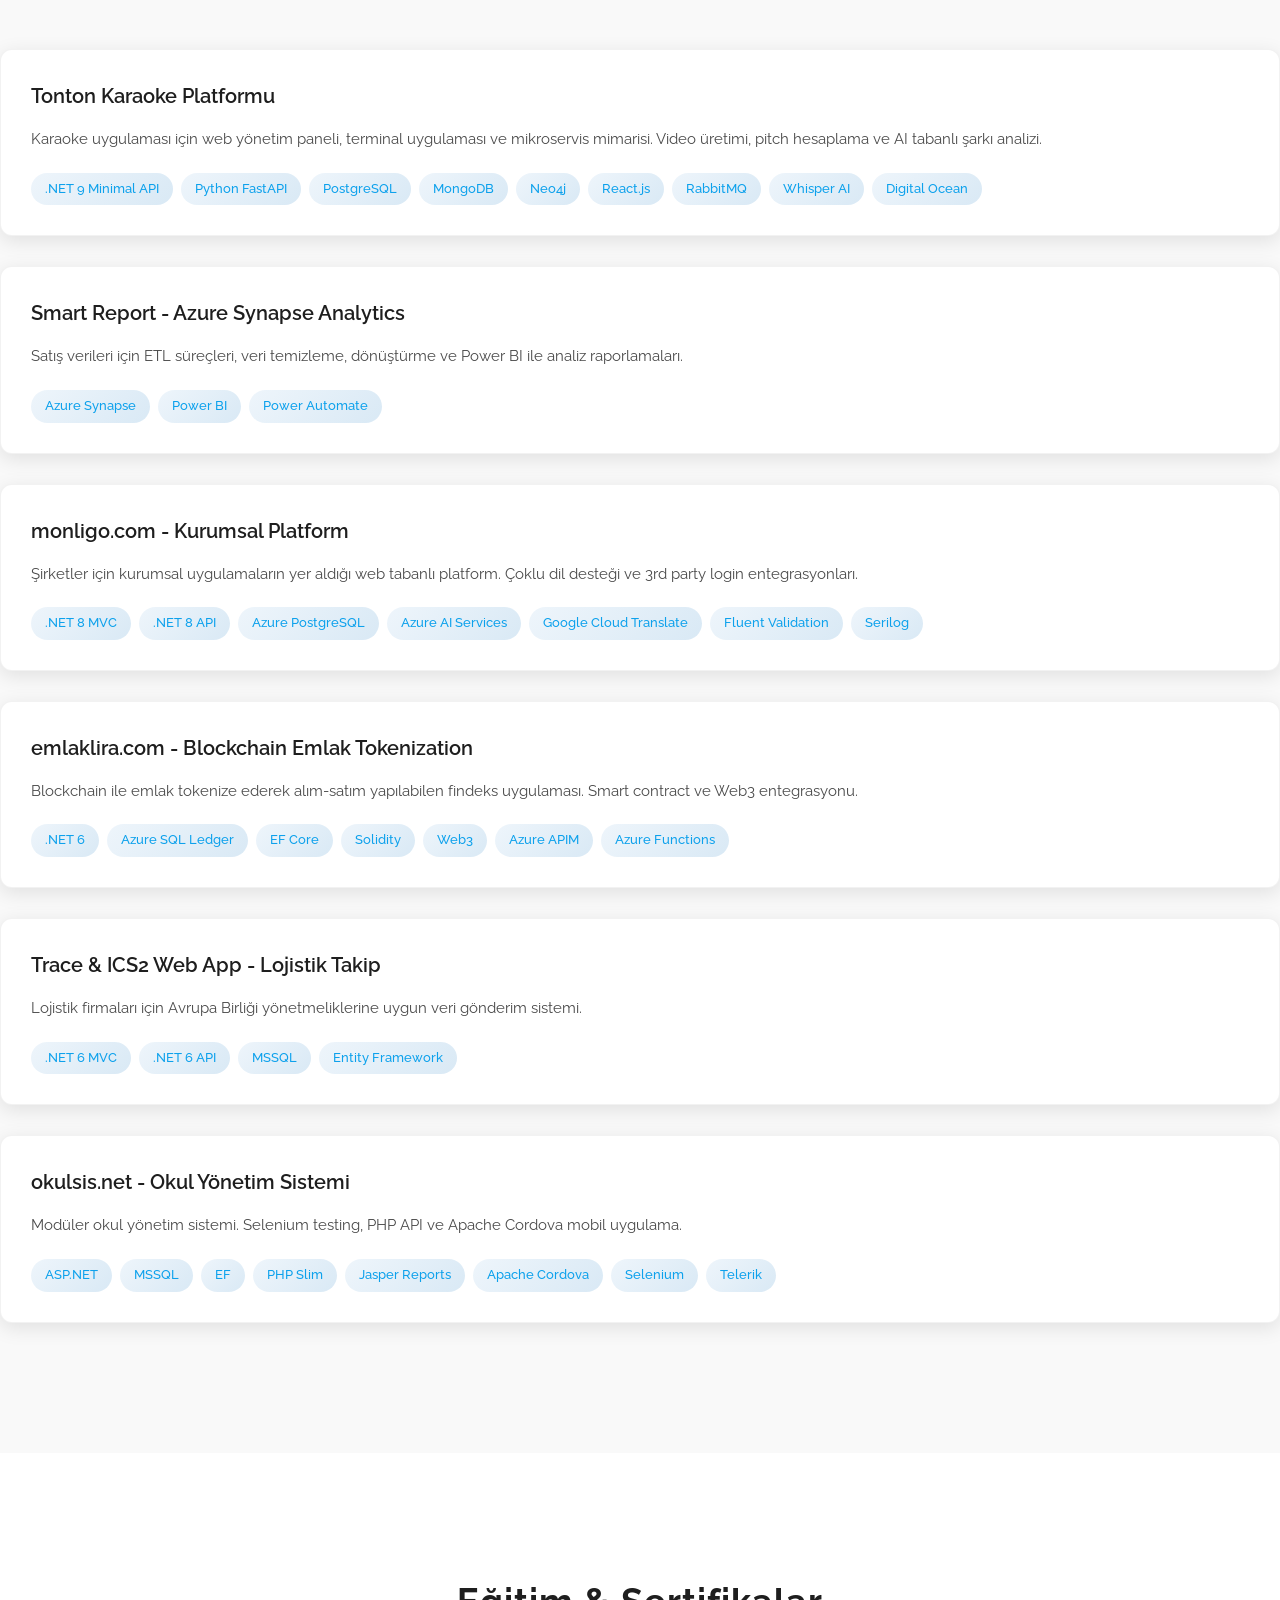
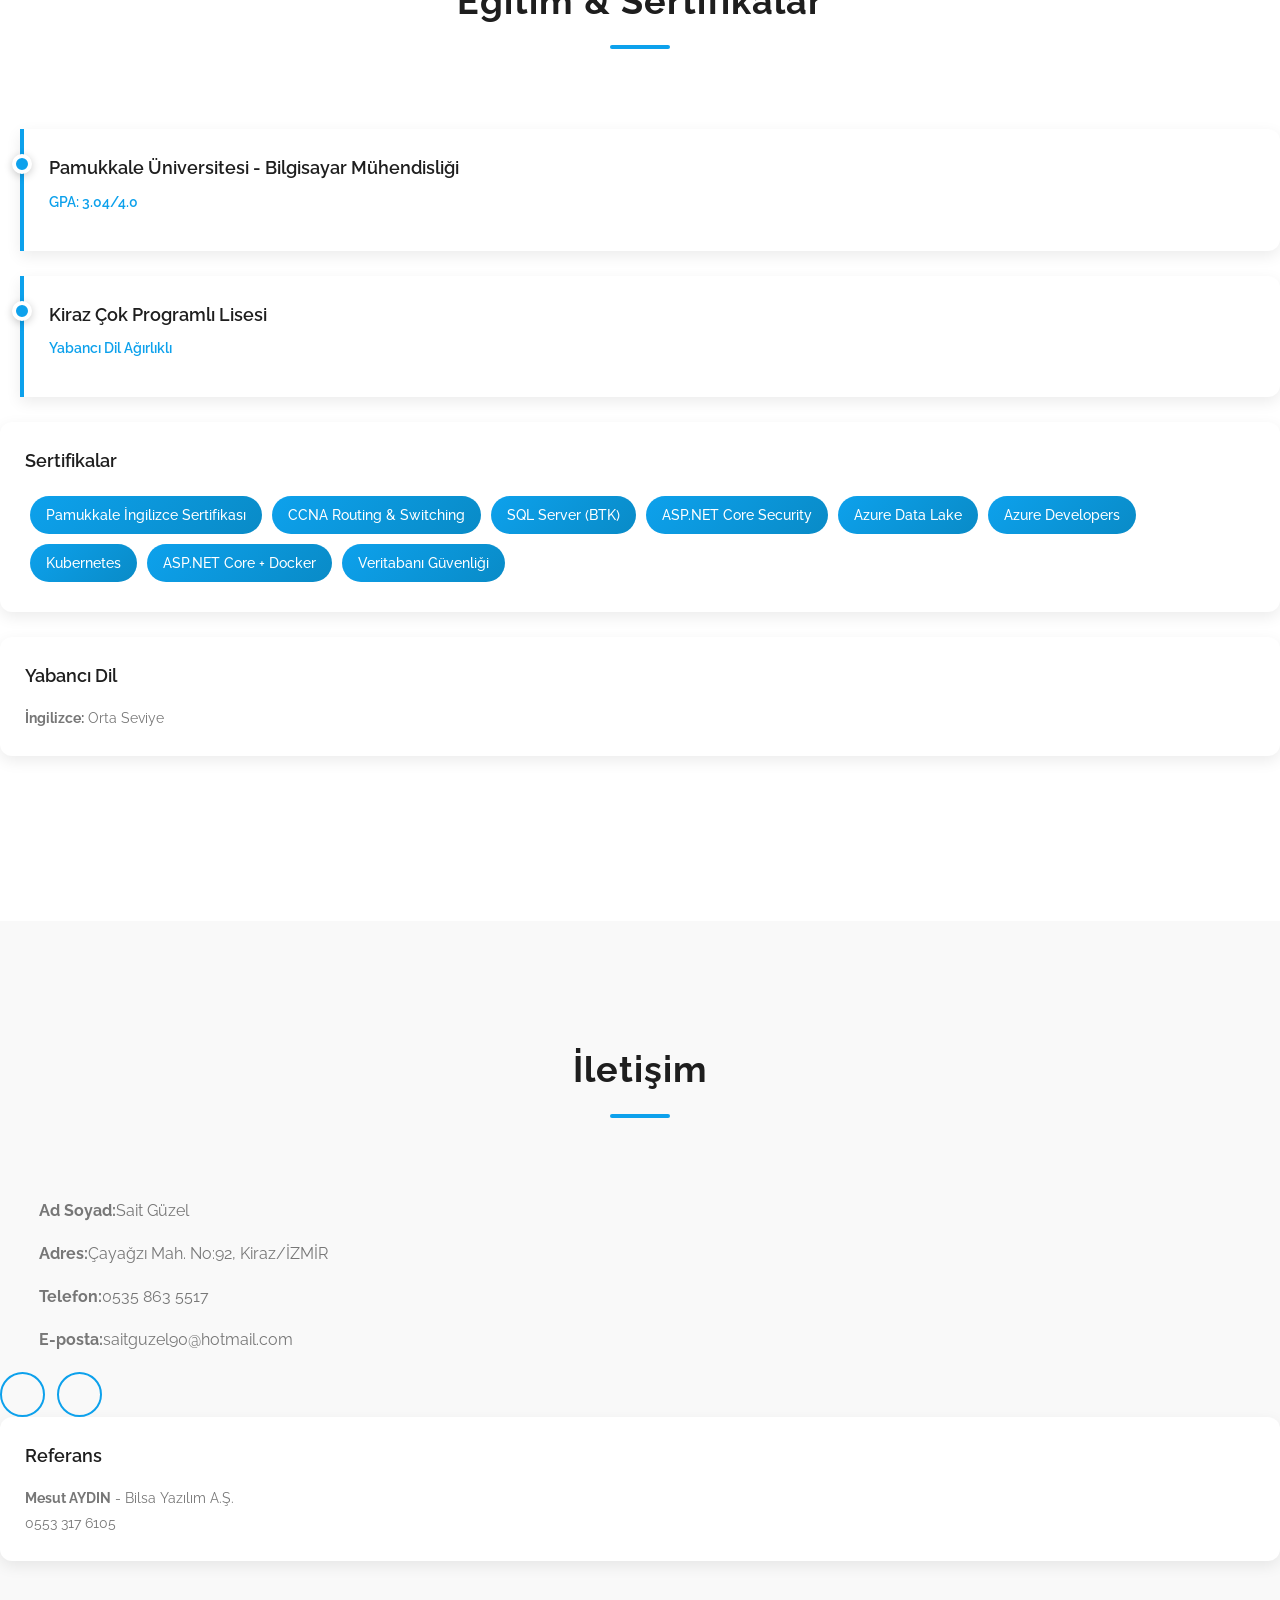
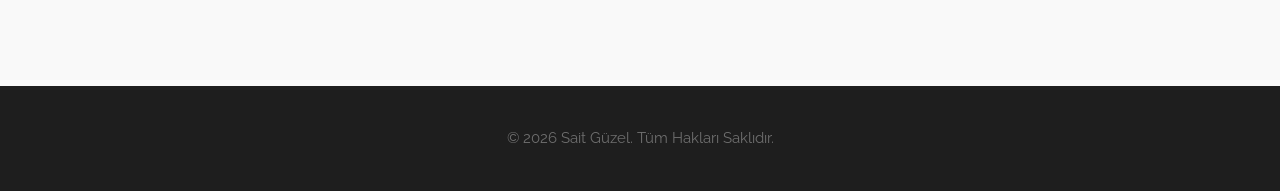
==== commit d05d1ea6: "update branch" ====
--- a/index.html
+++ b/index.html
@@ -478,23 +478,24 @@
       }
       .social-links a { 
         display: inline-flex; 
-        width: 50px; 
-        height: 50px; 
-        background: linear-gradient(135deg, var(--primary-color), #098bc7); 
-        color: var(--white); 
+        width: 45px; 
+        height: 45px; 
+        background: transparent; 
+        color: var(--primary-color); 
+        border: 2px solid var(--primary-color); 
         border-radius: 50%; 
         transition: all 0.3s ease;
         font-size: 20px;
         justify-content: center;
         align-items: center;
         text-decoration: none;
-        box-shadow: 0 4px 12px rgba(0,123,255,0.3);
         padding: 0;
       }
       .social-links a:hover { 
-        background: linear-gradient(135deg, #333, #000); 
-        transform: translateY(-5px) scale(1.05);
-        box-shadow: 0 8px 20px rgba(0,0,0,0.4);
+        background: var(--primary-color); 
+        color: var(--white);
+        transform: translateY(-3px) scale(1.05);
+        box-shadow: 0 6px 15px rgba(13, 161, 236, 0.3);
       }
       .social-links i {
         margin: 0 !important;
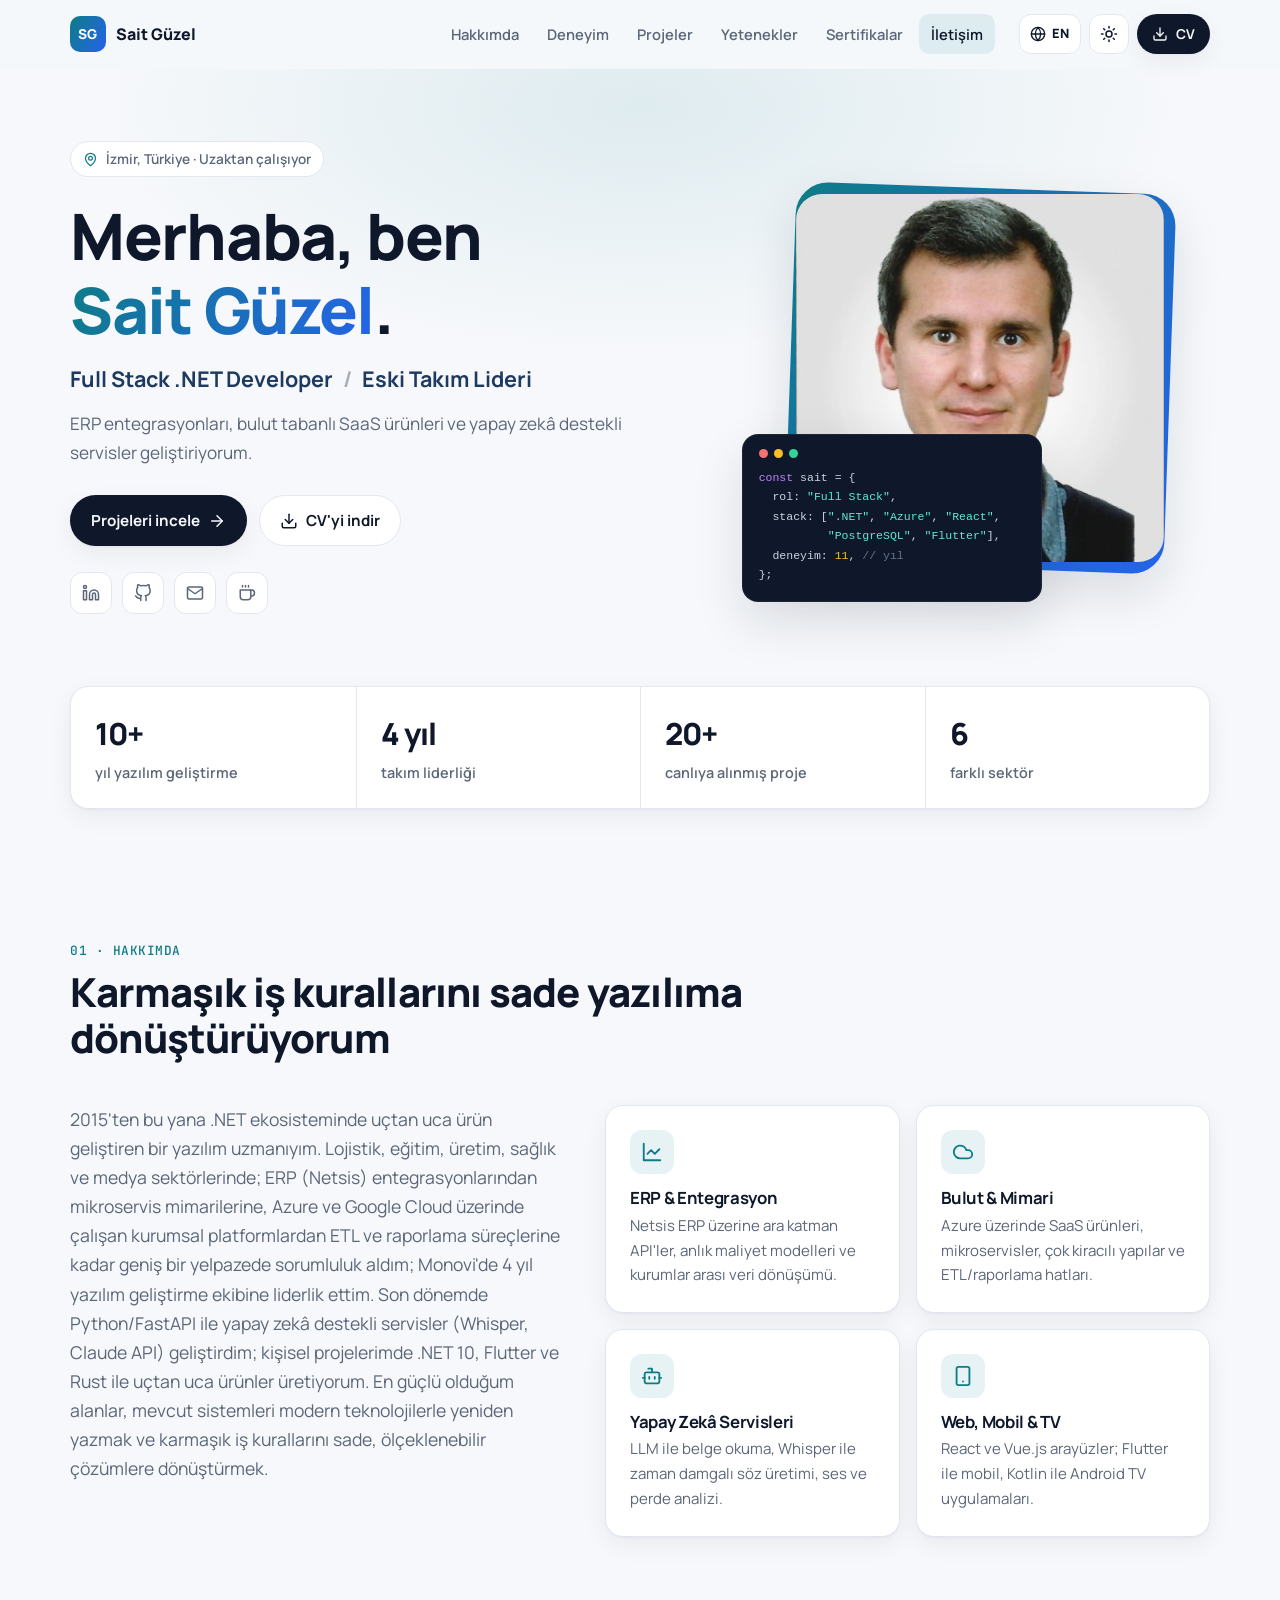
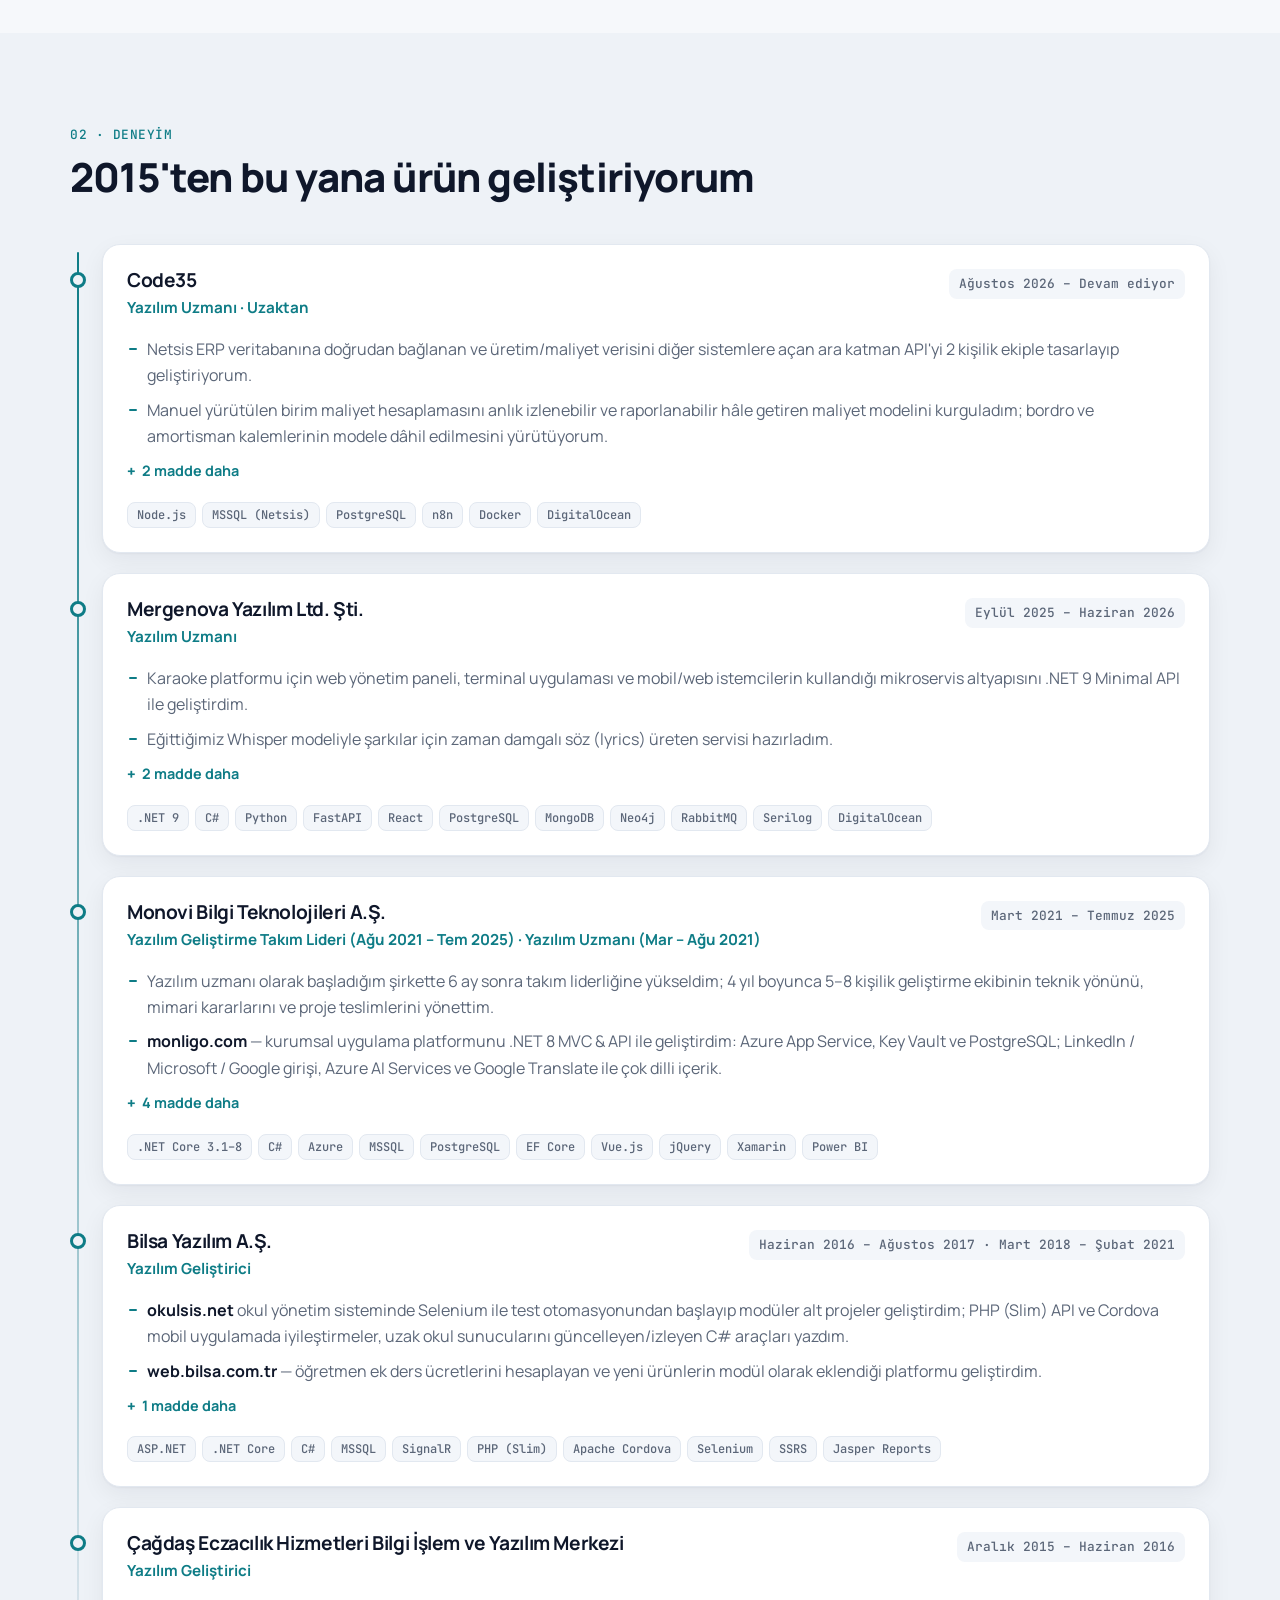
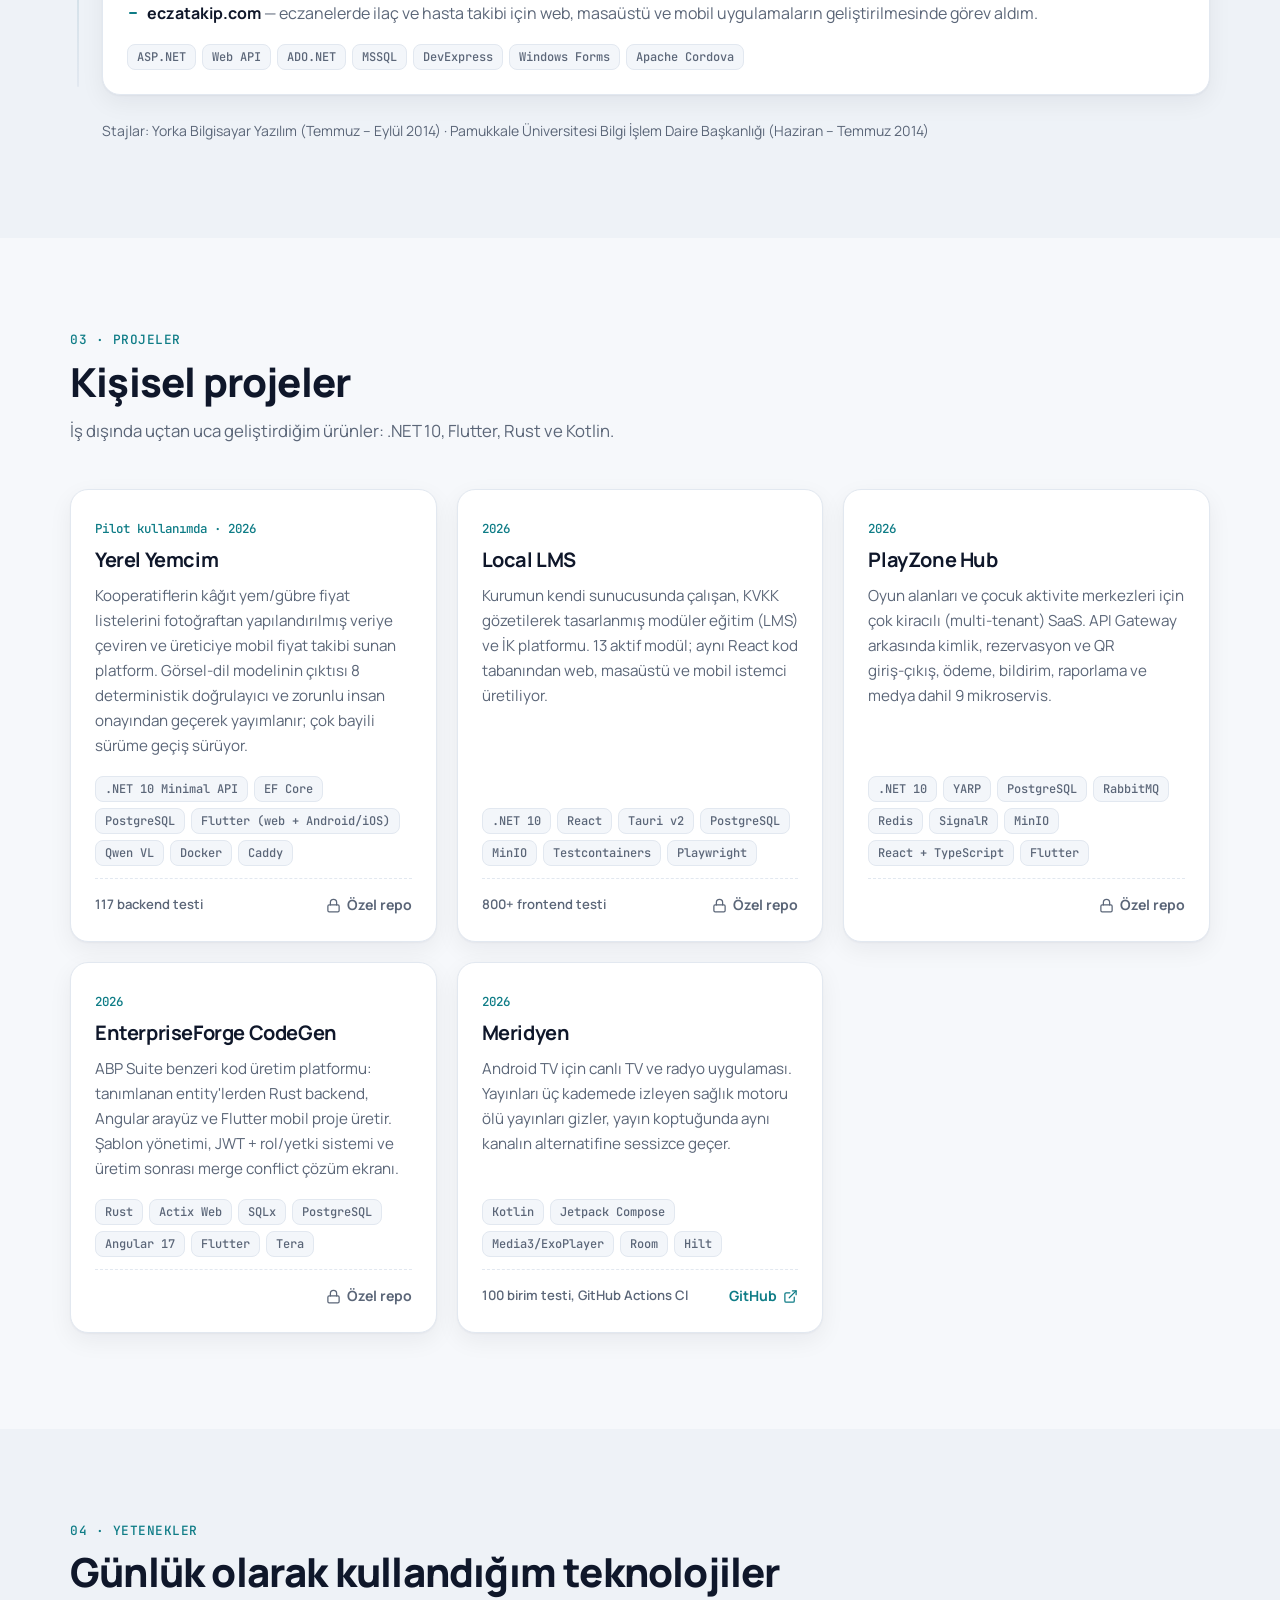
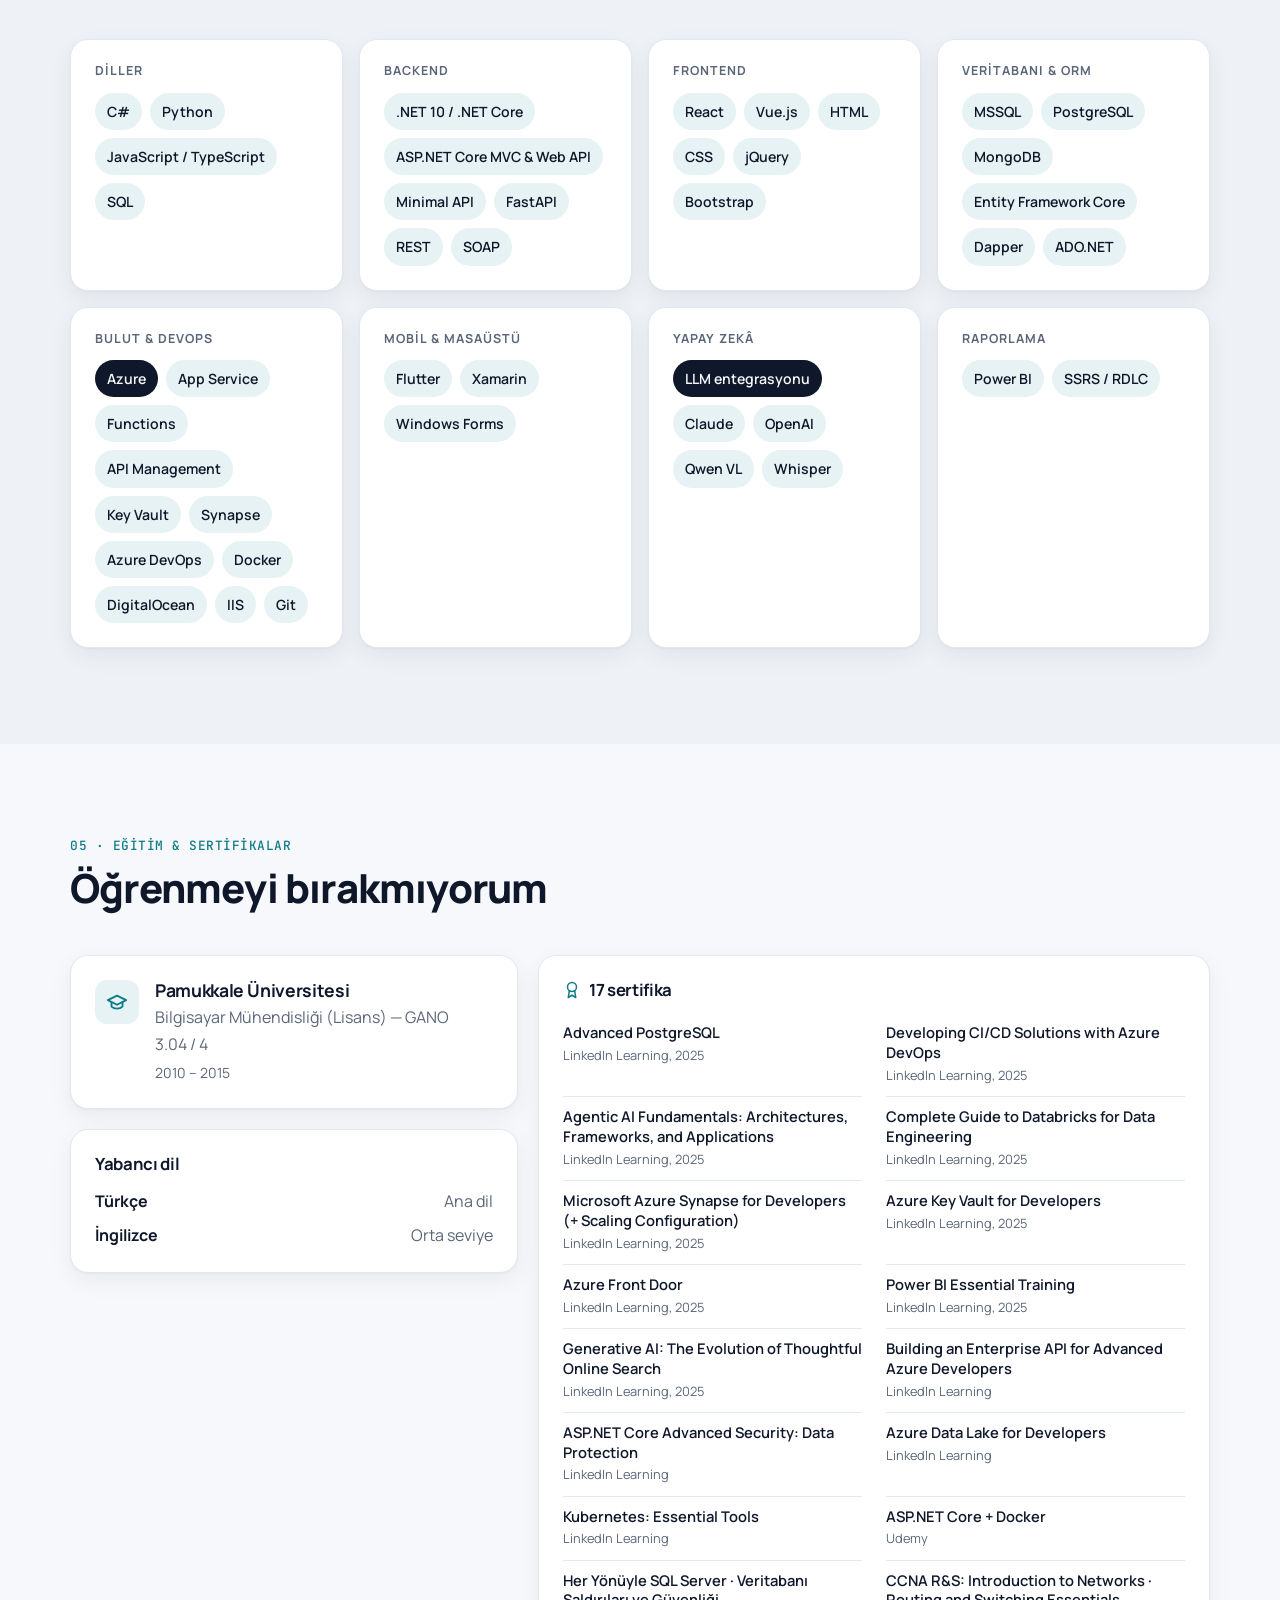
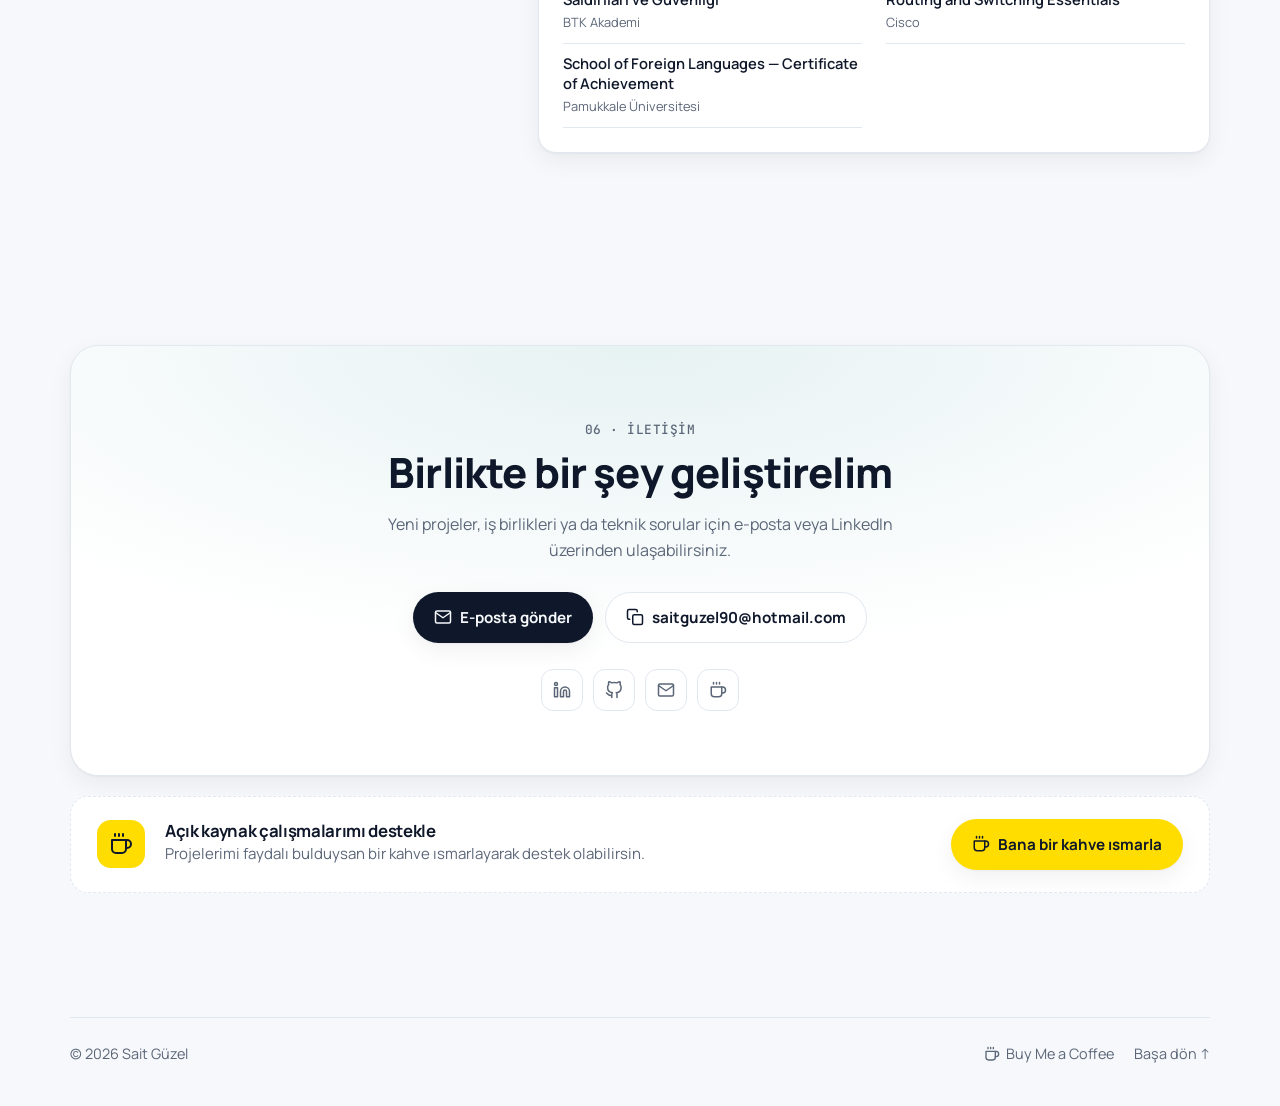
==== commit 7dc0c72e: "Redesign portfolio as a modern bilingual site Replace the TemplateMo/Bootstrap/jQuery template with " ====
--- a/index.html
+++ b/index.html
@@ -1,604 +1,244 @@
-<!DOCTYPE html>
+<!doctype html>
 <html lang="tr">
 <head>
-    <meta charset="utf-8">
-    <meta name="viewport" content="width=device-width, initial-scale=1, shrink-to-fit=no">
-    <meta name="description" content="Sait Güzel - Yazılım Uzmanı Portfolio">
-    <meta name="author" content="Sait Güzel">
-    <link href="https://fonts.googleapis.com/css?family=Raleway:100,200,300,400,500,600,700,800,900&display=swap" rel="stylesheet">
-    <title>Sait Güzel - Yazılım Uzmanı</title>
-    <link rel="stylesheet" type="text/css" href="assets/css/bootstrap.min.css">
-    <link rel="stylesheet" type="text/css" href="assets/css/font-awesome.css">
-    <link rel="stylesheet" href="assets/css/templatemo-breezed.css">
-    <link rel="stylesheet" href="assets/css/owl-carousel.css">
-    <link rel="stylesheet" href="assets/css/lightbox.css">
-    <style>
-      :root {
-        --primary-color: #0da1ec;
-        --secondary-color: #1e1e1e;
-        --text-color: #4a4a4a;
-        --light-bg: #f8f9fa;
-        --white: #ffffff;
-        --nav-height: 80px;
-      }
-      
-      * { margin: 0; padding: 0; box-sizing: border-box; }
-      html { scroll-behavior: smooth; scroll-padding-top: 100px; }
-      body { font-family: 'Raleway', sans-serif; font-size: 16px; line-height: 1.6; color: var(--text-color); }
-      
-      /* Navigation - Enhanced */
-      .header-area { 
-        position: fixed; 
-        top: 0; 
-        left: 0; 
-        width: 100%; 
-        background: rgba(30, 30, 30, 0.98); 
-        z-index: 1000; 
-        transition: all 0.3s ease;
-        box-shadow: 0 2px 20px rgba(0,0,0,0.1);
-        height: auto !important;
-      }
-      .header-area .navbar { 
-        display: flex; 
-        justify-content: space-between; 
-        align-items: center; 
-        padding: 0;
-        height: var(--nav-height);
-      }
-      .header-area .navbar-brand h2 { 
-        font-size: 28px; 
-        font-weight: 700; 
-        color: var(--white) !important; 
-        margin: 0;
-        letter-spacing: 1px;
-        line-height: var(--nav-height) !important;
-        text-transform: none !important;
-      }
-      .header-area .nav { 
-        display: flex; 
-        list-style: none; 
-        gap: 5px;
-        margin: 0;
-        padding: 0;
-        float: none !important;
-        margin-top: 0 !important;
-      }
-      .header-area .nav li { 
-        padding-left: 10px !important; 
-        padding-right: 10px !important;
-      }
-      .header-area .nav li a { 
-        display: block; 
-        padding: 12px 20px; 
-        color: var(--white) !important; 
-        text-decoration: none; 
-        font-weight: 500; 
-        font-size: 15px;
-        border-radius: 6px;
-        transition: all 0.3s ease;
-        letter-spacing: 0.5px;
-        text-transform: none !important;
-        height: auto !important;
-        line-height: normal !important;
-        opacity: 1 !important;
-      }
-      .header-area .nav li a:hover,
-      .header-area .nav li a.active { 
-        background: var(--primary-color); 
-        color: var(--white) !important;
-        transform: translateY(-2px);
-        opacity: 1 !important;
-      }
-      
-      /* Mobile Navigation */
-      @media (max-width: 991px) {
-        .header-area .navbar { 
-          flex-direction: row; 
-          min-height: 80px;
-          padding: 15px 0; 
-          position: relative;
-        }
-        .navbar-toggler {
-          display: block !important;
-          background: transparent !important;
-          border: 2px solid var(--white) !important;
-          padding: 8px 12px !important;
-          border-radius: 6px !important;
-          cursor: pointer;
-          margin-left: auto;
-          transition: all 0.3s ease;
-        }
-        .navbar-toggler:hover {
-          background: rgba(255,255,255,0.1) !important;
-        }
-        .navbar-toggler-icon {
-          background-image: url("data:image/svg+xml,%3csvg xmlns='http://www.w3.org/2000/svg' viewBox='0 0 30 30'%3e%3cpath stroke='rgba(255, 255, 255, 1)' stroke-linecap='round' stroke-miterlimit='10' stroke-width='2' d='M4 7h22M4 15h22M4 23h22'/%3e%3c/svg%3e") !important;
-          width: 22px !important;
-          height: 18px !important;
-          display: block;
-        }
-        .header-area .nav { 
-          display: none;
-          flex-wrap: wrap; 
-          justify-content: center; 
-          margin-top: 15px; 
-          gap: 10px;
-          width: 100%;
-          flex-direction: column;
-          align-items: center;
-          background: rgba(30, 30, 30, 0.98);
-          padding: 20px 0;
-          border-radius: 8px;
-          position: absolute;
-          top: 100%;
-          left: 0;
-          z-index: 999;
-          box-shadow: 0 10px 30px rgba(0,0,0,0.3);
-        }
-        .header-area .nav.show {
-          display: flex !important;
-          animation: slideDown 0.3s ease;
-        }
-        .header-area .nav li { 
-          width: 100%;
-          text-align: center;
-          padding: 5px 0 !important;
-        }
-        .header-area .nav li a { 
-          padding: 15px 20px; 
-          font-size: 16px; 
-          width: 100%;
-        }
-        .main-banner .text-content h3 { font-size: 36px !important; }
-        .main-banner .text-content p { font-size: 16px !important; }
-      }
-      
-      @keyframes slideDown {
-        from { opacity: 0; transform: translateY(-10px); }
-        to { opacity: 1; transform: translateY(0); }
-      }
-      
-      @media (min-width: 992px) {
-        .navbar-toggler {
-          display: none !important;
-        }
-      }
-      
-      /* Main Banner - Enhanced */
-      .main-banner { 
-        height: 100vh; 
-        min-height: 600px; 
-        display: flex; 
-        align-items: center; 
-        justify-content: center; 
-        background: linear-gradient(135deg, rgba(30, 30, 30, 0.85), rgba(13, 161, 236, 0.7)), url('https://images.unsplash.com/photo-1498050108023-c5249f4df085?ixlib=rb-4.0.3&auto=format&fit=crop&w=2072&q=80');
-        background-size: cover; 
-        background-position: center top; 
-        background-attachment: fixed;
-        position: relative;
-        margin-top: 0;
-        overflow: hidden;
-      }
-      .main-banner::before {
-        content: '';
-        position: absolute;
-        top: 0;
-        left: 0;
-        width: 100%;
-        height: 100%;
-        background: transparent;
-        z-index: 1;
-      }
-      .main-banner .header-text {
-        width: 100%;
-        height: 100%;
-        display: flex;
-        align-items: center;
-        justify-content: center;
-        position: relative;
-        z-index: 10;
-      }
-      .main-banner .Modern-Slider {
-        width: 100%;
-        height: 100%;
-        display: flex;
-        align-items: center;
-        justify-content: center;
-        background: transparent !important;
-        pointer-events: none !important;
-      }
-      .main-banner .item {
-        width: 100%;
-        height: 100%;
-        display: flex;
-        align-items: center;
-        justify-content: center;
-        pointer-events: none !important;
-      }
-      .main-banner .img-fill {
-        width: 100%;
-        height: 100%;
-        display: flex;
-        align-items: center;
-        justify-content: center;
-        position: relative;
-        background: transparent !important;
-        pointer-events: none !important;
-      }
-      .main-banner .text-content,
-      .main-banner .item .text-content { 
-        text-align: center; 
-        color: var(--white); 
-        max-width: 900px;
-        padding: 50px 40px;
-        animation: fadeInUp 1s ease;
-        position: relative !important;
-        z-index: 10;
-        width: auto !important;
-        top: auto !important;
-        left: auto !important;
-        transform: none !important;
-        pointer-events: auto !important;
-      }
-      .main-banner .text-content h3,
-      .main-banner .item h3,
-      .main-banner .item .text-content h3 { 
-        font-size: 56px !important; 
-        font-weight: 800 !important; 
-        color: var(--white) !important; 
-        margin-bottom: 20px !important; 
-        text-shadow: 2px 2px 4px rgba(0,0,0,0.5);
-        letter-spacing: 2px;
-        text-transform: none !important;
-        animation: none !important;
-      }
-      .main-banner .text-content p,
-      .main-banner .item h5,
-      .main-banner .item .text-content p { 
-        font-size: 22px !important; 
-        color: var(--white) !important; 
-        margin-bottom: 35px !important; 
-        font-weight: 400 !important;
-        opacity: 0.95;
-        letter-spacing: 1px;
-        animation: none !important;
-        overflow: visible !important;
-        text-shadow: 1px 1px 3px rgba(0,0,0,0.5);
-      }
-      .main-stroked-button, .main-filled-button { 
-        display: inline-block; 
-        padding: 14px 35px; 
-        margin: 10px; 
-        border-radius: 50px; 
-        text-decoration: none; 
-        font-weight: 600; 
-        font-size: 16px;
-        transition: all 0.3s ease;
-        text-transform: uppercase;
-        letter-spacing: 1px;
-        cursor: pointer;
-        pointer-events: auto !important;
-        z-index: 100 !important;
-        position: relative;
-      }
-      .main-stroked-button { 
-        border: 3px solid var(--white); 
-        color: var(--white); 
-        background: transparent;
-      }
-      .main-stroked-button:hover { 
-        background: var(--white); 
-        color: var(--primary-color);
-        transform: translateY(-3px);
-        box-shadow: 0 10px 20px rgba(255,255,255,0.2);
-      }
-      .main-filled-button { 
-        background: var(--primary-color); 
-        color: var(--white); 
-        border: 3px solid var(--primary-color);
-      }
-      .main-filled-button:hover { 
-        background: var(--white); 
-        color: var(--primary-color);
-        border-color: var(--white);
-        transform: translateY(-3px);
-        box-shadow: 0 10px 20px rgba(13, 161, 236, 0.3);
-      }
-      
-      @keyframes fadeInUp {
-        from { opacity: 0; transform: translateY(30px); }
-        to { opacity: 1; transform: translateY(0); }
-      }
-      
-      /* Section Styling */
-      .section { padding: 100px 0; }
-      .section-heading { text-align: center; margin-bottom: 60px; }
-      .section-heading h2 { 
-        font-size: 36px; 
-        font-weight: 700; 
-        color: var(--secondary-color); 
-        margin-bottom: 20px; 
-        position: relative;
-        display: inline-block;
-      }
-      .section-heading h2::after {
-        content: '';
-        display: block;
-        width: 60px;
-        height: 4px;
-        background: var(--primary-color);
-        margin: 15px auto 0;
-        border-radius: 2px;
-      }
-      
-      /* Skill Items */
-      .skill-item { 
-        background: var(--white); 
-        padding: 25px; 
-        border-radius: 12px; 
-        margin-bottom: 25px; 
-        box-shadow: 0 5px 15px rgba(0,0,0,0.08);
-        transition: transform 0.3s ease;
-      }
-      .skill-item:hover { transform: translateY(-5px); }
-      .skill-item h4 { 
-        margin-bottom: 15px; 
-        color: var(--secondary-color); 
-        font-size: 18px;
-        font-weight: 600;
-      }
-      .skill-item h4 i { margin-right: 10px; color: var(--primary-color); }
-      .skill-tags span { 
-        display: inline-block; 
-        background: linear-gradient(135deg, var(--primary-color), #098bc7); 
-        color: var(--white); 
-        padding: 8px 16px; 
-        border-radius: 25px; 
-        font-size: 14px; 
-        margin: 5px; 
-        font-weight: 500;
-        transition: all 0.3s ease;
-      }
-      .skill-tags span:hover { 
-        transform: scale(1.05); 
-        box-shadow: 0 5px 15px rgba(13, 161, 236, 0.3);
-      }
-      
-      /* Timeline */
-      .timeline-item { 
-        padding: 25px; 
-        border-left: 4px solid var(--primary-color); 
-        margin-left: 20px; 
-        position: relative; 
-        background: var(--white);
-        border-radius: 0 12px 12px 0;
-        margin-bottom: 25px;
-        box-shadow: 0 5px 15px rgba(0,0,0,0.08);
-        transition: all 0.3s ease;
-      }
-      .timeline-item:hover { 
-        transform: translateX(5px); 
-        box-shadow: 0 8px 25px rgba(0,0,0,0.12);
-      }
-      .timeline-item::before { 
-        content: ""; 
-        position: absolute; 
-        left: -12px; 
-        top: 25px; 
-        width: 20px; 
-        height: 20px; 
-        background: var(--primary-color); 
-        border-radius: 50%; 
-        border: 4px solid var(--white);
-        box-shadow: 0 2px 8px rgba(0,0,0,0.2);
-      }
-      .timeline-item h4 { 
-        color: var(--secondary-color); 
-        margin-bottom: 8px; 
-        font-size: 18px;
-        font-weight: 600;
-      }
-      .timeline-item .date { 
-        color: var(--primary-color); 
-        font-weight: 600; 
-        margin-bottom: 12px; 
-        display: block; 
-        font-size: 14px;
-      }
-      .timeline-item p { 
-        color: var(--text-color); 
-        line-height: 1.7; 
-        font-size: 15px;
-      }
-      
-      /* Project Cards */
-      .project-card { 
-        background: var(--white); 
-        border-radius: 12px; 
-        box-shadow: 0 5px 20px rgba(0,0,0,0.1); 
-        padding: 30px; 
-        margin-bottom: 30px; 
-        transition: all 0.3s ease;
-        border: 1px solid rgba(0,0,0,0.05);
-      }
-      .project-card:hover { 
-        transform: translateY(-8px); 
-        box-shadow: 0 15px 35px rgba(0,0,0,0.15);
-      }
-      .project-card h4 { 
-        color: var(--secondary-color); 
-        margin-bottom: 15px; 
-        font-size: 20px;
-        font-weight: 600;
-      }
-      .project-card p { 
-        color: var(--text-color); 
-        line-height: 1.7;
-        font-size: 15px;
-      }
-      .project-card .tech-stack { 
-        margin-top: 20px; 
-        display: flex;
-        flex-wrap: wrap;
-        gap: 8px;
-      }
-      .project-card .tech-stack span { 
-        display: inline-block; 
-        background: linear-gradient(135deg, #eef5fb, #d9e9f5); 
-        color: var(--primary-color); 
-        padding: 6px 14px; 
-        border-radius: 20px; 
-        font-size: 13px; 
-        font-weight: 500;
-        transition: all 0.3s ease;
-      }
-      .project-card .tech-stack span:hover { 
-        background: var(--primary-color); 
-        color: var(--white);
-        transform: scale(1.05);
-      }
-      
-      /* Contact Info */
-      .contact-info p { 
-        margin-bottom: 18px; 
-        font-size: 16px;
-        display: flex;
-        align-items: center;
-      }
-      .contact-info i { 
-        color: var(--primary-color); 
-        margin-right: 15px; 
-        width: 24px; 
-        font-size: 18px;
-      }
-      .social-links { 
-        display: flex; 
-        gap: 12px;
-        justify-content: flex-start;
-      }
-      .social-links a { 
-        display: inline-flex; 
-        width: 45px; 
-        height: 45px; 
-        background: transparent; 
-        color: var(--primary-color); 
-        border: 2px solid var(--primary-color); 
-        border-radius: 50%; 
-        transition: all 0.3s ease;
-        font-size: 20px;
-        justify-content: center;
-        align-items: center;
-        text-decoration: none;
-        padding: 0;
-      }
-      .social-links a:hover { 
-        background: var(--primary-color); 
-        color: var(--white);
-        transform: translateY(-3px) scale(1.05);
-        box-shadow: 0 6px 15px rgba(13, 161, 236, 0.3);
-      }
-      .social-links i {
-        margin: 0 !important;
-      }
-      
-      /* About Text */
-      .about-text { 
-        line-height: 1.9; 
-        color: var(--text-color); 
-        text-align: justify; 
-        font-size: 16px;
-        background: var(--white);
-        padding: 30px;
-        border-radius: 12px;
-        box-shadow: 0 5px 15px rgba(0,0,0,0.08);
-      }
-      .about-text p { margin-bottom: 20px; }
-      
-      /* Footer */
-      footer { 
-        background: var(--secondary-color); 
-        color: var(--white); 
-        padding: 40px 0; 
-        text-align: center; 
-      }
-      footer p { margin: 0; font-size: 15px; opacity: 0.9; }
-      
-      /* Responsive Design */
-      @media (max-width: 768px) {
-        .main-banner .text-content h3 { font-size: 32px; }
-        .main-banner .text-content p { font-size: 16px; }
-        .main-stroked-button, .main-filled-button { 
-          display: block; 
-          margin: 10px auto; 
-          width: 90%; 
-          max-width: 300px;
-        }
-        .section { padding: 60px 0; }
-        .section-heading h2 { font-size: 28px; }
-        .skill-item, .project-card, .timeline-item { padding: 20px; }
-        .about-text { padding: 20px; }
-        .main-banner { background-attachment: scroll; }
-      }
-      
-      @media (max-width: 576px) {
-        .main-banner .text-content h3 { font-size: 28px; }
-        .main-banner .text-content p { font-size: 14px; }
-        .header-area .navbar-brand h2 { font-size: 22px; }
-        .skill-tags span { font-size: 12px; padding: 6px 12px; }
-        .main-banner .text-content { padding: 30px 20px; }
-      }
-    </style>
-    <script>
-      document.addEventListener('DOMContentLoaded', function() {
-        const navbarToggler = document.querySelector('.navbar-toggler');
-        const nav = document.querySelector('.header-area .nav');
-        
-        if (navbarToggler && nav) {
-          navbarToggler.addEventListener('click', function() {
-            nav.classList.toggle('show');
-          });
-          
-          // Close menu when clicking on a link
-          const navLinks = nav.querySelectorAll('a');
-          navLinks.forEach(function(link) {
-            link.addEventListener('click', function() {
-              nav.classList.remove('show');
-            });
-          });
-        }
-      });
-    </script>
+<meta charset="utf-8">
+<meta name="viewport" content="width=device-width, initial-scale=1">
+<title>Sait Güzel · Full Stack .NET Developer</title>
+<meta name="description" content="Sait Güzel, Full Stack .NET Developer. ERP entegrasyonları, bulut tabanlı SaaS ürünleri ve yapay zekâ destekli servisler geliştiriyorum.">
+<meta name="author" content="Sait Güzel">
+<link rel="canonical" href="https://saitguzel.github.io/">
+<link rel="alternate" hreflang="tr" href="https://saitguzel.github.io/">
+<link rel="alternate" hreflang="en" href="https://saitguzel.github.io/en/">
+<link rel="alternate" hreflang="x-default" href="https://saitguzel.github.io/">
+<meta name="theme-color" content="#0b1220" media="(prefers-color-scheme: dark)">
+<meta name="theme-color" content="#f6f8fb" media="(prefers-color-scheme: light)">
+<meta property="og:type" content="profile">
+<meta property="og:title" content="Sait Güzel · Full Stack .NET Developer">
+<meta property="og:description" content="ERP entegrasyonları, bulut tabanlı SaaS ürünleri ve yapay zekâ destekli servisler geliştiriyorum.">
+<meta property="og:url" content="https://saitguzel.github.io/">
+<meta property="og:image" content="https://saitguzel.github.io/assets/img/sait-guzel.jpg">
+<meta property="og:locale" content="tr_TR">
+<meta name="twitter:card" content="summary">
+<link rel="icon" href="favicon.svg" type="image/svg+xml">
+<link rel="preconnect" href="https://fonts.googleapis.com">
+<link rel="preconnect" href="https://fonts.gstatic.com" crossorigin>
+<link href="https://fonts.googleapis.com/css2?family=Manrope:wght@400;500;600;700;800&family=JetBrains+Mono:wght@400;500&display=swap" rel="stylesheet">
+<link rel="stylesheet" href="assets/css/style.css">
+<script>try{var t=localStorage.getItem("theme");if(t)document.documentElement.dataset.theme=t}catch(e){}</script>
+<script type="application/ld+json">{"@context": "https://schema.org", "@type": "Person", "name": "Sait Güzel", "jobTitle": "Full Stack .NET Developer", "url": "https://saitguzel.github.io/", "image": "https://saitguzel.github.io/assets/img/sait-guzel.jpg", "email": "mailto:saitguzel90@hotmail.com", "address": {"@type": "PostalAddress", "addressLocality": "İzmir", "addressCountry": "TR"}, "alumniOf": "Pamukkale Üniversitesi", "sameAs": ["https://www.linkedin.com/in/saitguzel/", "https://github.com/saitguzel", "https://buymeacoffee.com/saitguzel"], "knowsAbout": ["C#", ".NET", "ASP.NET Core", "Azure", "PostgreSQL", "React", "Flutter", "ERP", "LLM"]}</script>
 </head>
 <body>
-    <div id="preloader"><div class="jumper"><div></div><div></div><div></div></div></div>
-    <header class="header-area header-sticky navbar-light"><div class="container"><nav class="navbar"><a class="navbar-brand" href="#top"><h2>Sait Güzel</h2></a><button class="navbar-toggler" type="button" data-toggle="collapse" data-target="#navbarNav" aria-controls="navbarNav" aria-expanded="false" aria-label="Toggle navigation"><span class="navbar-toggler-icon"></span></button><ul class="nav" id="navbarNav"><li><a href="#about">Hakkımda</a></li><li><a href="#experience">Deneyim</a></li><li><a href="#skills">Yetenekler</a></li><li><a href="#projects">Projeler</a></li><li><a href="#education">Eğitim</a></li><li><a href="#contact">İletişim</a></li></ul></nav></div></header>
-    <div class="main-banner header-text" id="top">
-      <div class="Modern-Slider">
-        <div class="item">
-          <div class="img-fill">
-            <div class="text-content">
-              <h3>Sait Güzel</h3>
-              <p>Yazılım Uzmanı | .NET Core | Python | Full Stack Developer</p>
-              <a href="#about" class="main-stroked-button">Daha Fazla Bilgi</a>
-              <a href="#contact" class="main-filled-button">İletişime Geç</a>
-            </div>
-          </div>
-        </div>
-      </div>
-    </div>
-    <section class="section" id="about"><div class="container"><div class="row"><div class="col-lg-12"><div class="section-heading"><h2>Hakkımda</h2></div><div class="about-text"><p>2015 yılı mezuniyetimden bu yana yazılım uzmanı olarak çalışmakta olup, masaüstü, mobil ve özellikle web platformlarında çeşitli projeler geliştirme fırsatı buldum. Hem eski projelerin yeni teknolojilerle yeniden yazılması ve optimizasyonu süreçlerinde hem de sıfırdan yeni projelerin geliştirilmesinde aktif rol aldım.</p><p>Modern teknolojileri kullanarak, kullanıcı ihtiyaçlarına uygun, yenilikçi ve ölçeklenebilir çözümler üretmek benim için büyük bir motivasyon kaynağı oldu. Sürekli öğrenmeye ve kendimi geliştirmeye açık bir yapıya sahibim. Mesleki bilgi birikimim ve deneyimlerimle, çalıştığım kuruma değer katmayı ve yenilikçi çözümler üretmeyi hedefliyorum.</p></div></div></div></div></section>
-    <section class="section" id="experience" style="background: #f9f9f9;"><div class="container"><div class="row"><div class="col-lg-12"><div class="section-heading"><h2>İş Deneyimi</h2></div></div><div class="col-lg-6"><div class="timeline-item"><h4>Mergenova Yazılım Ltd. Şti. - Yazılım Uzmanı</h4><span class="date">Eylül 2025 - Haziran 2026</span><p>Karaoke uygulaması için web yönetim paneli, terminal uygulaması ve mikroservis mimarisi geliştirme.</p></div><div class="timeline-item"><h4>Monovi Bilgi Teknolojileri - Yazılım Uzmanı</h4><span class="date">Mart 2021 - Temmuz 2025</span><p>Azure tabanlı kurumsal uygulamalar, lojistik takip sistemleri, blockchain tokenize emlak platformu ve çeşitli API geliştirme projeleri.</p></div><div class="timeline-item"><h4>Bilsa Yazılım A.Ş. - Yazılım Uzmanı</h4><span class="date">Mart 2018 - Mart 2021</span><p>Okul yönetim sistemi, akıllı tahta yönetim sistemi ve çeşitli eğitim teknolojileri projeleri.</p></div></div><div class="col-lg-6"><div class="timeline-item"><h4>Bilsa Yazılım A.Ş. - Yazılım Uzmanı</h4><span class="date">Haziran 2016 - Temmuz 2017</span><p>.Net Framework tabanlı masaüstü ve web uygulamaları geliştirme.</p></div><div class="timeline-item"><h4>Çağdaş Eczacılık Hizmetleri - Yazılım Uzmanı</h4><span class="date">Aralık 2015 - Haziran 2016</span><p>Eczane ilaç ve hasta takip sistemi (web, masaüstü ve mobil) geliştirme.</p></div><div class="timeline-item"><h4>Staj Deneyimleri</h4><span class="date">2014</span><p>Yorka Bilgisayar ve Pamukkale Üniversitesi Bilgi İşlem Daire Başkanlığı'nda yazılım stajları.</p></div></div></div></div></section>
-    <section class="section" id="skills"><div class="container"><div class="row"><div class="col-lg-12"><div class="section-heading"><h2>Yetenekler & Teknolojiler</h2></div></div><div class="col-lg-6"><div class="skill-item"><h4><i class="fa fa-code"></i> Programlama Dilleri</h4><div class="skill-tags"><span>C#</span><span>.NET 9</span><span>Python</span><span>JavaScript</span><span>PHP</span><span>C</span><span>C++</span><span>SQL</span></div></div><div class="skill-item"><h4><i class="fa fa-server"></i> Backend</h4><div class="skill-tags"><span>ASP.NET Core MVC</span><span>.NET Core API</span><span>Minimal API</span><span>FastAPI</span><span>Web Services</span><span>REST API</span><span>Entity Framework</span><span>Dapper</span></div></div><div class="skill-item"><h4><i class="fa fa-desktop"></i> Frontend</h4><div class="skill-tags"><span>HTML5</span><span>CSS3</span><span>JavaScript</span><span>jQuery</span><span>Vue.js</span><span>React.js</span><span>Bootstrap</span><span>Blazor</span></div></div><div class="skill-item"><h4><i class="fa fa-database"></i> Veritabanı</h4><div class="skill-tags"><span>MSSQL</span><span>PostgreSQL</span><span>SQLite</span><span>MongoDB</span><span>Neo4j</span><span>Azure SQL</span><span>EF Core</span><span>LINQ</span></div></div></div><div class="col-lg-6"><div class="skill-item"><h4><i class="fa fa-cloud"></i> Bulut Hizmetleri</h4><div class="skill-tags"><span>Azure App Service</span><span>Azure APIM</span><span>Azure Key Vault</span><span>Azure Synapse</span><span>Azure AI Services</span><span>Google Cloud</span><span>Digital Ocean</span><span>Docker</span></div></div><div class="skill-item"><h4><i class="fa fa-mobile"></i> Mobil & Masaüstü</h4><div class="skill-tags"><span>Xamarin</span><span>.NET MAUI</span><span>Flutter</span><span>Electron.js</span><span>Apache Cordova</span><span>Windows Forms</span></div></div><div class="skill-item"><h4><i class="fa fa-cogs"></i> Araçlar & Diğer</h4><div class="skill-tags"><span>Git</span><span>Visual Studio</span><span>VS Code</span><span>Rider</span><span>IIS</span><span>Selenium</span><span>Power BI</span><span>Grafana</span><span>RabbitMQ</span><span>Serilog</span></div></div><div class="skill-item"><h4><i class="fa fa-robot"></i> Yapay Zeka</h4><div class="skill-tags"><span>Claude</span><span>OpenAI</span><span>Whisper</span><span>Deepseek</span><span>FFmpeg</span></div></div></div></div></div></section>
-    <section class="section" id="projects" style="background: #f9f9f9;"><div class="container"><div class="row"><div class="col-lg-12"><div class="section-heading"><h2>Öne Çıkan Projeler</h2></div></div><div class="col-lg-6"><div class="project-card"><h4>Tonton Karaoke Platformu</h4><p>Karaoke uygulaması için web yönetim paneli, terminal uygulaması ve mikroservis mimarisi. Video üretimi, pitch hesaplama ve AI tabanlı şarkı analizi.</p><div class="tech-stack"><span>.NET 9 Minimal API</span><span>Python FastAPI</span><span>PostgreSQL</span><span>MongoDB</span><span>Neo4j</span><span>React.js</span><span>RabbitMQ</span><span>Whisper AI</span><span>Digital Ocean</span></div></div><div class="project-card"><h4>Smart Report - Azure Synapse Analytics</h4><p>Satış verileri için ETL süreçleri, veri temizleme, dönüştürme ve Power BI ile analiz raporlamaları.</p><div class="tech-stack"><span>Azure Synapse</span><span>Power BI</span><span>Power Automate</span></div></div><div class="project-card"><h4>monligo.com - Kurumsal Platform</h4><p>Şirketler için kurumsal uygulamaların yer aldığı web tabanlı platform. Çoklu dil desteği ve 3rd party login entegrasyonları.</p><div class="tech-stack"><span>.NET 8 MVC</span><span>.NET 8 API</span><span>Azure PostgreSQL</span><span>Azure AI Services</span><span>Google Cloud Translate</span><span>Fluent Validation</span><span>Serilog</span></div></div></div><div class="col-lg-6"><div class="project-card"><h4>emlaklira.com - Blockchain Emlak Tokenization</h4><p>Blockchain ile emlak tokenize ederek alım-satım yapılabilen findeks uygulaması. Smart contract ve Web3 entegrasyonu.</p><div class="tech-stack"><span>.NET 6</span><span>Azure SQL Ledger</span><span>EF Core</span><span>Solidity</span><span>Web3</span><span>Azure APIM</span><span>Azure Functions</span></div></div><div class="project-card"><h4>Trace & ICS2 Web App - Lojistik Takip</h4><p>Lojistik firmaları için Avrupa Birliği yönetmeliklerine uygun veri gönderim sistemi.</p><div class="tech-stack"><span>.NET 6 MVC</span><span>.NET 6 API</span><span>MSSQL</span><span>Entity Framework</span></div></div><div class="project-card"><h4>okulsis.net - Okul Yönetim Sistemi</h4><p>Modüler okul yönetim sistemi. Selenium testing, PHP API ve Apache Cordova mobil uygulama.</p><div class="tech-stack"><span>ASP.NET</span><span>MSSQL</span><span>EF</span><span>PHP Slim</span><span>Jasper Reports</span><span>Apache Cordova</span><span>Selenium</span><span>Telerik</span></div></div></div></div></div></section>
-    <section class="section" id="education"><div class="container"><div class="row"><div class="col-lg-12"><div class="section-heading"><h2>Eğitim & Sertifikalar</h2></div></div><div class="col-lg-6"><div class="timeline-item"><h4>Pamukkale Üniversitesi - Bilgisayar Mühendisliği</h4><span class="date">GPA: 3.04/4.0</span></div><div class="timeline-item"><h4>Kiraz Çok Programlı Lisesi</h4><span class="date">Yabancı Dil Ağırlıklı</span></div></div><div class="col-lg-6"><div class="skill-item"><h4>Sertifikalar</h4><div class="skill-tags" style="text-align: left;"><span>Pamukkale İngilizce Sertifikası</span><span>CCNA Routing & Switching</span><span>SQL Server (BTK)</span><span>ASP.NET Core Security</span><span>Azure Data Lake</span><span>Azure Developers</span><span>Kubernetes</span><span>ASP.NET Core + Docker</span><span>Veritabanı Güvenliği</span></div></div><div class="skill-item"><h4>Yabancı Dil</h4><p><strong>İngilizce:</strong> Orta Seviye</p></div></div></div></div></section>
-    <section class="section" id="contact" style="background: #f9f9f9;"><div class="container"><div class="row"><div class="col-lg-12"><div class="section-heading"><h2>İletişim</h2></div></div><div class="col-lg-6"><div class="contact-info"><p><i class="fa fa-user"></i> <strong>Ad Soyad:</strong> Sait Güzel</p><p><i class="fa fa-map-marker"></i> <strong>Adres:</strong> Çayağzı Mah. No:92, Kiraz/İZMİR</p><p><i class="fa fa-phone"></i> <strong>Telefon:</strong> 0535 863 5517</p><p><i class="fa fa-envelope"></i> <strong>E-posta:</strong> saitguzel90@hotmail.com</p><div class="social-links" style="margin-top: 20px;"><a href="https://www.linkedin.com/in/saitguzel/" target="_blank"><i class="fa fa-linkedin"></i></a><a href="https://github.com/saitguzel" target="_blank"><i class="fa fa-github"></i></a></div></div></div><div class="col-lg-6"><div class="skill-item"><h4>Referans</h4><p><strong>Mesut AYDIN</strong> - Bilsa Yazılım A.Ş.</p><p><i class="fa fa-phone"></i> 0553 317 6105</p></div></div></div></div></section>
-    <footer><div class="container"><p>&copy; 2026 Sait Güzel. Tüm Hakları Saklıdır.</p></div></footer>
-    <script src="assets/js/jquery-2.1.0.min.js"></script>
-    <script src="assets/js/owl-carousel.js"></script>
-    <script src="assets/js/scrollreveal.min.js"></script>
-    <script src="assets/js/slick.js"></script>
-    <script src="assets/js/isotope.js"></script>
-    <script src="assets/js/custom.js"></script>
-    <script>document.querySelectorAll("a[href^='#']").forEach(anchor => {anchor.addEventListener("click", function (e) {e.preventDefault();const target = document.querySelector(this.getAttribute("href"));if (target) {target.scrollIntoView({ behavior: "smooth", block: "start" });}});});</script>
+<a class="skip" href="#hakkimda">İçeriğe geç</a>
+
+<header class="site-header" data-header>
+  <div class="container header-inner">
+    <a class="brand" href="#top" aria-label="Sait Güzel, ana sayfa"><span class="brand-mark">SG</span><span class="brand-name">Sait Güzel</span></a>
+    <nav class="nav" aria-label="Ana menü"><ul id="nav-list" data-nav><li><a href="#hakkimda">Hakkımda</a></li><li><a href="#deneyim">Deneyim</a></li><li><a href="#projeler">Projeler</a></li><li><a href="#yetenekler">Yetenekler</a></li><li><a href="#sertifikalar">Sertifikalar</a></li><li><a href="#iletisim">İletişim</a></li></ul></nav>
+    <div class="header-actions">
+      <a class="icon-btn lang-btn" href="en/" hreflang="en" lang="en" aria-label="Switch to English"><svg class="ic" viewBox="0 0 24 24" fill="none" stroke="currentColor" stroke-width="2" stroke-linecap="round" stroke-linejoin="round" aria-hidden="true"><circle cx="12" cy="12" r="10"/><path d="M2 12h20"/><path d="M12 2a15.3 15.3 0 0 1 4 10 15.3 15.3 0 0 1-4 10 15.3 15.3 0 0 1-4-10 15.3 15.3 0 0 1 4-10z"/></svg><span>EN</span></a>
+      <button class="icon-btn" type="button" data-theme-toggle aria-label="Temayı değiştir"><svg class="ic ic-sun" viewBox="0 0 24 24" fill="none" stroke="currentColor" stroke-width="2" stroke-linecap="round" stroke-linejoin="round" aria-hidden="true"><circle cx="12" cy="12" r="4"/><path d="M12 2v2M12 20v2M4.93 4.93l1.41 1.41M17.66 17.66l1.41 1.41M2 12h2M20 12h2M6.34 17.66l-1.41 1.41M19.07 4.93l-1.41 1.41"/></svg><svg class="ic ic-moon" viewBox="0 0 24 24" fill="none" stroke="currentColor" stroke-width="2" stroke-linecap="round" stroke-linejoin="round" aria-hidden="true"><path d="M12 3a6 6 0 0 0 9 9 9 9 0 1 1-9-9z"/></svg></button>
+      <a class="btn btn-sm btn-primary hide-sm" href="cv/sait-guzel-cv-2026-tr.pdf" download><svg class="ic" viewBox="0 0 24 24" fill="none" stroke="currentColor" stroke-width="2" stroke-linecap="round" stroke-linejoin="round" aria-hidden="true"><path d="M21 15v4a2 2 0 0 1-2 2H5a2 2 0 0 1-2-2v-4"/><path d="m7 10 5 5 5-5"/><path d="M12 15V3"/></svg>CV</a>
+      <button class="icon-btn show-sm" type="button" data-nav-toggle aria-controls="nav-list" aria-expanded="false" aria-label="Menüyü aç"><svg class="ic" viewBox="0 0 24 24" fill="none" stroke="currentColor" stroke-width="2" stroke-linecap="round" stroke-linejoin="round" aria-hidden="true"><path d="M4 6h16M4 12h16M4 18h16"/></svg></button>
+    </div>
+  </div>
+</header>
+<main>
+
+<section class="hero" id="top">
+  <div class="container hero-grid">
+    <div class="hero-copy reveal">
+      <p class="eyebrow"><svg class="ic" viewBox="0 0 24 24" fill="none" stroke="currentColor" stroke-width="2" stroke-linecap="round" stroke-linejoin="round" aria-hidden="true"><path d="M20 10c0 6-8 12-8 12S4 16 4 10a8 8 0 0 1 16 0z"/><circle cx="12" cy="10" r="3"/></svg>İzmir, Türkiye · Uzaktan çalışıyor</p>
+      <h1>Merhaba, ben <span class="grad nowrap">Sait Güzel</span>.</h1>
+      <p class="hero-role">Full Stack .NET Developer<span class="sep">/</span>Eski Takım Lideri</p>
+      <p class="hero-lead">ERP entegrasyonları, bulut tabanlı SaaS ürünleri ve yapay zekâ destekli servisler geliştiriyorum.</p>
+      <div class="hero-cta">
+        <a class="btn btn-primary" href="#projeler">Projeleri incele<svg class="ic" viewBox="0 0 24 24" fill="none" stroke="currentColor" stroke-width="2" stroke-linecap="round" stroke-linejoin="round" aria-hidden="true"><path d="M5 12h14"/><path d="m12 5 7 7-7 7"/></svg></a>
+        <a class="btn btn-ghost" href="cv/sait-guzel-cv-2026-tr.pdf" download><svg class="ic" viewBox="0 0 24 24" fill="none" stroke="currentColor" stroke-width="2" stroke-linecap="round" stroke-linejoin="round" aria-hidden="true"><path d="M21 15v4a2 2 0 0 1-2 2H5a2 2 0 0 1-2-2v-4"/><path d="m7 10 5 5 5-5"/><path d="M12 15V3"/></svg>CV'yi indir</a>
+      </div>
+      <ul class="socials " aria-label="Bağlantılar"><li><a href="https://www.linkedin.com/in/saitguzel/" target="_blank" rel="noopener" aria-label="LinkedIn"><svg class="ic" viewBox="0 0 24 24" fill="none" stroke="currentColor" stroke-width="2" stroke-linecap="round" stroke-linejoin="round" aria-hidden="true"><path d="M16 8a6 6 0 0 1 6 6v7h-4v-7a2 2 0 0 0-4 0v7h-4v-7a6 6 0 0 1 6-6z"/><rect x="2" y="9" width="4" height="12"/><circle cx="4" cy="4" r="2"/></svg></a></li><li><a href="https://github.com/saitguzel" target="_blank" rel="noopener" aria-label="GitHub"><svg class="ic" viewBox="0 0 24 24" fill="none" stroke="currentColor" stroke-width="2" stroke-linecap="round" stroke-linejoin="round" aria-hidden="true"><path d="M9 19c-5 1.5-5-2.5-7-3m14 6v-3.87a3.37 3.37 0 0 0-.94-2.61c3.14-.35 6.44-1.54 6.44-7A5.44 5.44 0 0 0 20 4.77 5.07 5.07 0 0 0 19.91 1S18.73.65 16 2.48a13.38 13.38 0 0 0-7 0C6.27.65 5.09 1 5.09 1A5.07 5.07 0 0 0 5 4.77a5.44 5.44 0 0 0-1.5 3.78c0 5.42 3.3 6.61 6.44 7A3.37 3.37 0 0 0 9 18.13V22"/></svg></a></li><li><a href="mailto:saitguzel90@hotmail.com" aria-label="E-mail"><svg class="ic" viewBox="0 0 24 24" fill="none" stroke="currentColor" stroke-width="2" stroke-linecap="round" stroke-linejoin="round" aria-hidden="true"><rect x="2" y="4" width="20" height="16" rx="2"/><path d="m22 6-10 7L2 6"/></svg></a></li><li><a href="https://buymeacoffee.com/saitguzel" target="_blank" rel="noopener" aria-label="Buy Me a Coffee"><svg class="ic" viewBox="0 0 24 24" fill="none" stroke="currentColor" stroke-width="2" stroke-linecap="round" stroke-linejoin="round" aria-hidden="true"><path d="M17 8h1a4 4 0 1 1 0 8h-1"/><path d="M3 8h14v9a4 4 0 0 1-4 4H7a4 4 0 0 1-4-4Z"/><path d="M6 2v2M10 2v2M14 2v2"/></svg></a></li></ul>
+    </div>
+    <div class="hero-visual reveal">
+      <div class="portrait"><img src="assets/img/sait-guzel.jpg" width="400" height="400" alt="Sait Güzel" fetchpriority="high"></div>
+      <div class="code-card" aria-hidden="true">
+        <div class="code-dots"><i></i><i></i><i></i></div>
+<pre><code><span class="k">const</span> sait = {
+  rol: <span class="s">"Full Stack"</span>,
+  stack: [<span class="s">".NET"</span>, <span class="s">"Azure"</span>, <span class="s">"React"</span>,
+          <span class="s">"PostgreSQL"</span>, <span class="s">"Flutter"</span>],
+  deneyim: <span class="n">11</span>, <span class="c">// yıl</span>
+};</code></pre>
+      </div>
+    </div>
+  </div>
+  <div class="container">
+    <ul class="stats reveal"><li><strong>10+</strong><span>yıl yazılım geliştirme</span></li><li><strong>4 yıl</strong><span>takım liderliği</span></li><li><strong>20+</strong><span>canlıya alınmış proje</span></li><li><strong>6</strong><span>farklı sektör</span></li></ul>
+  </div>
+</section>
+
+<section class="section" id="hakkimda" aria-labelledby="hakkimda-baslik">
+  <div class="container">
+    <div class="section-head reveal"><p class="kicker">01 · Hakkımda</p><h2 id="hakkimda-baslik">Karmaşık iş kurallarını sade yazılıma dönüştürüyorum</h2></div>
+    <div class="about-grid">
+      <p class="about-text reveal">2015'ten bu yana .NET ekosisteminde uçtan uca ürün geliştiren bir yazılım uzmanıyım. Lojistik, eğitim, üretim, sağlık ve medya sektörlerinde; ERP (Netsis) entegrasyonlarından mikroservis mimarilerine, Azure ve Google Cloud üzerinde çalışan kurumsal platformlardan ETL ve raporlama süreçlerine kadar geniş bir yelpazede sorumluluk aldım; Monovi'de 4 yıl yazılım geliştirme ekibine liderlik ettim. Son dönemde Python/FastAPI ile yapay zekâ destekli servisler (Whisper, Claude API) geliştirdim; kişisel projelerimde .NET 10, Flutter ve Rust ile uçtan uca ürünler üretiyorum. En güçlü olduğum alanlar, mevcut sistemleri modern teknolojilerle yeniden yazmak ve karmaşık iş kurallarını sade, ölçeklenebilir çözümlere dönüştürmek.</p>
+      <div class="focus-grid"><article class="card focus-card reveal"><div class="focus-ic"><svg class="ic" viewBox="0 0 24 24" fill="none" stroke="currentColor" stroke-width="2" stroke-linecap="round" stroke-linejoin="round" aria-hidden="true"><path d="M3 3v18h18"/><path d="m7 14 4-4 4 4 5-5"/></svg></div><h3>ERP & Entegrasyon</h3><p>Netsis ERP üzerine ara katman API'ler, anlık maliyet modelleri ve kurumlar arası veri dönüşümü.</p></article><article class="card focus-card reveal"><div class="focus-ic"><svg class="ic" viewBox="0 0 24 24" fill="none" stroke="currentColor" stroke-width="2" stroke-linecap="round" stroke-linejoin="round" aria-hidden="true"><path d="M17.5 19H9a7 7 0 1 1 6.71-9h1.79a4.5 4.5 0 1 1 0 9z"/></svg></div><h3>Bulut & Mimari</h3><p>Azure üzerinde SaaS ürünleri, mikroservisler, çok kiracılı yapılar ve ETL/raporlama hatları.</p></article><article class="card focus-card reveal"><div class="focus-ic"><svg class="ic" viewBox="0 0 24 24" fill="none" stroke="currentColor" stroke-width="2" stroke-linecap="round" stroke-linejoin="round" aria-hidden="true"><path d="M12 8V4H8"/><rect x="4" y="8" width="16" height="12" rx="2"/><path d="M2 14h2M20 14h2M15 13v2M9 13v2"/></svg></div><h3>Yapay Zekâ Servisleri</h3><p>LLM ile belge okuma, Whisper ile zaman damgalı söz üretimi, ses ve perde analizi.</p></article><article class="card focus-card reveal"><div class="focus-ic"><svg class="ic" viewBox="0 0 24 24" fill="none" stroke="currentColor" stroke-width="2" stroke-linecap="round" stroke-linejoin="round" aria-hidden="true"><rect x="5" y="2" width="14" height="20" rx="2"/><path d="M12 18h.01"/></svg></div><h3>Web, Mobil & TV</h3><p>React ve Vue.js arayüzler; Flutter ile mobil, Kotlin ile Android TV uygulamaları.</p></article></div>
+    </div>
+  </div>
+</section>
+
+<section class="section section-alt" id="deneyim" aria-labelledby="deneyim-baslik">
+  <div class="container">
+    <div class="section-head reveal"><p class="kicker">02 · Deneyim</p><h2 id="deneyim-baslik">2015'ten bu yana ürün geliştiriyorum</h2></div>
+    <ol class="timeline">
+      <li class="tl-item reveal">
+        <span class="tl-dot" aria-hidden="true"></span>
+        <article class="card tl-card">
+          <header class="tl-head">
+            <div><h3>Code35</h3><p class="role">Yazılım Uzmanı  ·  Uzaktan</p></div>
+            <time>Ağustos 2026 – Devam ediyor</time>
+          </header>
+          <ul class="bullets"><li>Netsis ERP veritabanına doğrudan bağlanan ve üretim/maliyet verisini diğer sistemlere açan ara katman API'yi 2 kişilik ekiple tasarlayıp geliştiriyorum.</li><li>Manuel yürütülen birim maliyet hesaplamasını anlık izlenebilir ve raporlanabilir hâle getiren maliyet modelini kurguladım; bordro ve amortisman kalemlerinin modele dâhil edilmesini yürütüyorum.</li></ul>
+          <details><summary>2 madde daha</summary><ul class="bullets"><li>Rapor sorgularını Netsis yerine PostgreSQL materialized view'lara yönlendirerek ERP'yi raporlama yükünden izole eden mimariyi kurdum; lokal veritabanına yazmalar güvenli tünel üzerinden, transaction ve audit log ile yapılıyor.</li><li>Fatura, müstahsil makbuzu ve banka ekstrelerini LLM ile okuyup doğrulama adımlarından geçirerek Netsis kaydına dönüştüren otomasyon iş akışlarını geliştiriyorum.</li></ul></details>
+          <ul class="tags"><li>Node.js</li><li>MSSQL (Netsis)</li><li>PostgreSQL</li><li>n8n</li><li>Docker</li><li>DigitalOcean</li></ul>
+        </article>
+      </li>
+      <li class="tl-item reveal">
+        <span class="tl-dot" aria-hidden="true"></span>
+        <article class="card tl-card">
+          <header class="tl-head">
+            <div><h3>Mergenova Yazılım Ltd. Şti.</h3><p class="role">Yazılım Uzmanı</p></div>
+            <time>Eylül 2025 – Haziran 2026</time>
+          </header>
+          <ul class="bullets"><li>Karaoke platformu için web yönetim paneli, terminal uygulaması ve mobil/web istemcilerin kullandığı mikroservis altyapısını .NET 9 Minimal API ile geliştirdim.</li><li>Eğittiğimiz Whisper modeliyle şarkılar için zaman damgalı söz (lyrics) üreten servisi hazırladım.</li></ul>
+          <details><summary>2 madde daha</summary><ul class="bullets"><li>Nota çıkarımı, perde (pitch) analizi ve Claude API ile kullanıcı performansına yapay zekâ yorumu üreten FastAPI servisleri geliştirdim.</li><li>FFmpeg tabanlı video üretimi ve performans puanlama uç noktalarını yazdım.</li></ul></details>
+          <ul class="tags"><li>.NET 9</li><li>C#</li><li>Python</li><li>FastAPI</li><li>React</li><li>PostgreSQL</li><li>MongoDB</li><li>Neo4j</li><li>RabbitMQ</li><li>Serilog</li><li>DigitalOcean</li></ul>
+        </article>
+      </li>
+      <li class="tl-item reveal">
+        <span class="tl-dot" aria-hidden="true"></span>
+        <article class="card tl-card">
+          <header class="tl-head">
+            <div><h3>Monovi Bilgi Teknolojileri A.Ş.</h3><p class="role">Yazılım Geliştirme Takım Lideri (Ağu 2021 – Tem 2025)  ·  Yazılım Uzmanı (Mar – Ağu 2021)</p></div>
+            <time>Mart 2021 – Temmuz 2025</time>
+          </header>
+          <ul class="bullets"><li>Yazılım uzmanı olarak başladığım şirkette 6 ay sonra takım liderliğine yükseldim; 4 yıl boyunca 5–8 kişilik geliştirme ekibinin teknik yönünü, mimari kararlarını ve proje teslimlerini yönettim.</li><li><b>monligo.com</b> — kurumsal uygulama platformunu .NET 8 MVC &amp; API ile geliştirdim: Azure App Service, Key Vault ve PostgreSQL; LinkedIn / Microsoft / Google girişi, Azure AI Services ve Google Translate ile çok dilli içerik.</li></ul>
+          <details><summary>4 madde daha</summary><ul class="bullets"><li><b>emlaklira.com</b> — gayrimenkulü blockchain üzerinde tokenize ederek alım-satıma açan platformda Solidity akıllı sözleşmeler, Azure SQL Ledger, API Management ve Functions ile çalıştım.</li><li><b>Monovi Trace &amp; ICS2</b> — lojistik firmaları için AB ICS2 yönetmeliğine uygun veri gönderen web uygulamasını geliştirdim; <b>TMS</b> hakediş sistemine geliştirmeler ve raporlama modülü ekledim.</li><li><b>Smart Report</b> — satış verisi için Azure Synapse ile ETL süreçleri ve Power BI raporları; data lake aktarımı ve kurumlar arası veri dönüştüren entegrasyon katmanları (Azure Functions, APIM, Windows Service).</li><li>Kurumsal iletişim uygulaması (web + Xamarin), şirket web sitesi ve yönetim paneli (.NET 6 + Vue.js) ile mevcut mobil/web ürünlerin bakımı.</li></ul></details>
+          <ul class="tags"><li>.NET Core 3.1–8</li><li>C#</li><li>Azure</li><li>MSSQL</li><li>PostgreSQL</li><li>EF Core</li><li>Vue.js</li><li>jQuery</li><li>Xamarin</li><li>Power BI</li></ul>
+        </article>
+      </li>
+      <li class="tl-item reveal">
+        <span class="tl-dot" aria-hidden="true"></span>
+        <article class="card tl-card">
+          <header class="tl-head">
+            <div><h3>Bilsa Yazılım A.Ş.</h3><p class="role">Yazılım Geliştirici</p></div>
+            <time>Haziran 2016 – Ağustos 2017  ·  Mart 2018 – Şubat 2021</time>
+          </header>
+          <ul class="bullets"><li><b>okulsis.net</b> okul yönetim sisteminde Selenium ile test otomasyonundan başlayıp modüler alt projeler geliştirdim; PHP (Slim) API ve Cordova mobil uygulamada iyileştirmeler, uzak okul sunucularını güncelleyen/izleyen C# araçları yazdım.</li><li><b>web.bilsa.com.tr</b> — öğretmen ek ders ücretlerini hesaplayan ve yeni ürünlerin modül olarak eklendiği platformu geliştirdim.</li></ul>
+          <details><summary>1 madde daha</summary><ul class="bullets"><li>Okullardaki akıllı tahtaları web üzerinden SignalR ile yöneten masaüstü uygulaması, sınavlara otomatik personel atama sistemi ve ders dağıtım verisini aktaran API geliştirdim.</li></ul></details>
+          <ul class="tags"><li>ASP.NET</li><li>.NET Core</li><li>C#</li><li>MSSQL</li><li>SignalR</li><li>PHP (Slim)</li><li>Apache Cordova</li><li>Selenium</li><li>SSRS</li><li>Jasper Reports</li></ul>
+        </article>
+      </li>
+      <li class="tl-item reveal">
+        <span class="tl-dot" aria-hidden="true"></span>
+        <article class="card tl-card">
+          <header class="tl-head">
+            <div><h3>Çağdaş Eczacılık Hizmetleri Bilgi İşlem ve Yazılım Merkezi</h3><p class="role">Yazılım Geliştirici</p></div>
+            <time>Aralık 2015 – Haziran 2016</time>
+          </header>
+          <ul class="bullets"><li><b>eczatakip.com</b> — eczanelerde ilaç ve hasta takibi için web, masaüstü ve mobil uygulamaların geliştirilmesinde görev aldım.</li></ul>
+          
+          <ul class="tags"><li>ASP.NET</li><li>Web API</li><li>ADO.NET</li><li>MSSQL</li><li>DevExpress</li><li>Windows Forms</li><li>Apache Cordova</li></ul>
+        </article>
+      </li></ol>
+    <p class="muted small interns reveal">Stajlar: Yorka Bilgisayar Yazılım (Temmuz – Eylül 2014) · Pamukkale Üniversitesi Bilgi İşlem Daire Başkanlığı (Haziran – Temmuz 2014)</p>
+  </div>
+</section>
+
+<section class="section" id="projeler" aria-labelledby="projeler-baslik">
+  <div class="container">
+    <div class="section-head reveal"><p class="kicker">03 · Projeler</p><h2 id="projeler-baslik">Kişisel projeler</h2><p class="section-sub">İş dışında uçtan uca geliştirdiğim ürünler: .NET 10, Flutter, Rust ve Kotlin.</p></div>
+    <div class="project-grid">
+      <article class="card project reveal">
+        <header><span class="project-meta">Pilot kullanımda · 2026</span><h3>Yerel Yemcim</h3></header>
+        <p>Kooperatiflerin kâğıt yem/gübre fiyat listelerini fotoğraftan yapılandırılmış veriye çeviren ve üreticiye mobil fiyat takibi sunan platform. Görsel-dil modelinin çıktısı 8 deterministik doğrulayıcı ve zorunlu insan onayından geçerek yayımlanır; çok bayili sürüme geçiş sürüyor.</p>
+        <ul class="tags"><li>.NET 10 Minimal API</li><li>EF Core</li><li>PostgreSQL</li><li>Flutter (web + Android/iOS)</li><li>Qwen VL</li><li>Docker</li><li>Caddy</li></ul>
+        <footer><span class="note">117 backend testi</span><span class="card-link is-private"><svg class="ic" viewBox="0 0 24 24" fill="none" stroke="currentColor" stroke-width="2" stroke-linecap="round" stroke-linejoin="round" aria-hidden="true"><rect x="3" y="11" width="18" height="11" rx="2"/><path d="M7 11V7a5 5 0 0 1 10 0v4"/></svg>Özel repo</span></footer>
+      </article>
+      <article class="card project reveal">
+        <header><span class="project-meta">2026</span><h3>Local LMS</h3></header>
+        <p>Kurumun kendi sunucusunda çalışan, KVKK gözetilerek tasarlanmış modüler eğitim (LMS) ve İK platformu. 13 aktif modül; aynı React kod tabanından web, masaüstü ve mobil istemci üretiliyor.</p>
+        <ul class="tags"><li>.NET 10</li><li>React</li><li>Tauri v2</li><li>PostgreSQL</li><li>MinIO</li><li>Testcontainers</li><li>Playwright</li></ul>
+        <footer><span class="note">800+ frontend testi</span><span class="card-link is-private"><svg class="ic" viewBox="0 0 24 24" fill="none" stroke="currentColor" stroke-width="2" stroke-linecap="round" stroke-linejoin="round" aria-hidden="true"><rect x="3" y="11" width="18" height="11" rx="2"/><path d="M7 11V7a5 5 0 0 1 10 0v4"/></svg>Özel repo</span></footer>
+      </article>
+      <article class="card project reveal">
+        <header><span class="project-meta">2026</span><h3>PlayZone Hub</h3></header>
+        <p>Oyun alanları ve çocuk aktivite merkezleri için çok kiracılı (multi-tenant) SaaS. API Gateway arkasında kimlik, rezervasyon ve QR giriş-çıkış, ödeme, bildirim, raporlama ve medya dahil 9 mikroservis.</p>
+        <ul class="tags"><li>.NET 10</li><li>YARP</li><li>PostgreSQL</li><li>RabbitMQ</li><li>Redis</li><li>SignalR</li><li>MinIO</li><li>React + TypeScript</li><li>Flutter</li></ul>
+        <footer><span></span><span class="card-link is-private"><svg class="ic" viewBox="0 0 24 24" fill="none" stroke="currentColor" stroke-width="2" stroke-linecap="round" stroke-linejoin="round" aria-hidden="true"><rect x="3" y="11" width="18" height="11" rx="2"/><path d="M7 11V7a5 5 0 0 1 10 0v4"/></svg>Özel repo</span></footer>
+      </article>
+      <article class="card project reveal">
+        <header><span class="project-meta">2026</span><h3>EnterpriseForge CodeGen</h3></header>
+        <p>ABP Suite benzeri kod üretim platformu: tanımlanan entity'lerden Rust backend, Angular arayüz ve Flutter mobil proje üretir. Şablon yönetimi, JWT + rol/yetki sistemi ve üretim sonrası merge conflict çözüm ekranı.</p>
+        <ul class="tags"><li>Rust</li><li>Actix Web</li><li>SQLx</li><li>PostgreSQL</li><li>Angular 17</li><li>Flutter</li><li>Tera</li></ul>
+        <footer><span></span><span class="card-link is-private"><svg class="ic" viewBox="0 0 24 24" fill="none" stroke="currentColor" stroke-width="2" stroke-linecap="round" stroke-linejoin="round" aria-hidden="true"><rect x="3" y="11" width="18" height="11" rx="2"/><path d="M7 11V7a5 5 0 0 1 10 0v4"/></svg>Özel repo</span></footer>
+      </article>
+      <article class="card project reveal">
+        <header><span class="project-meta">2026</span><h3>Meridyen</h3></header>
+        <p>Android TV için canlı TV ve radyo uygulaması. Yayınları üç kademede izleyen sağlık motoru ölü yayınları gizler, yayın koptuğunda aynı kanalın alternatifine sessizce geçer.</p>
+        <ul class="tags"><li>Kotlin</li><li>Jetpack Compose</li><li>Media3/ExoPlayer</li><li>Room</li><li>Hilt</li></ul>
+        <footer><span class="note">100 birim testi, GitHub Actions CI</span><a class="card-link" href="https://github.com/saitguzel/world-tv" target="_blank" rel="noopener">GitHub<svg class="ic" viewBox="0 0 24 24" fill="none" stroke="currentColor" stroke-width="2" stroke-linecap="round" stroke-linejoin="round" aria-hidden="true"><path d="M15 3h6v6"/><path d="M10 14 21 3"/><path d="M18 13v6a2 2 0 0 1-2 2H5a2 2 0 0 1-2-2V8a2 2 0 0 1 2-2h6"/></svg></a></footer>
+      </article></div>
+  </div>
+</section>
+
+<section class="section section-alt" id="yetenekler" aria-labelledby="yetenekler-baslik">
+  <div class="container">
+    <div class="section-head reveal"><p class="kicker">04 · Yetenekler</p><h2 id="yetenekler-baslik">Günlük olarak kullandığım teknolojiler</h2></div>
+    <div class="skills-grid"><div class="card skill-group reveal"><h3>Diller</h3><ul class="chips"><li>C#</li><li>Python</li><li>JavaScript / TypeScript</li><li>SQL</li></ul></div><div class="card skill-group reveal"><h3>Backend</h3><ul class="chips"><li>.NET 10 / .NET Core</li><li>ASP.NET Core MVC &amp; Web API</li><li>Minimal API</li><li>FastAPI</li><li>REST</li><li>SOAP</li></ul></div><div class="card skill-group reveal"><h3>Frontend</h3><ul class="chips"><li>React</li><li>Vue.js</li><li>HTML</li><li>CSS</li><li>jQuery</li><li>Bootstrap</li></ul></div><div class="card skill-group reveal"><h3>Veritabanı &amp; ORM</h3><ul class="chips"><li>MSSQL</li><li>PostgreSQL</li><li>MongoDB</li><li>Entity Framework Core</li><li>Dapper</li><li>ADO.NET</li></ul></div><div class="card skill-group reveal"><h3>Bulut &amp; DevOps</h3><ul class="chips"><li class="chip-main">Azure</li><li>App Service</li><li>Functions</li><li>API Management</li><li>Key Vault</li><li>Synapse</li><li>Azure DevOps</li><li>Docker</li><li>DigitalOcean</li><li>IIS</li><li>Git</li></ul></div><div class="card skill-group reveal"><h3>Mobil &amp; Masaüstü</h3><ul class="chips"><li>Flutter</li><li>Xamarin</li><li>Windows Forms</li></ul></div><div class="card skill-group reveal"><h3>Yapay Zekâ</h3><ul class="chips"><li class="chip-main">LLM entegrasyonu</li><li>Claude</li><li>OpenAI</li><li>Qwen VL</li><li>Whisper</li></ul></div><div class="card skill-group reveal"><h3>Raporlama</h3><ul class="chips"><li>Power BI</li><li>SSRS / RDLC</li></ul></div></div>
+  </div>
+</section>
+
+<section class="section" id="sertifikalar" aria-labelledby="sertifikalar-baslik">
+  <div class="container">
+    <div class="section-head reveal"><p class="kicker">05 · Eğitim & Sertifikalar</p><h2 id="sertifikalar-baslik">Öğrenmeyi bırakmıyorum</h2></div>
+    <div class="cert-grid">
+      <div class="stack">
+        <article class="card edu reveal"><div class="focus-ic"><svg class="ic" viewBox="0 0 24 24" fill="none" stroke="currentColor" stroke-width="2" stroke-linecap="round" stroke-linejoin="round" aria-hidden="true"><path d="M22 10 12 5 2 10l10 5 10-5z"/><path d="M6 12v5c3 3 9 3 12 0v-5"/></svg></div><div><h3>Pamukkale Üniversitesi</h3><p>Bilgisayar Mühendisliği (Lisans) — GANO 3.04 / 4</p><p class="muted small">2010 – 2015</p></div></article>
+        <article class="card reveal"><h3 class="h-sm">Yabancı dil</h3><ul class="langs"><li><b>Türkçe</b><span>Ana dil</span></li><li><b>İngilizce</b><span>Orta seviye</span></li></ul></article>
+      </div>
+      <article class="card reveal">
+        <h3 class="h-sm"><svg class="ic" viewBox="0 0 24 24" fill="none" stroke="currentColor" stroke-width="2" stroke-linecap="round" stroke-linejoin="round" aria-hidden="true"><circle cx="12" cy="8" r="6"/><path d="M15.48 12.89 17 22l-5-3-5 3 1.52-9.11"/></svg>17 sertifika</h3>
+        <ul class="cert-list"><li><span class="cert-name">Advanced PostgreSQL</span><span class="cert-org">LinkedIn Learning, 2025</span></li><li><span class="cert-name">Developing CI/CD Solutions with Azure DevOps</span><span class="cert-org">LinkedIn Learning, 2025</span></li><li><span class="cert-name">Agentic AI Fundamentals: Architectures, Frameworks, and Applications</span><span class="cert-org">LinkedIn Learning, 2025</span></li><li><span class="cert-name">Complete Guide to Databricks for Data Engineering</span><span class="cert-org">LinkedIn Learning, 2025</span></li><li><span class="cert-name">Microsoft Azure Synapse for Developers (+ Scaling Configuration)</span><span class="cert-org">LinkedIn Learning, 2025</span></li><li><span class="cert-name">Azure Key Vault for Developers</span><span class="cert-org">LinkedIn Learning, 2025</span></li><li><span class="cert-name">Azure Front Door</span><span class="cert-org">LinkedIn Learning, 2025</span></li><li><span class="cert-name">Power BI Essential Training</span><span class="cert-org">LinkedIn Learning, 2025</span></li><li><span class="cert-name">Generative AI: The Evolution of Thoughtful Online Search</span><span class="cert-org">LinkedIn Learning, 2025</span></li><li><span class="cert-name">Building an Enterprise API for Advanced Azure Developers</span><span class="cert-org">LinkedIn Learning</span></li><li><span class="cert-name">ASP.NET Core Advanced Security: Data Protection</span><span class="cert-org">LinkedIn Learning</span></li><li><span class="cert-name">Azure Data Lake for Developers</span><span class="cert-org">LinkedIn Learning</span></li><li><span class="cert-name">Kubernetes: Essential Tools</span><span class="cert-org">LinkedIn Learning</span></li><li><span class="cert-name">ASP.NET Core + Docker</span><span class="cert-org">Udemy</span></li><li><span class="cert-name">Her Yönüyle SQL Server · Veritabanı Saldırıları ve Güvenliği</span><span class="cert-org">BTK Akademi</span></li><li><span class="cert-name">CCNA R&amp;S: Introduction to Networks · Routing and Switching Essentials</span><span class="cert-org">Cisco</span></li><li><span class="cert-name">School of Foreign Languages — Certificate of Achievement</span><span class="cert-org">Pamukkale Üniversitesi</span></li></ul>
+      </article>
+    </div>
+  </div>
+</section>
+
+<section class="section" id="iletisim" aria-labelledby="iletisim-baslik">
+  <div class="container">
+    <div class="cta reveal">
+      <p class="kicker">06 · İletişim</p>
+      <h2 id="iletisim-baslik">Birlikte bir şey geliştirelim</h2>
+      <p>Yeni projeler, iş birlikleri ya da teknik sorular için e-posta veya LinkedIn üzerinden ulaşabilirsiniz.</p>
+      <div class="cta-actions">
+        <a class="btn btn-primary" href="mailto:saitguzel90@hotmail.com"><svg class="ic" viewBox="0 0 24 24" fill="none" stroke="currentColor" stroke-width="2" stroke-linecap="round" stroke-linejoin="round" aria-hidden="true"><rect x="2" y="4" width="20" height="16" rx="2"/><path d="m22 6-10 7L2 6"/></svg>E-posta gönder</a>
+        <button class="btn btn-ghost" type="button" data-copy="saitguzel90@hotmail.com" data-copied="Kopyalandı ✓"><svg class="ic" viewBox="0 0 24 24" fill="none" stroke="currentColor" stroke-width="2" stroke-linecap="round" stroke-linejoin="round" aria-hidden="true"><rect x="9" y="9" width="13" height="13" rx="2"/><path d="M5 15H4a2 2 0 0 1-2-2V4a2 2 0 0 1 2-2h9a2 2 0 0 1 2 2v1"/></svg><span data-copy-label>saitguzel90@hotmail.com</span></button>
+      </div>
+      <ul class="socials center" aria-label="Bağlantılar"><li><a href="https://www.linkedin.com/in/saitguzel/" target="_blank" rel="noopener" aria-label="LinkedIn"><svg class="ic" viewBox="0 0 24 24" fill="none" stroke="currentColor" stroke-width="2" stroke-linecap="round" stroke-linejoin="round" aria-hidden="true"><path d="M16 8a6 6 0 0 1 6 6v7h-4v-7a2 2 0 0 0-4 0v7h-4v-7a6 6 0 0 1 6-6z"/><rect x="2" y="9" width="4" height="12"/><circle cx="4" cy="4" r="2"/></svg></a></li><li><a href="https://github.com/saitguzel" target="_blank" rel="noopener" aria-label="GitHub"><svg class="ic" viewBox="0 0 24 24" fill="none" stroke="currentColor" stroke-width="2" stroke-linecap="round" stroke-linejoin="round" aria-hidden="true"><path d="M9 19c-5 1.5-5-2.5-7-3m14 6v-3.87a3.37 3.37 0 0 0-.94-2.61c3.14-.35 6.44-1.54 6.44-7A5.44 5.44 0 0 0 20 4.77 5.07 5.07 0 0 0 19.91 1S18.73.65 16 2.48a13.38 13.38 0 0 0-7 0C6.27.65 5.09 1 5.09 1A5.07 5.07 0 0 0 5 4.77a5.44 5.44 0 0 0-1.5 3.78c0 5.42 3.3 6.61 6.44 7A3.37 3.37 0 0 0 9 18.13V22"/></svg></a></li><li><a href="mailto:saitguzel90@hotmail.com" aria-label="E-mail"><svg class="ic" viewBox="0 0 24 24" fill="none" stroke="currentColor" stroke-width="2" stroke-linecap="round" stroke-linejoin="round" aria-hidden="true"><rect x="2" y="4" width="20" height="16" rx="2"/><path d="m22 6-10 7L2 6"/></svg></a></li><li><a href="https://buymeacoffee.com/saitguzel" target="_blank" rel="noopener" aria-label="Buy Me a Coffee"><svg class="ic" viewBox="0 0 24 24" fill="none" stroke="currentColor" stroke-width="2" stroke-linecap="round" stroke-linejoin="round" aria-hidden="true"><path d="M17 8h1a4 4 0 1 1 0 8h-1"/><path d="M3 8h14v9a4 4 0 0 1-4 4H7a4 4 0 0 1-4-4Z"/><path d="M6 2v2M10 2v2M14 2v2"/></svg></a></li></ul>
+    </div>
+    <aside class="support reveal" aria-label="Buy Me a Coffee">
+      <div class="support-ic"><svg class="ic" viewBox="0 0 24 24" fill="none" stroke="currentColor" stroke-width="2" stroke-linecap="round" stroke-linejoin="round" aria-hidden="true"><path d="M17 8h1a4 4 0 1 1 0 8h-1"/><path d="M3 8h14v9a4 4 0 0 1-4 4H7a4 4 0 0 1-4-4Z"/><path d="M6 2v2M10 2v2M14 2v2"/></svg></div>
+      <div class="support-copy"><h3>Açık kaynak çalışmalarımı destekle</h3><p>Projelerimi faydalı bulduysan bir kahve ısmarlayarak destek olabilirsin.</p></div>
+      <a class="btn btn-coffee" href="https://buymeacoffee.com/saitguzel" target="_blank" rel="noopener"><svg class="ic" viewBox="0 0 24 24" fill="none" stroke="currentColor" stroke-width="2" stroke-linecap="round" stroke-linejoin="round" aria-hidden="true"><path d="M17 8h1a4 4 0 1 1 0 8h-1"/><path d="M3 8h14v9a4 4 0 0 1-4 4H7a4 4 0 0 1-4-4Z"/><path d="M6 2v2M10 2v2M14 2v2"/></svg>Bana bir kahve ısmarla</a>
+    </aside>
+  </div>
+</section>
+</main>
+<footer class="site-footer">
+  <div class="container footer-inner">
+    <p>© 2026 Sait Güzel</p>
+    <p class="footer-links"><a href="https://buymeacoffee.com/saitguzel" target="_blank" rel="noopener"><svg class="ic" viewBox="0 0 24 24" fill="none" stroke="currentColor" stroke-width="2" stroke-linecap="round" stroke-linejoin="round" aria-hidden="true"><path d="M17 8h1a4 4 0 1 1 0 8h-1"/><path d="M3 8h14v9a4 4 0 0 1-4 4H7a4 4 0 0 1-4-4Z"/><path d="M6 2v2M10 2v2M14 2v2"/></svg>Buy Me a Coffee</a><a href="#top">Başa dön ↑</a></p>
+  </div>
+</footer>
+<script src="assets/js/main.js" defer></script>
 </body>
-</html>+</html>
--- a/assets/css/style.css
+++ b/assets/css/style.css
@@ -0,0 +1,323 @@
+/* ---------- tokens ---------- */
+:root {
+  --bg: #f6f8fb;
+  --bg-alt: #eef2f7;
+  --surface: #ffffff;
+  --surface-2: #f3f6fa;
+  --text: #0f172a;
+  --muted: #5b6678;
+  --border: #e2e8f0;
+  --accent: #0e7c86;
+  --accent-2: #1f3a5f;
+  --accent-soft: rgba(14, 124, 134, .1);
+  --grad: linear-gradient(120deg, #0e7c86 0%, #2563eb 100%);
+  --shadow: 0 1px 2px rgba(15, 23, 42, .04), 0 8px 24px rgba(15, 23, 42, .06);
+  --shadow-lg: 0 20px 50px rgba(15, 23, 42, .12);
+  --radius: 18px;
+  --code-bg: #0f172a;
+  --header-bg: rgba(246, 248, 251, .8);
+  color-scheme: light;
+}
+@media (prefers-color-scheme: dark) {
+  :root:not([data-theme="light"]) {
+    --bg: #0b1220; --bg-alt: #0e1628; --surface: #111a2e; --surface-2: #16213a;
+    --text: #e6ebf5; --muted: #95a1b8; --border: #22304b;
+    --accent: #2dd4bf; --accent-2: #93c5fd; --accent-soft: rgba(45, 212, 191, .12);
+    --grad: linear-gradient(120deg, #2dd4bf 0%, #60a5fa 100%);
+    --shadow: 0 1px 2px rgba(0,0,0,.3), 0 8px 24px rgba(0,0,0,.25);
+    --shadow-lg: 0 20px 50px rgba(0,0,0,.45);
+    --code-bg: #060b16; --header-bg: rgba(11, 18, 32, .75);
+    color-scheme: dark;
+  }
+}
+:root[data-theme="dark"] {
+  --bg: #0b1220; --bg-alt: #0e1628; --surface: #111a2e; --surface-2: #16213a;
+  --text: #e6ebf5; --muted: #95a1b8; --border: #22304b;
+  --accent: #2dd4bf; --accent-2: #93c5fd; --accent-soft: rgba(45, 212, 191, .12);
+  --grad: linear-gradient(120deg, #2dd4bf 0%, #60a5fa 100%);
+  --shadow: 0 1px 2px rgba(0,0,0,.3), 0 8px 24px rgba(0,0,0,.25);
+  --shadow-lg: 0 20px 50px rgba(0,0,0,.45);
+  --code-bg: #060b16; --header-bg: rgba(11, 18, 32, .75);
+  color-scheme: dark;
+}
+
+/* ---------- base ---------- */
+*, *::before, *::after { box-sizing: border-box; }
+html { scroll-behavior: smooth; scroll-padding-top: 84px; -webkit-text-size-adjust: 100%; }
+body {
+  margin: 0; background: var(--bg); color: var(--text);
+  font: 400 16px/1.65 "Manrope", system-ui, -apple-system, "Segoe UI", sans-serif;
+  -webkit-font-smoothing: antialiased; overflow-x: hidden;
+}
+img { max-width: 100%; display: block; }
+a { color: inherit; text-decoration: none; }
+h1, h2, h3 { line-height: 1.15; margin: 0; letter-spacing: -.02em; }
+p { margin: 0; }
+ul, ol { margin: 0; padding: 0; list-style: none; }
+b { font-weight: 700; color: var(--text); }
+:focus-visible { outline: 2px solid var(--accent); outline-offset: 3px; border-radius: 6px; }
+.container { width: min(1140px, 100% - 40px); margin-inline: auto; }
+.muted { color: var(--muted); }
+.small { font-size: .875rem; }
+.ic { width: 18px; height: 18px; flex: none; }
+.skip { position: absolute; left: -999px; top: 8px; background: var(--accent); color: #fff; padding: 8px 14px; border-radius: 8px; z-index: 100; }
+.skip:focus { left: 12px; }
+.grad { background: var(--grad); -webkit-background-clip: text; background-clip: text; color: transparent; }
+
+/* ---------- buttons ---------- */
+.btn {
+  display: inline-flex; align-items: center; gap: 8px; padding: 12px 20px; border-radius: 999px;
+  font-weight: 700; font-size: .95rem; border: 1px solid transparent; cursor: pointer; font-family: inherit;
+  transition: transform .2s ease, box-shadow .2s ease, background .2s ease, border-color .2s ease;
+}
+.btn:hover { transform: translateY(-2px); }
+.btn-primary { background: var(--text); color: var(--bg); box-shadow: var(--shadow); }
+.btn-primary:hover { box-shadow: var(--shadow-lg); }
+.btn-ghost { background: var(--surface); color: var(--text); border-color: var(--border); }
+.btn-ghost:hover { border-color: var(--accent); }
+.btn-sm { padding: 8px 14px; font-size: .85rem; }
+.btn-sm .ic { width: 16px; height: 16px; }
+.icon-btn {
+  display: inline-grid; place-items: center; width: 40px; height: 40px; border-radius: 12px;
+  border: 1px solid var(--border); background: var(--surface); color: var(--text); cursor: pointer;
+}
+.icon-btn:hover { border-color: var(--accent); }
+.ic-moon { display: none; }
+:root[data-theme="dark"] .ic-sun { display: none; }
+:root[data-theme="dark"] .ic-moon { display: block; }
+@media (prefers-color-scheme: dark) {
+  :root:not([data-theme="light"]) .ic-sun { display: none; }
+  :root:not([data-theme="light"]) .ic-moon { display: block; }
+}
+
+/* ---------- header ---------- */
+.site-header {
+  position: sticky; top: 0; z-index: 50; background: var(--header-bg);
+  backdrop-filter: saturate(160%) blur(14px); -webkit-backdrop-filter: saturate(160%) blur(14px);
+  border-bottom: 1px solid transparent; transition: border-color .2s ease;
+}
+.site-header.is-scrolled { border-bottom-color: var(--border); }
+.header-inner { display: flex; align-items: center; gap: 24px; height: 68px; }
+.brand { display: flex; align-items: center; gap: 10px; font-weight: 800; }
+.brand-mark {
+  display: grid; place-items: center; width: 36px; height: 36px; border-radius: 10px;
+  background: var(--grad); color: #fff; font-size: .85rem; letter-spacing: .02em;
+}
+.nav { margin-left: auto; }
+.nav ul { display: flex; gap: 4px; }
+.nav a { display: block; padding: 8px 12px; border-radius: 10px; color: var(--muted); font-weight: 600; font-size: .92rem; transition: color .2s, background .2s; }
+.nav a:hover, .nav a.is-active { color: var(--text); background: var(--accent-soft); }
+.header-actions { display: flex; align-items: center; gap: 8px; }
+.show-sm { display: none; }
+
+/* ---------- hero ---------- */
+.hero { position: relative; padding: 72px 0 40px; overflow: hidden; }
+.hero::before {
+  content: ""; position: absolute; inset: -40% -10% auto; height: 700px; pointer-events: none;
+  background: radial-gradient(closest-side, var(--accent-soft), transparent 70%);
+}
+.hero-grid { position: relative; display: grid; grid-template-columns: 1.15fr .85fr; gap: 56px; align-items: center; }
+.eyebrow {
+  display: inline-flex; align-items: center; gap: 8px; padding: 6px 12px; border-radius: 999px;
+  background: var(--surface); border: 1px solid var(--border); color: var(--muted); font-size: .85rem; font-weight: 600;
+}
+.eyebrow .ic { width: 15px; height: 15px; color: var(--accent); }
+.hero h1 { margin-top: 22px; font-size: clamp(2.4rem, 5.4vw, 4rem); font-weight: 800; }
+.hero-role { margin-top: 14px; font-size: clamp(1.1rem, 2.2vw, 1.35rem); font-weight: 700; color: var(--accent-2); }
+.hero-role .sep { margin: 0 10px; color: var(--muted); opacity: .5; }
+.hero-lead { margin-top: 14px; max-width: 34em; font-size: 1.075rem; color: var(--muted); }
+.hero-cta { display: flex; flex-wrap: wrap; gap: 12px; margin-top: 28px; }
+.socials { display: flex; gap: 10px; margin-top: 26px; }
+.socials.center { justify-content: center; }
+.socials a {
+  display: grid; place-items: center; width: 42px; height: 42px; border-radius: 12px;
+  border: 1px solid var(--border); background: var(--surface); color: var(--muted); transition: color .2s, border-color .2s, transform .2s;
+}
+.socials a:hover { color: var(--accent); border-color: var(--accent); transform: translateY(-2px); }
+
+.hero-visual { position: relative; justify-self: center; width: min(380px, 100%); }
+.portrait { position: relative; border-radius: 32px; padding: 6px; background: var(--grad); box-shadow: var(--shadow-lg); transform: rotate(2deg); }
+.portrait img { border-radius: 26px; aspect-ratio: 1; object-fit: cover; width: 100%; height: auto; transform: rotate(-2deg); }
+.code-card {
+  position: absolute; left: -48px; bottom: -34px; width: 280px; max-width: 85%;
+  background: var(--code-bg); color: #cbd5e1; border-radius: 16px; padding: 14px 16px 16px;
+  box-shadow: var(--shadow-lg); border: 1px solid rgba(255,255,255,.06);
+}
+.code-dots { display: flex; gap: 6px; margin-bottom: 10px; }
+.code-dots i { width: 9px; height: 9px; border-radius: 50%; background: #334155; }
+.code-dots i:first-child { background: #f87171; } .code-dots i:nth-child(2) { background: #fbbf24; } .code-dots i:last-child { background: #34d399; }
+.code-card pre { margin: 0; font: 400 .72rem/1.6 "JetBrains Mono", ui-monospace, monospace; white-space: pre; overflow: hidden; }
+.code-card .k { color: #c084fc; } .code-card .s { color: #5eead4; } .code-card .n { color: #fbbf24; } .code-card .c { color: #64748b; }
+
+.stats {
+  position: relative; display: grid; grid-template-columns: repeat(4, 1fr); margin-top: 72px;
+  background: var(--surface); border: 1px solid var(--border); border-radius: var(--radius); box-shadow: var(--shadow);
+}
+.stats li { padding: 22px 24px; }
+.stats li + li { border-left: 1px solid var(--border); }
+.stats strong { display: block; font-size: 1.9rem; font-weight: 800; letter-spacing: -.03em; }
+.stats span { color: var(--muted); font-size: .9rem; font-weight: 600; }
+
+/* ---------- sections ---------- */
+.section { padding: 96px 0; }
+.section-alt { background: var(--bg-alt); }
+.section-head { max-width: 720px; margin-bottom: 44px; }
+.kicker { font: 500 .8rem/1 "JetBrains Mono", monospace; color: var(--accent); letter-spacing: .04em; text-transform: uppercase; }
+.section-head h2 { margin-top: 12px; font-size: clamp(1.75rem, 3.4vw, 2.5rem); font-weight: 800; }
+.section-sub { margin-top: 12px; color: var(--muted); font-size: 1.05rem; }
+.card { background: var(--surface); border: 1px solid var(--border); border-radius: var(--radius); box-shadow: var(--shadow); padding: 24px; }
+.h-sm { display: flex; align-items: center; gap: 8px; font-size: 1.05rem; margin-bottom: 14px; }
+.h-sm .ic { color: var(--accent); }
+
+/* about */
+.about-grid { display: grid; grid-template-columns: .9fr 1.1fr; gap: 40px; align-items: start; }
+.about-text { font-size: 1.1rem; color: var(--muted); }
+.focus-grid { display: grid; grid-template-columns: repeat(2, 1fr); gap: 16px; }
+.focus-card h3 { font-size: 1.05rem; margin: 14px 0 6px; }
+.focus-card p { color: var(--muted); font-size: .94rem; }
+.focus-ic { display: grid; place-items: center; width: 44px; height: 44px; border-radius: 12px; background: var(--accent-soft); color: var(--accent); flex: none; }
+.focus-ic .ic { width: 22px; height: 22px; }
+
+/* timeline */
+.timeline { position: relative; display: grid; gap: 20px; padding-left: 32px; }
+.timeline::before { content: ""; position: absolute; left: 7px; top: 8px; bottom: 8px; width: 2px; background: linear-gradient(var(--accent), var(--border)); border-radius: 2px; }
+.tl-item { position: relative; }
+.tl-dot { position: absolute; left: -32px; top: 28px; width: 16px; height: 16px; border-radius: 50%; background: var(--bg-alt); border: 3px solid var(--accent); }
+.tl-head { display: flex; justify-content: space-between; align-items: flex-start; gap: 12px 16px; flex-wrap: wrap; }
+.tl-head h3 { font-size: 1.2rem; display: flex; align-items: center; gap: 10px; flex-wrap: wrap; }
+.role { color: var(--accent); font-weight: 700; font-size: .95rem; margin-top: 4px; }
+.tl-head time { font: 500 .8rem/1.4 "JetBrains Mono", monospace; color: var(--muted); background: var(--surface-2); padding: 6px 10px; border-radius: 8px; }
+.badge { font-size: .68rem; font-weight: 800; letter-spacing: .06em; text-transform: uppercase; color: var(--accent); background: var(--accent-soft); padding: 4px 8px; border-radius: 999px; }
+.bullets { display: grid; gap: 8px; margin-top: 16px; }
+.bullets li { position: relative; padding-left: 20px; color: var(--muted); }
+.bullets li::before { content: ""; position: absolute; left: 2px; top: .75em; width: 8px; height: 2px; background: var(--accent); border-radius: 2px; }
+details { margin-top: 8px; }
+details summary { cursor: pointer; color: var(--accent); font-weight: 700; font-size: .9rem; list-style: none; display: inline-flex; align-items: center; gap: 6px; }
+details summary::-webkit-details-marker { display: none; }
+details summary::before { content: "+"; font-family: "JetBrains Mono", monospace; }
+details[open] summary::before { content: "−"; }
+details .bullets { margin-top: 10px; }
+.tags { display: flex; flex-wrap: wrap; gap: 6px; margin-top: 18px; }
+.tags li { font: 500 .75rem/1 "JetBrains Mono", monospace; padding: 6px 9px; border-radius: 8px; background: var(--surface-2); color: var(--muted); border: 1px solid var(--border); }
+.interns { margin-top: 24px; padding-left: 32px; }
+
+/* projects */
+.project-grid { display: grid; grid-template-columns: repeat(auto-fill, minmax(320px, 1fr)); gap: 20px; }
+.project { display: flex; flex-direction: column; gap: 12px; transition: transform .25s ease, box-shadow .25s ease, border-color .25s ease; }
+.project:hover { transform: translateY(-4px); box-shadow: var(--shadow-lg); border-color: var(--accent); }
+.project-meta { font: 500 .78rem/1 "JetBrains Mono", monospace; color: var(--accent); }
+.project h3 { margin-top: 8px; font-size: 1.25rem; }
+.project > p { color: var(--muted); font-size: .95rem; }
+.project .tags { margin-top: auto; padding-top: 6px; }
+.project footer { display: flex; justify-content: space-between; align-items: center; gap: 10px; border-top: 1px dashed var(--border); padding-top: 14px; }
+.note { font-size: .82rem; color: var(--muted); font-weight: 600; }
+.card-link { display: inline-flex; align-items: center; gap: 6px; font-weight: 700; font-size: .88rem; color: var(--accent); white-space: nowrap; }
+.card-link .ic { width: 15px; height: 15px; }
+.card-link.is-private { color: var(--muted); }
+
+/* skills */
+.skills-grid { display: grid; grid-template-columns: repeat(auto-fill, minmax(260px, 1fr)); gap: 16px; }
+.skill-group h3 { font-size: .78rem; text-transform: uppercase; letter-spacing: .08em; color: var(--muted); margin-bottom: 14px; }
+.chips { display: flex; flex-wrap: wrap; gap: 8px; }
+.chips li { padding: 7px 12px; border-radius: 999px; background: var(--accent-soft); color: var(--text); font-weight: 600; font-size: .88rem; }
+
+/* certs */
+.cert-grid { display: grid; grid-template-columns: .8fr 1.2fr; gap: 20px; align-items: start; }
+.stack { display: grid; gap: 20px; }
+.edu { display: flex; gap: 16px; align-items: flex-start; }
+.edu h3 { font-size: 1.1rem; }
+.edu p { color: var(--muted); margin-top: 4px; }
+.langs { display: grid; gap: 8px; }
+.langs li { display: flex; justify-content: space-between; gap: 12px; }
+.langs span { color: var(--muted); }
+.cert-list { display: grid; grid-template-columns: repeat(2, 1fr); gap: 0 24px; }
+.cert-list li { display: flex; flex-direction: column; padding: 10px 0; border-bottom: 1px solid var(--border); }
+.cert-name { font-weight: 600; font-size: .92rem; line-height: 1.35; }
+.cert-org { color: var(--muted); font-size: .8rem; margin-top: 2px; }
+
+/* contact */
+.cta {
+  text-align: center; padding: 64px 32px; border-radius: 28px; border: 1px solid var(--border);
+  background: radial-gradient(120% 120% at 50% 0%, var(--accent-soft), transparent 60%), var(--surface); box-shadow: var(--shadow);
+}
+.cta h2 { margin-top: 12px; font-size: clamp(1.8rem, 3.6vw, 2.6rem); font-weight: 800; }
+.cta > p { margin: 14px auto 0; max-width: 34em; color: var(--muted); }
+.cta-actions { display: flex; justify-content: center; flex-wrap: wrap; gap: 12px; margin-top: 28px; }
+
+/* footer */
+.site-footer { padding: 28px 0 40px; }
+.footer-inner { display: flex; justify-content: space-between; gap: 12px; color: var(--muted); font-size: .9rem; border-top: 1px solid var(--border); padding-top: 24px; }
+.site-footer a:hover { color: var(--accent); }
+
+/* reveal */
+.js .reveal { opacity: 0; transform: translateY(16px); transition: opacity .6s ease, transform .6s ease; }
+.js .reveal.is-visible { opacity: 1; transform: none; }
+@media (prefers-reduced-motion: reduce) {
+  html { scroll-behavior: auto; }
+  .js .reveal { opacity: 1; transform: none; transition: none; }
+  .btn, .project, .socials a { transition: none; }
+}
+
+/* ---------- responsive ---------- */
+@media (max-width: 980px) {
+  .hero-grid, .about-grid, .cert-grid { grid-template-columns: 1fr; }
+  .hero-visual { order: -1; width: min(300px, 80%); margin-bottom: 24px; }
+  .code-card { left: auto; right: -24px; bottom: -28px; width: 240px; }
+  .stats { grid-template-columns: repeat(2, 1fr); }
+  .stats li:nth-child(3) { border-left: 0; }
+  .stats li:nth-child(n+3) { border-top: 1px solid var(--border); }
+}
+@media (max-width: 860px) {
+  .show-sm { display: inline-grid; }
+  .hide-sm { display: none; }
+  .nav { position: absolute; top: 68px; left: 0; right: 0; margin: 0; }
+  .nav ul {
+    display: none; flex-direction: column; gap: 2px; margin: 0 16px; padding: 10px;
+    background: var(--surface); border: 1px solid var(--border); border-radius: 16px; box-shadow: var(--shadow-lg);
+  }
+  .nav ul.is-open { display: flex; }
+  .nav a { padding: 12px 14px; }
+  .header-actions { margin-left: auto; }
+}
+@media (max-width: 640px) {
+  .section { padding: 72px 0; }
+  .hero { padding-top: 40px; }
+  .focus-grid, .cert-list { grid-template-columns: 1fr; }
+  .card { padding: 20px; }
+  .timeline { padding-left: 24px; }
+  .tl-dot { left: -24px; }
+  .timeline::before { left: 3px; }
+  .interns { padding-left: 0; }
+  .project-grid { grid-template-columns: 1fr; }
+  .code-card { display: none; }
+  .cta { padding: 44px 20px; }
+  .footer-inner { flex-direction: column; }
+}
+
+/* ---------- ince ayarlar ---------- */
+.nowrap { white-space: nowrap; }
+.chips li.chip-main { background: var(--text); color: var(--bg); }
+.code-card { width: 300px; }
+@media (max-width: 980px) { .code-card { width: 250px; } }
+
+/* ---------- dil düğmesi & destek ---------- */
+.lang-btn { display: inline-flex; align-items: center; width: auto; padding: 0 10px; gap: 6px; font-weight: 800; font-size: .8rem; letter-spacing: .04em; }
+.lang-btn .ic { width: 16px; height: 16px; }
+.support {
+  display: flex; align-items: center; gap: 20px; margin-top: 20px; padding: 22px 26px;
+  border-radius: var(--radius); border: 1px dashed var(--border); background: var(--surface);
+}
+.support-ic { display: grid; place-items: center; width: 48px; height: 48px; border-radius: 14px; background: #ffdd00; color: #0f172a; flex: none; }
+.support-ic .ic { width: 24px; height: 24px; }
+.support-copy { flex: 1; }
+.support-copy h3 { font-size: 1.05rem; }
+.support-copy p { color: var(--muted); font-size: .94rem; margin-top: 2px; }
+.btn-coffee { background: #ffdd00; color: #0f172a; box-shadow: var(--shadow); white-space: nowrap; }
+.btn-coffee:hover { box-shadow: var(--shadow-lg); }
+.footer-links { display: flex; gap: 20px; align-items: center; }
+.footer-links a { display: inline-flex; align-items: center; gap: 6px; }
+.footer-links .ic { width: 16px; height: 16px; }
+@media (max-width: 640px) {
+  .support { flex-direction: column; text-align: center; }
+  .footer-links { flex-wrap: wrap; }
+}
